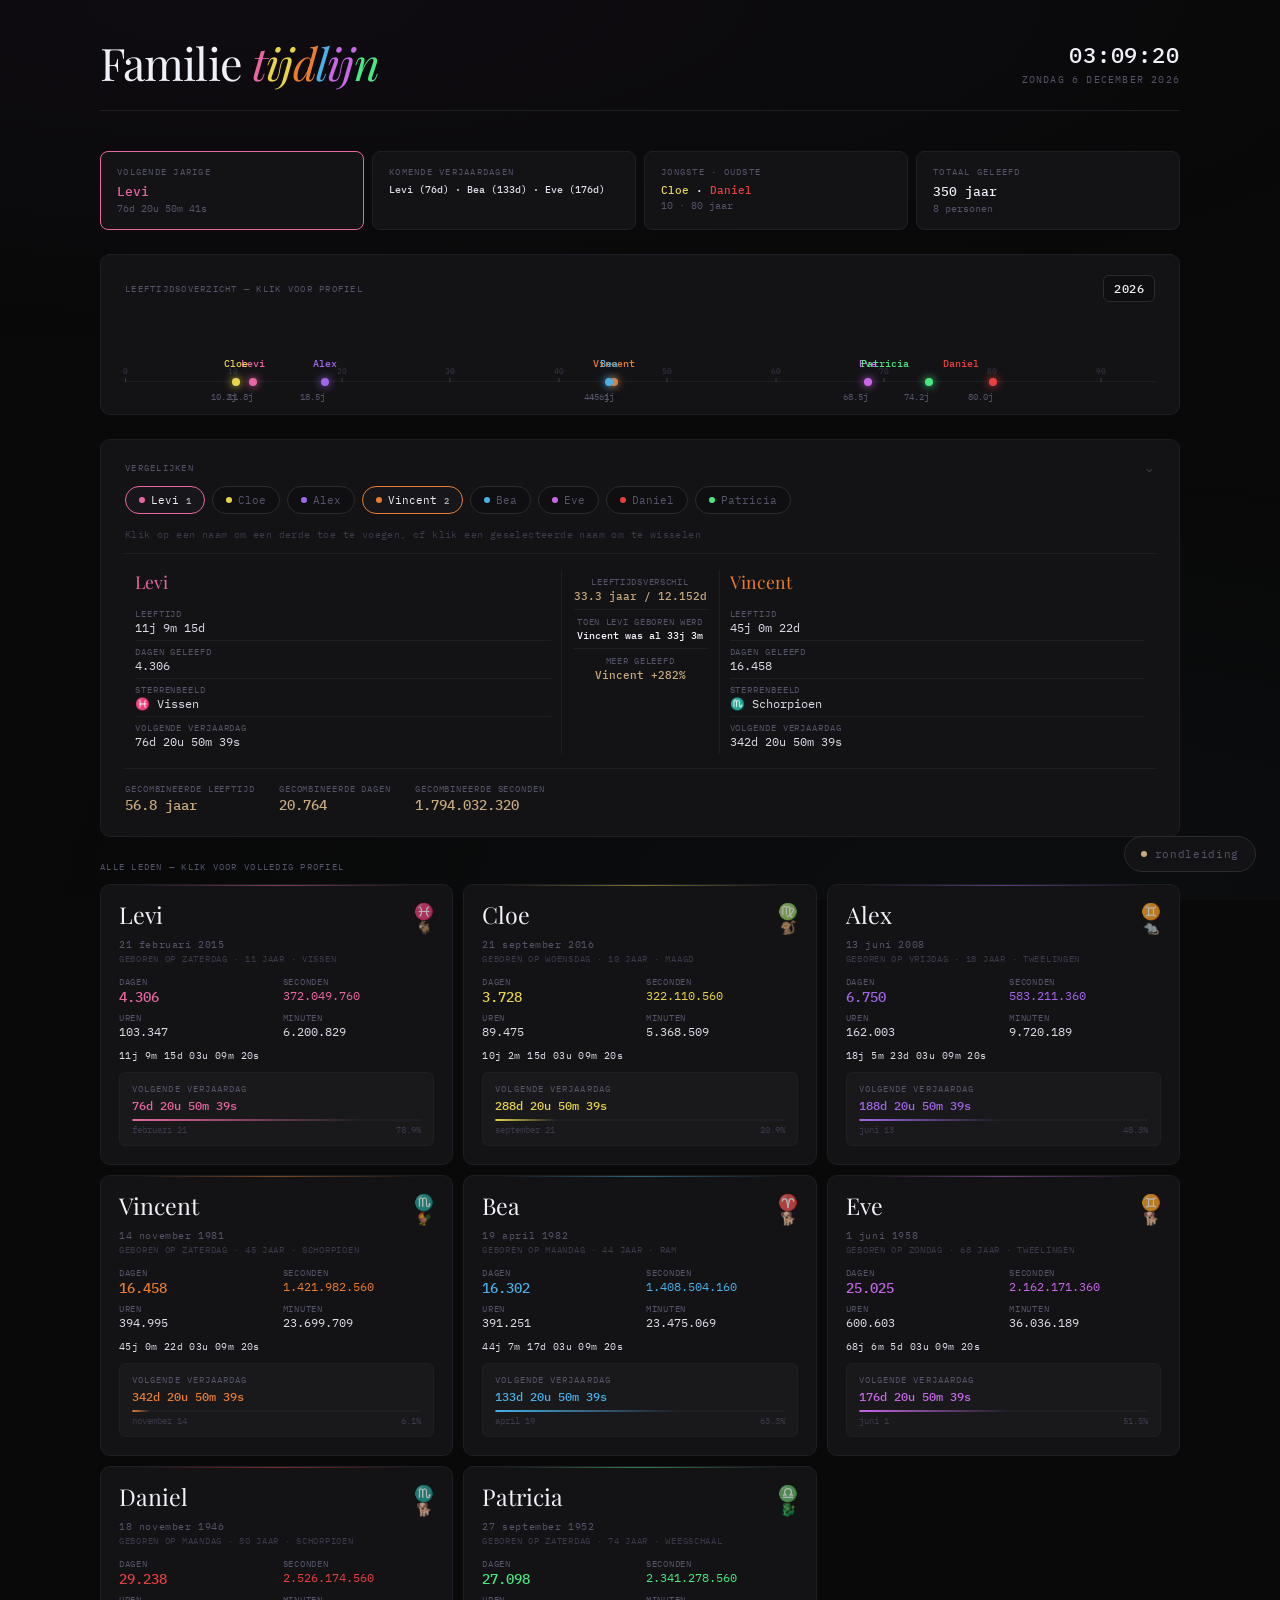
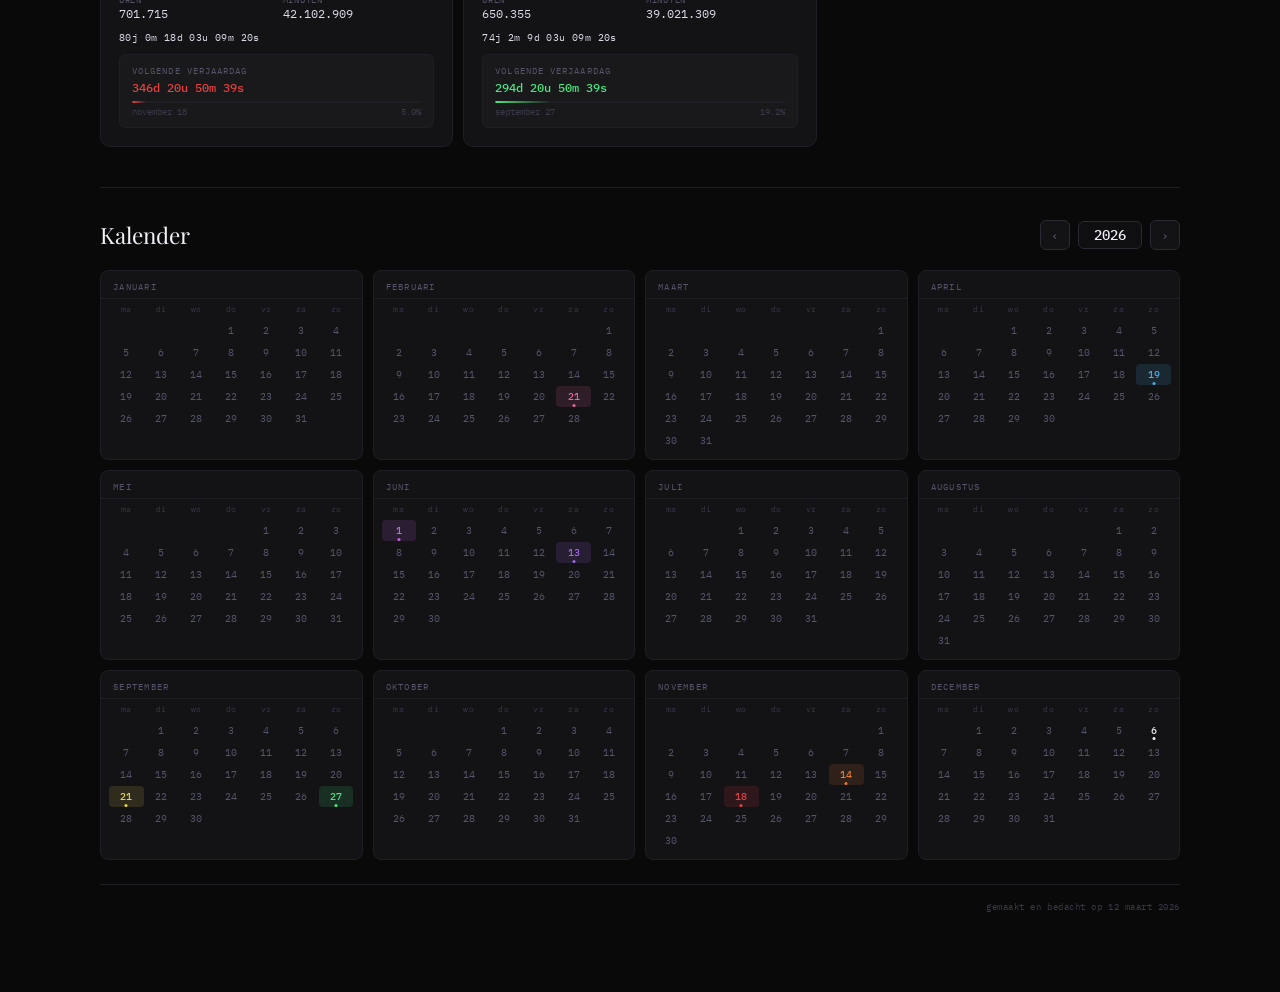
==== family.html @ 94bab686 "Update family.html" ====
<!DOCTYPE html>
<html lang="nl">
<head>
<meta charset="UTF-8">
<meta name="viewport" content="width=device-width, initial-scale=1.0">
<title>Familie</title>
<link href="https://fonts.googleapis.com/css2?family=Playfair+Display:ital,wght@0,400;0,500;1,400&family=IBM+Plex+Mono:wght@300;400;500&display=swap" rel="stylesheet">
<style>
*, *::before, *::after { box-sizing:border-box; margin:0; padding:0; }
:root {
  --bg:#090909; --surface:#0f0f11; --card:#131316; --card-hover:#17171b;
  --border:#1e1e24; --border-light:#2a2a33; --text:#dddde8;
  --muted:#55556a; --muted2:#3a3a4a; --white:#f0f0f8;
  --ff-serif:'Playfair Display',Georgia,serif;
  --ff-mono:'IBM Plex Mono',monospace;
}
body { background:var(--bg); color:var(--text); font-family:var(--ff-mono); min-height:100vh; padding:40px 20px 80px; overflow-x:hidden; }
body::before { content:''; position:fixed; inset:0; background:radial-gradient(ellipse 100% 40% at 20% 0%,rgba(168,103,232,.04),transparent),radial-gradient(ellipse 80% 50% at 80% 100%,rgba(103,181,232,.03),transparent); pointer-events:none; z-index:0; }
.wrap { max-width:1080px; margin:0 auto; position:relative; z-index:1; }

/* HEADER */
.header { display:flex; justify-content:space-between; align-items:flex-end; margin-bottom:40px; padding-bottom:24px; border-bottom:1px solid var(--border); }
.header h1 { font-family:var(--ff-serif); font-size:2.8rem; font-weight:400; color:var(--white); letter-spacing:-.02em; line-height:1; }
.header h1 em { font-style:italic; }
.h1-letter { transition:color .4s ease; }
.clock-block { text-align:right; }
.clock-time { font-size:1.4rem; font-weight:500; color:var(--white); letter-spacing:.04em; font-variant-numeric:tabular-nums; }
.clock-date { font-size:10px; color:var(--muted); letter-spacing:.12em; text-transform:uppercase; margin-top:4px; }

/* OVERVIEW */
.overview { display:grid; grid-template-columns:repeat(4,1fr); gap:8px; margin-bottom:24px; }
.ov { background:var(--card); border:1px solid var(--border); border-radius:8px; padding:14px 16px; animation:fadeUp .4s ease both; }
.ov-label { font-size:9px; color:var(--muted); letter-spacing:.14em; text-transform:uppercase; margin-bottom:6px; }
.ov-value { font-size:13px; color:var(--white); font-weight:500; white-space:nowrap; overflow:hidden; text-overflow:ellipsis; }
.ov-sub { font-size:10px; color:var(--muted); margin-top:2px; }
.ov.next { border-color:var(--next-color,var(--border)); }

/* HIDDEN PANEL */
.hidden-panel { background:var(--card); border:1px solid var(--border); border-radius:10px; padding:18px 20px; margin-bottom:24px; display:none; }
.hidden-panel.has-items { display:block; }
.hidden-panel-title { font-size:9px; color:var(--muted); letter-spacing:.14em; text-transform:uppercase; margin-bottom:12px; }
.hidden-chips { display:flex; flex-wrap:wrap; gap:8px; }
.hidden-chip { display:flex; align-items:center; gap:7px; background:var(--surface); border:1px solid var(--border-light); border-radius:20px; padding:6px 12px 6px 10px; cursor:pointer; transition:border-color .2s; -webkit-tap-highlight-color:transparent; }
.hidden-chip:hover { border-color:var(--muted); }
.hidden-chip-dot { width:7px; height:7px; border-radius:50%; flex-shrink:0; }
.hidden-chip-name { font-family:var(--ff-mono); font-size:11px; color:var(--text); }
.hidden-chip-add { font-size:13px; color:var(--muted); line-height:1; }

/* SPECTRUM */
.spectrum-wrap { background:var(--card); border:1px solid var(--border); border-radius:10px; padding:20px 24px 32px; margin-bottom:24px; }
.spectrum-header { display:flex; align-items:center; justify-content:space-between; margin-bottom:28px; gap:12px; flex-wrap:wrap; }
.spectrum-title { font-size:9px; color:var(--muted); letter-spacing:.14em; text-transform:uppercase; }
.spectrum-year-widget { display:flex; align-items:center; gap:7px; }
.spectrum-year-box { background:var(--surface); border:1px solid var(--border-light); border-radius:6px; color:var(--white); font-family:var(--ff-mono); font-size:12px; font-weight:500; padding:5px 10px; cursor:ns-resize; user-select:none; -webkit-user-select:none; font-variant-numeric:tabular-nums; letter-spacing:.04em; transition:border-color .2s; }
.spectrum-year-box:hover { border-color:var(--muted); }
.spectrum-now-btn { background:none; border:1px solid var(--border-light); border-radius:6px; color:var(--muted); font-family:var(--ff-mono); font-size:10px; padding:5px 10px; cursor:pointer; transition:border-color .15s,color .15s; white-space:nowrap; -webkit-tap-highlight-color:transparent; }
.spectrum-now-btn:hover { border-color:var(--muted); color:var(--white); }
.spectrum-now-btn.hidden { display:none; }
.spectrum { position:relative; height:52px; }
.spectrum-axis { position:absolute; bottom:0; left:0; right:0; height:1px; background:var(--border); }
.spectrum-dot { position:absolute; bottom:0; transform:translateX(-50%); display:flex; flex-direction:column; align-items:center; cursor:pointer; }
.spectrum-dot-circle { width:8px; height:8px; border-radius:50%; position:relative; bottom:-4px; transition:transform .2s; }
.spectrum-dot:hover .spectrum-dot-circle { transform:scale(1.6); }
.spectrum-dot-label { position:absolute; bottom:12px; font-size:10px; white-space:nowrap; font-weight:500; }
.spectrum-dot-age { position:absolute; bottom:-20px; font-size:9px; color:var(--muted); white-space:nowrap; font-variant-numeric:tabular-nums; }
.spectrum-tick { position:absolute; bottom:0; transform:translateX(-50%); font-size:8px; color:var(--muted2); padding-bottom:6px; }
.spectrum-tick::before { content:''; position:absolute; bottom:0; left:50%; transform:translateX(-50%); width:1px; height:4px; background:var(--muted2); }
.spectrum-dot-hide { position:absolute; bottom:16px; right:-10px; background:var(--card); border:1px solid var(--border); border-radius:50%; width:16px; height:16px; font-size:9px; display:flex; align-items:center; justify-content:center; cursor:pointer; opacity:0; transition:opacity .15s; line-height:1; color:var(--muted); }
.spectrum-dot:hover .spectrum-dot-hide { opacity:1; }

/* COMPARE */
.compare-wrap { background:var(--card); border:1px solid var(--border); border-radius:10px; padding:20px 24px; margin-bottom:24px; }
.compare-title { font-size:9px; color:var(--muted); letter-spacing:.14em; text-transform:uppercase; margin-bottom:0; display:flex; align-items:center; justify-content:space-between; cursor:pointer; user-select:none; -webkit-user-select:none; -webkit-tap-highlight-color:transparent; }
.compare-title:hover { color:var(--text); }
.compare-toggle-icon { font-size:14px; color:var(--muted2); transition:transform .35s ease; line-height:1; }
.compare-toggle-icon.open { transform:rotate(180deg); }
.compare-body { overflow:hidden; max-height:800px; transition:max-height .4s cubic-bezier(.4,0,.2,1),opacity .3s ease,margin-top .3s ease; opacity:1; margin-top:12px; }
.compare-body.collapsed { max-height:0; opacity:0; margin-top:0; }
.compare-picker { display:flex; flex-wrap:wrap; gap:7px; margin-bottom:14px; }
.cmp-chip { display:flex; align-items:center; gap:6px; border:1px solid var(--border-light); border-radius:20px; padding:6px 13px; cursor:pointer; font-family:var(--ff-mono); font-size:11px; color:var(--muted); background:var(--surface); transition:border-color .15s,color .15s,background .15s; -webkit-tap-highlight-color:transparent; user-select:none; -webkit-user-select:none; }
.cmp-chip:hover { border-color:var(--muted); color:var(--text); }
.cmp-chip.selected { color:var(--white); background:var(--card-hover); }
.cmp-chip-dot { width:6px; height:6px; border-radius:50%; flex-shrink:0; }
.cmp-chip-badge { font-size:9px; font-weight:500; margin-left:1px; opacity:.7; }
.cmp-hint { font-size:10px; color:var(--muted2); margin-bottom:12px; letter-spacing:.04em; }
.compare-results { display:none; border-top:1px solid var(--border); padding-top:16px; }
.compare-results.visible { display:block; }
.compare-cols { display:grid; gap:0; }
.compare-cols.two { grid-template-columns:1fr auto 1fr; }
.compare-cols.three { grid-template-columns:1fr auto 1fr auto 1fr; }
.compare-side { padding:0 10px; }
.compare-side-name { font-family:var(--ff-serif); font-size:1.1rem; color:var(--white); margin-bottom:10px; }
.compare-stat { padding:5px 0; border-bottom:1px solid var(--border); }
.compare-stat:last-child { border-bottom:none; }
.compare-stat-label { font-size:9px; color:var(--muted); letter-spacing:.1em; text-transform:uppercase; }
.compare-stat-val { font-size:12px; color:var(--text); margin-top:1px; font-variant-numeric:tabular-nums; }
.compare-middle { padding:0 12px; display:flex; flex-direction:column; align-items:center; border-left:1px solid var(--border); border-right:1px solid var(--border); }
.compare-mid-item { text-align:center; padding:6px 0; width:100%; border-bottom:1px solid var(--border); }
.compare-mid-item:last-child { border-bottom:none; }
.compare-mid-label { font-size:9px; color:var(--muted); letter-spacing:.08em; text-transform:uppercase; }
.compare-mid-val { font-size:11px; color:var(--white); margin-top:2px; font-weight:500; }
.compare-mid-val.accent { color:#c8a97e; }
.compare-combined { margin-top:14px; padding:14px 0 2px; border-top:1px solid var(--border); display:flex; gap:24px; flex-wrap:wrap; }
.compare-combined-item { display:flex; flex-direction:column; gap:2px; }
.compare-combined-label { font-size:9px; color:var(--muted); letter-spacing:.1em; text-transform:uppercase; }
.compare-combined-val { font-size:14px; color:#c8a97e; font-weight:500; font-variant-numeric:tabular-nums; }

/* CARDS */
.section-label { font-size:9px; color:var(--muted); letter-spacing:.14em; text-transform:uppercase; margin-bottom:12px; }
.cards { display:grid; grid-template-columns:repeat(3,1fr); gap:10px; }
.card { background:var(--card); border:1px solid var(--border); border-radius:10px; padding:18px; position:relative; overflow:hidden; transition:border-color .25s,background .25s; animation:fadeUp .5s ease both; cursor:pointer; -webkit-tap-highlight-color:transparent; }
.card:hover { background:var(--card-hover); }
.card-topline { position:absolute; top:0; left:0; right:0; height:1px; opacity:.5; }
.card-header { display:flex; justify-content:space-between; align-items:flex-start; margin-bottom:4px; }
.card-name { font-family:var(--ff-serif); font-size:1.45rem; font-weight:400; color:var(--white); line-height:1; }
.card-icons { display:flex; flex-direction:column; align-items:center; gap:2px; line-height:1; opacity:.7; }
.card-zodiac { font-size:16px; line-height:1; }
.card-cn { font-size:13px; line-height:1; }
.card-dob { font-size:10px; color:var(--muted); margin-bottom:2px; letter-spacing:.06em; }
.card-weekday { font-size:9px; color:var(--muted2); letter-spacing:.08em; text-transform:uppercase; margin-bottom:12px; }
.stats-grid { display:grid; grid-template-columns:1fr 1fr; gap:6px 12px; margin-bottom:10px; }
.stat { display:flex; flex-direction:column; gap:1px; }
.stat-l { font-size:9px; color:var(--muted); text-transform:uppercase; letter-spacing:.08em; }
.stat-v { font-size:12px; color:var(--text); font-variant-numeric:tabular-nums; }
.stat-v.big { font-size:14px; color:var(--white); font-weight:500; }
.exact-time { font-size:10px; color:var(--muted); font-variant-numeric:tabular-nums; margin-bottom:10px; letter-spacing:.04em; }
.exact-time span { color:var(--text); }
.bd-block { background:rgba(255,255,255,.025); border:1px solid var(--border); border-radius:6px; padding:10px 12px; }
.bd-label { font-size:9px; color:var(--muted); letter-spacing:.12em; text-transform:uppercase; margin-bottom:4px; }
.bd-countdown { font-size:12px; font-weight:500; font-variant-numeric:tabular-nums; margin-bottom:6px; }
.bd-today { font-size:12px; color:#7ec880; font-weight:500; }
.bd-bar { height:2px; background:var(--border); border-radius:2px; overflow:hidden; }
.bd-fill { height:100%; border-radius:2px; }
.bd-prog-label { display:flex; justify-content:space-between; margin-top:3px; font-size:9px; color:var(--muted2); }
.card-hint { position:absolute; bottom:10px; right:12px; font-size:9px; color:var(--muted2); opacity:0; transition:opacity .2s; letter-spacing:.06em; pointer-events:none; }
.card:hover .card-hint { opacity:1; }
.card-hide-btn { position:absolute; top:10px; right:10px; background:none; border:none; color:var(--muted2); font-size:15px; cursor:pointer; opacity:0; transition:opacity .2s,color .2s; padding:2px 4px; line-height:1; z-index:2; -webkit-tap-highlight-color:transparent; }
.card:hover .card-hide-btn { opacity:1; }
.card-hide-btn:hover { color:var(--muted); }

/* FULLSCREEN */
.fs-overlay { position:fixed; inset:0; z-index:1000; display:none; overflow-y:auto; -webkit-overflow-scrolling:touch; }
.fs-overlay.open { display:block; }
.fs-bg { position:fixed; inset:0; background:rgba(5,5,7,.97); }
.fs-content { position:relative; z-index:2; min-height:100vh; padding:48px 24px 100px; max-width:860px; margin:0 auto; }
.fs-close { position:fixed; top:20px; right:20px; background:var(--card); border:1px solid var(--border); border-radius:50%; width:40px; height:40px; cursor:pointer; display:flex; align-items:center; justify-content:center; color:var(--muted); font-size:18px; z-index:10; font-family:sans-serif; -webkit-tap-highlight-color:transparent; }
.fs-hero { display:flex; align-items:flex-end; justify-content:space-between; margin-bottom:36px; padding-bottom:24px; border-bottom:1px solid var(--border); gap:20px; flex-wrap:wrap; }
.fs-name { font-family:var(--ff-serif); font-size:clamp(2.5rem,7vw,5rem); font-weight:400; color:var(--white); line-height:.95; margin-bottom:12px; }
.fs-name em { font-style:italic; }
.fs-meta { font-size:11px; color:var(--muted); letter-spacing:.08em; line-height:2; text-transform:uppercase; }
.fs-age-hero { text-align:right; flex-shrink:0; }
.fs-age-big { font-family:var(--ff-serif); font-size:clamp(2.5rem,5vw,4rem); line-height:1; }
.fs-age-label { font-size:9px; color:var(--muted); letter-spacing:.14em; text-transform:uppercase; margin-top:4px; }
.fs-live-strip { display:grid; grid-template-columns:repeat(4,1fr); gap:8px; margin-bottom:24px; }
.fs-live-card { background:var(--card); border:1px solid var(--border); border-radius:8px; padding:14px; }
.fs-live-label { font-size:9px; color:var(--muted); letter-spacing:.1em; text-transform:uppercase; margin-bottom:6px; }
.fs-live-val { font-size:1rem; color:var(--white); font-weight:500; font-variant-numeric:tabular-nums; }
.fs-section { margin-bottom:22px; }
.fs-section-title { font-size:9px; color:var(--muted); letter-spacing:.14em; text-transform:uppercase; margin-bottom:10px; padding-bottom:8px; border-bottom:1px solid var(--border); }
.fs-grid { display:grid; grid-template-columns:repeat(3,1fr); gap:8px; }
.fs-item { background:var(--card); border:1px solid var(--border); border-radius:8px; padding:12px 14px; }
.fs-item-label { font-size:9px; color:var(--muted); letter-spacing:.1em; text-transform:uppercase; margin-bottom:4px; }
.fs-item-val { font-size:13px; color:var(--white); font-variant-numeric:tabular-nums; }
.fs-item-sub { font-size:10px; color:var(--muted2); margin-top:2px; }
.fs-pulse-row { display:flex; align-items:center; gap:12px; background:var(--card); border:1px solid var(--border); border-radius:8px; padding:14px 16px; }
.pulse-dot { width:7px; height:7px; border-radius:50%; animation:pulse 1.4s ease-in-out infinite; flex-shrink:0; }
.pulse-label { font-size:10px; color:var(--muted); text-transform:uppercase; letter-spacing:.08em; }
.pulse-val { font-size:12px; color:var(--white); font-variant-numeric:tabular-nums; }
.bd-ring-wrap { display:flex; align-items:center; gap:20px; background:var(--card); border:1px solid var(--border); border-radius:8px; padding:16px 20px; }
.bd-ring { position:relative; width:76px; height:76px; flex-shrink:0; }
.bd-ring svg { width:76px; height:76px; transform:rotate(-90deg); }
.bd-ring-pct { position:absolute; inset:0; display:flex; align-items:center; justify-content:center; font-size:11px; font-weight:500; color:var(--white); }
.bd-ring-cd { font-size:.95rem; font-weight:500; font-variant-numeric:tabular-nums; margin-bottom:4px; }
.bd-ring-sub { font-size:10px; color:var(--muted); line-height:1.7; }
.funfacts { display:grid; grid-template-columns:1fr 1fr; gap:8px; }
.funfact { background:var(--card); border:1px solid var(--border); border-radius:8px; padding:12px 14px; font-size:11px; color:var(--muted); line-height:1.5; }
.funfact strong { color:var(--white); display:block; margin-bottom:3px; font-size:12px; }
.timeline { display:flex; flex-direction:column; }
.tl-item { display:grid; grid-template-columns:56px 12px 1fr; gap:0 12px; align-items:stretch; }
.tl-age { font-family:var(--ff-serif); font-size:1.2rem; text-align:right; padding:4px 0; opacity:.65; line-height:1.2; }
.tl-line-wrap { display:flex; flex-direction:column; align-items:center; }
.tl-dot { width:7px; height:7px; border-radius:50%; flex-shrink:0; margin-top:8px; }
.tl-line { width:1px; flex:1; background:var(--border); margin-top:2px; }
.tl-item:last-child .tl-line { display:none; }
.tl-body { padding:6px 0 18px; }
.tl-title { font-size:12px; color:var(--white); font-weight:500; margin-bottom:2px; }
.tl-date { font-size:10px; color:var(--muted); }
.tl-future .tl-age { opacity:.2; }
.tl-future .tl-title { color:var(--muted); }

/* TOUR */
.tour-btn { position:fixed; bottom:28px; right:24px; z-index:500; background:var(--card); border:1px solid var(--border-light); border-radius:24px; color:var(--muted); font-family:var(--ff-mono); font-size:11px; padding:10px 16px; cursor:pointer; display:flex; align-items:center; gap:8px; letter-spacing:.06em; transition:border-color .2s,color .2s,box-shadow .2s; -webkit-tap-highlight-color:transparent; }
.tour-btn:hover { color:var(--white); border-color:var(--muted); box-shadow:0 0 20px rgba(255,255,255,.05); }
.tour-btn-dot { width:6px; height:6px; border-radius:50%; background:#c8a97e; flex-shrink:0; }
.tour-overlay { position:fixed; inset:0; z-index:2000; display:none; pointer-events:none; }
.tour-overlay.open { display:block; pointer-events:all; }
.tour-dim { position:fixed; inset:0; background:rgba(0,0,0,.75); }
.tour-spotlight { position:fixed; border-radius:12px; box-shadow:0 0 0 9999px rgba(0,0,0,.75); border:1px solid rgba(255,255,255,.12); transition:all .35s cubic-bezier(.4,0,.2,1); pointer-events:none; z-index:2001; opacity:0; }
.tour-card { position:fixed; z-index:2003; background:#191920; border:1px solid var(--border-light); border-radius:12px; padding:20px 22px; max-width:300px; min-width:220px; box-shadow:0 8px 40px rgba(0,0,0,.7); transition:top .35s cubic-bezier(.4,0,.2,1),left .35s cubic-bezier(.4,0,.2,1); }
.tour-step-label { font-size:9px; color:var(--muted); letter-spacing:.14em; text-transform:uppercase; margin-bottom:8px; }
.tour-title { font-family:var(--ff-serif); font-size:1.1rem; color:var(--white); margin-bottom:8px; line-height:1.2; }
.tour-body { font-size:11px; color:var(--muted); line-height:1.65; margin-bottom:16px; }
.tour-body strong { color:var(--text); }
.tour-nav { display:flex; align-items:center; justify-content:space-between; gap:8px; }
.tour-nav-btns { display:flex; gap:8px; }
.tour-btn-nav { background:none; border:1px solid var(--border-light); border-radius:6px; color:var(--muted); font-family:var(--ff-mono); font-size:11px; padding:6px 12px; cursor:pointer; transition:border-color .15s,color .15s; }
.tour-btn-nav:hover { border-color:var(--muted); color:var(--white); }
.tour-btn-nav.primary { background:#c8a97e22; border-color:#c8a97e66; color:#c8a97e; }
.tour-btn-nav.primary:hover { background:#c8a97e33; border-color:#c8a97e; }
.tour-dots { display:flex; gap:5px; align-items:center; }
.tour-dot { width:5px; height:5px; border-radius:50%; background:var(--muted2); transition:background .2s,transform .2s; }
.tour-dot.active { background:#c8a97e; transform:scale(1.3); }

/* CALENDAR */
.cal-wrap { margin-top:40px; padding-top:32px; border-top:1px solid var(--border); }
.cal-header-row { display:flex; align-items:center; justify-content:space-between; margin-bottom:20px; gap:12px; flex-wrap:wrap; }
.cal-title { font-family:var(--ff-serif); font-size:1.4rem; font-weight:400; color:var(--white); }
.cal-year-nav { display:flex; align-items:center; gap:8px; }
.cal-year-btn { background:var(--card); border:1px solid var(--border-light); border-radius:6px; color:var(--muted); font-family:var(--ff-mono); font-size:13px; width:30px; height:30px; cursor:pointer; display:flex; align-items:center; justify-content:center; transition:color .15s,border-color .15s; -webkit-tap-highlight-color:transparent; }
.cal-year-btn:hover { color:var(--white); border-color:var(--muted); }
.cal-year-input { background:var(--surface); border:1px solid var(--border-light); border-radius:6px; color:var(--white); font-family:var(--ff-mono); font-size:14px; font-weight:500; width:64px; text-align:center; padding:4px 6px; outline:none; -moz-appearance:textfield; }
.cal-year-input::-webkit-outer-spin-button,.cal-year-input::-webkit-inner-spin-button { -webkit-appearance:none; }
.cal-grid { display:grid; grid-template-columns:repeat(4,1fr); gap:10px; }
.cal-month { background:var(--card); border:1px solid var(--border); border-radius:8px; overflow:hidden; }
.cal-month-name { font-size:9px; color:var(--muted); letter-spacing:.14em; text-transform:uppercase; padding:10px 12px 6px; border-bottom:1px solid var(--border); }
.cal-days-head { display:grid; grid-template-columns:repeat(7,1fr); padding:5px 8px 3px; }
.cal-dh { font-size:8px; color:var(--muted2); text-align:center; letter-spacing:.06em; }
.cal-days { display:grid; grid-template-columns:repeat(7,1fr); padding:3px 8px 8px; gap:1px 0; }
.cal-day { font-size:10px; color:var(--muted); text-align:center; padding:2px 1px; border-radius:3px; position:relative; font-variant-numeric:tabular-nums; line-height:1.7; cursor:default; }
.cal-day.today { color:var(--white); font-weight:500; }
.cal-day.today::after { content:''; position:absolute; bottom:1px; left:50%; transform:translateX(-50%); width:3px; height:3px; border-radius:50%; background:var(--white); }
.cal-day.has-bd { border-radius:4px; font-weight:500; cursor:pointer; }
.cal-day.has-bd:hover { filter:brightness(1.3); }
.cal-day.empty { pointer-events:none; }
.cal-day-dot-wrap { position:absolute; bottom:0; left:50%; transform:translateX(-50%); display:flex; gap:1px; }
.cal-day-dot { width:3px; height:3px; border-radius:50%; }

/* TOOLTIP */
.cal-tooltip { position:fixed; background:#1e1e28; border:1px solid var(--border-light); border-radius:6px; padding:5px 10px; font-size:11px; color:var(--white); font-family:var(--ff-mono); pointer-events:none; z-index:3000; white-space:nowrap; transform:translate(-50%,-110%); opacity:0; transition:opacity .15s; }
.cal-tooltip.visible { opacity:1; }

/* CREDIT */
.credit { text-align:right; font-size:9px; color:var(--muted2); letter-spacing:.06em; margin-top:24px; padding-top:16px; border-top:1px solid var(--border); }

/* ANIMS */
@keyframes fadeUp { from{opacity:0;transform:translateY(12px)} to{opacity:1;transform:translateY(0)} }
@keyframes pulse { 0%,100%{transform:scale(1);opacity:1} 50%{transform:scale(1.8);opacity:.4} }
.card:nth-child(1){animation-delay:.10s}
.card:nth-child(2){animation-delay:.13s}
.card:nth-child(3){animation-delay:.16s}
.card:nth-child(4){animation-delay:.19s}
.card:nth-child(5){animation-delay:.22s}
.card:nth-child(6){animation-delay:.25s}
.card:nth-child(7){animation-delay:.28s}
.card:nth-child(8){animation-delay:.31s}

@media(max-width:800px){
  .cards{grid-template-columns:repeat(2,1fr);}
  .overview{grid-template-columns:repeat(2,1fr);}
  .compare-cols.three{grid-template-columns:1fr;}
  .compare-middle{border:none;border-top:1px solid var(--border);border-bottom:1px solid var(--border);margin:8px 0;}
  .cal-grid{grid-template-columns:repeat(2,1fr);}
}
@media(max-width:520px){
  .cards{grid-template-columns:1fr;}
  .fs-live-strip{grid-template-columns:1fr 1fr;}
  .fs-grid{grid-template-columns:1fr 1fr;}
  .funfacts{grid-template-columns:1fr;}
  .compare-cols.two{grid-template-columns:1fr;}
  .compare-middle{border:none;border-top:1px solid var(--border);border-bottom:1px solid var(--border);margin:8px 0;}
  .cal-grid{grid-template-columns:1fr 1fr;}
}
</style>
</head>
<body>
<div class="wrap">
  <header class="header">
    <h1>Familie <em id="tijdlijn-word"><span class="h1-letter">t</span><span class="h1-letter">i</span><span class="h1-letter">j</span><span class="h1-letter">d</span><span class="h1-letter">l</span><span class="h1-letter">i</span><span class="h1-letter">j</span><span class="h1-letter">n</span></em></h1>
    <div class="clock-block">
      <div class="clock-time" id="ct">00:00:00</div>
      <div class="clock-date" id="cd">laden...</div>
    </div>
  </header>

  <div class="overview" id="overview"></div>

  <div class="hidden-panel" id="hidden-panel">
    <div class="hidden-panel-title">Verborgen leden — klik om terug te brengen</div>
    <div class="hidden-chips" id="hidden-chips"></div>
  </div>

  <div class="spectrum-wrap">
    <div class="spectrum-header">
      <div class="spectrum-title">Leeftijdsoverzicht — klik voor profiel</div>
      <div class="spectrum-year-widget">
        <button class="spectrum-now-btn hidden" id="spectrum-now-btn">terug naar nu</button>
        <div class="spectrum-year-box" id="spectrum-year-box" title="Scroll om jaar te wisselen">2026</div>
      </div>
    </div>
    <div class="spectrum" id="spectrum"><div class="spectrum-axis"></div></div>
  </div>

  <div class="compare-wrap">
    <div class="compare-title" id="cmp-toggle">Vergelijken <span class="compare-toggle-icon open" id="cmp-icon">&#8963;</span></div>
    <div class="compare-body" id="cmp-body">
      <div class="compare-picker" id="cmp-picker"></div>
      <div class="cmp-hint" id="cmp-hint">Kies 2 of 3 mensen</div>
      <div class="compare-results" id="cmp-results"></div>
    </div>
  </div>

  <div class="section-label">Alle leden — klik voor volledig profiel</div>
  <div class="cards" id="cards"></div>

  <div class="cal-wrap">
    <div class="cal-header-row">
      <div class="cal-title">Kalender</div>
      <div class="cal-year-nav">
        <button class="cal-year-btn" id="cal-prev">&#8249;</button>
        <input class="cal-year-input" type="number" id="cal-year-input" value="2026">
        <button class="cal-year-btn" id="cal-next">&#8250;</button>
      </div>
    </div>
    <div class="cal-grid" id="cal-grid"></div>
  </div>

  <div class="credit">gemaakt en bedacht op 12 maart 2026</div>
</div>

<div class="cal-tooltip" id="cal-tooltip"></div>

<button class="tour-btn" id="tour-btn"><span class="tour-btn-dot"></span> rondleiding</button>

<div class="tour-overlay" id="tour-overlay">
  <div class="tour-dim" id="tour-dim"></div>
  <div class="tour-spotlight" id="tour-spotlight"></div>
  <div class="tour-card" id="tour-card">
    <div class="tour-step-label" id="tour-step-label"></div>
    <div class="tour-title" id="tour-title"></div>
    <div class="tour-body" id="tour-body"></div>
    <div class="tour-nav">
      <div class="tour-dots" id="tour-dots"></div>
      <div class="tour-nav-btns">
        <button class="tour-btn-nav" id="tour-prev">vorige</button>
        <button class="tour-btn-nav primary" id="tour-next">volgende</button>
      </div>
    </div>
  </div>
</div>

<div class="fs-overlay" id="fs-overlay">
  <div class="fs-bg" id="fs-bg"></div>
  <div class="fs-content">
    <button class="fs-close" id="fs-close">&#x2715;</button>
    <div id="fs-inner"></div>
  </div>
</div>

<script>
// ─── DATA ───
var PEOPLE = [
  { name:"Levi",     dob:new Date(2015,1,21),  c:"#e867a0" },
  { name:"Cloe",     dob:new Date(2016,8,21),  c:"#e8d44a" },
  { name:"Alex",     dob:new Date(2008,5,13),  c:"#a267e8" },
  { name:"Vincent",  dob:new Date(1981,10,14), c:"#e87c30" },
  { name:"Bea",      dob:new Date(1982,3,19),  c:"#4ab0e8" },
  { name:"Eve",      dob:new Date(1958,5,1),   c:"#c867e8" },
  { name:"Daniel",   dob:new Date(1946,10,18), c:"#e84040" },
  { name:"Patricia", dob:new Date(1952,8,27),  c:"#4ae880" }
];

var WEEKDAYS  = ["zondag","maandag","dinsdag","woensdag","donderdag","vrijdag","zaterdag"];
var MONTHS_NL = ["januari","februari","maart","april","mei","juni","juli","augustus","september","oktober","november","december"];

// ─── VISIBILITY ───
var hiddenPeople = {};

function activePeople() {
  var out = [];
  for (var i=0;i<PEOPLE.length;i++) { if (!hiddenPeople[i]) out.push({p:PEOPLE[i],i:i}); }
  return out;
}
function hidePerson(idx)  { hiddenPeople[idx]=true;  rebuildAll(); }
function showPerson(idx)  { delete hiddenPeople[idx]; rebuildAll(); }

function rebuildAll() {
  rebuildCards();
  spectrumDone = false;
  overviewDone = false;
  buildSpectrum();
  buildOverview(new Date());
  buildCompareSelectors();
  updateCompare(new Date());
  renderHiddenPanel();
  updateTijdlijnColors();
  buildCalendar();
}

// ─── HEADER COLORS ───
function updateTijdlijnColors() {
  var active = activePeople();
  var letters = document.querySelectorAll('.h1-letter');
  var n = letters.length; // 8
  for (var i=0;i<n;i++) {
    if (!active.length) { letters[i].style.color = ''; continue; }
    var cidx = Math.floor(i * active.length / n);
    letters[i].style.color = active[cidx].p.c;
  }
}

// ─── HIDDEN PANEL ───
function renderHiddenPanel() {
  var panel = document.getElementById('hidden-panel');
  var chips = document.getElementById('hidden-chips');
  var keys = [];
  for (var k in hiddenPeople) { if (hiddenPeople[k]) keys.push(parseInt(k)); }
  if (!keys.length) { panel.classList.remove('has-items'); chips.innerHTML=''; return; }
  panel.classList.add('has-items');
  chips.innerHTML = '';
  for (var i=0;i<keys.length;i++) {
    var idx=keys[i], p=PEOPLE[idx];
    var chip = document.createElement('div');
    chip.className = 'hidden-chip';
    chip.innerHTML = '<div class="hidden-chip-dot" style="background:'+p.c+'"></div>'
      +'<span class="hidden-chip-name">'+p.name+'</span>'
      +'<span class="hidden-chip-add">+</span>';
    (function(ri){ chip.onclick=function(){ showPerson(ri); }; })(idx);
    chips.appendChild(chip);
  }
}

// ─── HELPERS ───
function pad(n)  { return String(Math.floor(n)).padStart(2,'0'); }
function fmt(n)  { return Math.floor(n).toLocaleString('nl-NL'); }
function nlDate(d){ return d.getDate()+' '+MONTHS_NL[d.getMonth()]+' '+d.getFullYear(); }

function currentAge(dob,now) {
  var a=now.getFullYear()-dob.getFullYear();
  var m=now.getMonth()-dob.getMonth();
  if (m<0||(m===0&&now.getDate()<dob.getDate())) a--;
  return a;
}
function nextBirthday(dob,now) {
  var nb=new Date(now.getFullYear(),dob.getMonth(),dob.getDate());
  if (nb<=now) nb.setFullYear(now.getFullYear()+1);
  return nb;
}
function yearProgress(dob,now) {
  var last=new Date(now.getFullYear(),dob.getMonth(),dob.getDate());
  if (last>now) last.setFullYear(now.getFullYear()-1);
  var next=new Date(last.getFullYear()+1,last.getMonth(),last.getDate());
  return (now-last)/(next-last);
}
function msDur(ms) {
  var s=Math.floor(ms/1000);
  return {
    days:Math.floor(s/86400), hrs:Math.floor((s%86400)/3600),
    mins:Math.floor((s%3600)/60), secs:s%60,
    totalSecs:s, totalMins:Math.floor(s/60),
    totalHrs:Math.floor(s/3600), totalDays:Math.floor(s/86400)
  };
}
function cdStr(ms) {
  var d=Math.floor(ms/86400000),h=Math.floor((ms%86400000)/3600000),
      m=Math.floor((ms%3600000)/60000),s=Math.floor((ms%60000)/1000);
  if (d>0) return d+'d '+pad(h)+'u '+pad(m)+'m '+pad(s)+'s';
  if (h>0) return h+'u '+pad(m)+'m '+pad(s)+'s';
  return m+'m '+pad(s)+'s';
}
function ageParts(dob,now) {
  var y=now.getFullYear()-dob.getFullYear(),m=now.getMonth()-dob.getMonth(),d=now.getDate()-dob.getDate();
  if (d<0){ m--; var prev=new Date(now.getFullYear(),now.getMonth(),0); d+=prev.getDate(); }
  if (m<0){ y--; m+=12; }
  return {y:y,m:m,d:d};
}

function zodiacSign(dob) {
  var m=dob.getMonth()+1,d=dob.getDate();
  if((m===3&&d>=21)||(m===4&&d<=19)) return"♈";
  if((m===4&&d>=20)||(m===5&&d<=20)) return"♉";
  if((m===5&&d>=21)||(m===6&&d<=20)) return"♊";
  if((m===6&&d>=21)||(m===7&&d<=22)) return"♋";
  if((m===7&&d>=23)||(m===8&&d<=22)) return"♌";
  if((m===8&&d>=23)||(m===9&&d<=22)) return"♍";
  if((m===9&&d>=23)||(m===10&&d<=22)) return"♎";
  if((m===10&&d>=23)||(m===11&&d<=21)) return"♏";
  if((m===11&&d>=22)||(m===12&&d<=21)) return"♐";
  if((m===12&&d>=22)||(m===1&&d<=19)) return"♑";
  if((m===1&&d>=20)||(m===2&&d<=18)) return"♒";
  return"♓";
}
var ZNAMES={"♈":"Ram","♉":"Stier","♊":"Tweelingen","♋":"Kreeft","♌":"Leeuw","♍":"Maagd","♎":"Weegschaal","♏":"Schorpioen","♐":"Boogschutter","♑":"Steenbok","♒":"Waterman","♓":"Vissen"};
function zodiacName(dob){ return ZNAMES[zodiacSign(dob)]||''; }

var CN_ANIMALS=["Rat","Os","Tijger","Konijn","Draak","Slang","Paard","Geit","Aap","Haan","Hond","Varken"];
var CN_EMOJI=["🐀","🐂","🐯","🐇","🐉","🐍","🐎","🐐","🐒","🐓","🐕","🐖"];
function chineseYear(dob) {
  var y=dob.getFullYear();
  if (dob.getMonth()===0||(dob.getMonth()===1&&dob.getDate()<10)) y--;
  var idx=((y-1900)%12+12)%12;
  return {animal:CN_ANIMALS[idx],emoji:CN_EMOJI[idx],year:dob.getFullYear()};
}
function getSeason(dob) {
  var m=dob.getMonth();
  if (m<2||m===11) return'Winter';
  if (m<5) return'Lente';
  if (m<8) return'Zomer';
  return'Herfst';
}

// ─── COMPARE TOGGLE ───
var cmpOpen = true;
document.getElementById('cmp-toggle').onclick = function() {
  cmpOpen = !cmpOpen;
  var body = document.getElementById('cmp-body');
  var icon = document.getElementById('cmp-icon');
  if (cmpOpen) { body.classList.remove('collapsed'); icon.classList.add('open'); }
  else         { body.classList.add('collapsed');    icon.classList.remove('open'); }
};

// ─── COMPARE ───
var cmpSel = [0, 3];

function buildCompareSelectors() {
  var picker = document.getElementById('cmp-picker');
  if (!picker) return;
  picker.innerHTML = '';
  var active = activePeople();

  // sanitize cmpSel
  var activeMap = {};
  for (var k=0;k<active.length;k++) activeMap[active[k].i]=true;
  var cleaned = [];
  for (var k=0;k<cmpSel.length;k++) { if (activeMap[cmpSel[k]]) cleaned.push(cmpSel[k]); }
  if (cleaned.length < 2 && active.length >= 2) {
    cleaned = [active[0].i, active[1].i];
  }
  cmpSel = cleaned;

  for (var i=0;i<active.length;i++) {
    var pidx=active[i].i, p=active[i].p;
    var selPos=-1;
    for (var s=0;s<cmpSel.length;s++) { if(cmpSel[s]===pidx){selPos=s;break;} }
    var chip=document.createElement('div');
    chip.className='cmp-chip'+(selPos>=0?' selected':'');
    if (selPos>=0) chip.style.borderColor=p.c;
    chip.innerHTML='<span class="cmp-chip-dot" style="background:'+p.c+'"></span>'+p.name
      +(selPos>=0?'<span class="cmp-chip-badge">'+(selPos+1)+'</span>':'');
    (function(idx,pc){
      chip.onclick=function(){
        var pos=-1;
        for (var s=0;s<cmpSel.length;s++){if(cmpSel[s]===idx){pos=s;break;}}
        if (pos>=0) { if(cmpSel.length>2){cmpSel.splice(pos,1);}else{return;} }
        else { if(cmpSel.length>=3)return; cmpSel.push(idx); }
        buildCompareSelectors();
        updateCompare(new Date());
      };
    })(pidx,p.c);
    picker.appendChild(chip);
  }
  var hint=document.getElementById('cmp-hint');
  if (hint) {
    if (cmpSel.length===2) hint.textContent='Klik op een naam om een derde toe te voegen, of klik een geselecteerde naam om te wisselen';
    else hint.textContent='Klik op een geselecteerde naam om hem eruit te halen';
  }
}

function updateCompare(now) {
  var res=document.getElementById('cmp-results');
  var indices=cmpSel.slice(0,3);
  var count=indices.length;
  if (count<2){res.classList.remove('visible');return;}
  var hasDup=false;
  for (var i=0;i<indices.length;i++) for(var j=i+1;j<indices.length;j++) if(indices[i]===indices[j]) hasDup=true;
  if (hasDup){res.classList.remove('visible');return;}
  res.classList.add('visible');

  var people=[];
  for (var i=0;i<count;i++) people.push(PEOPLE[indices[i]]);

  var combinedDays=0,combinedSecs=0;
  var stats=[];
  for (var i=0;i<people.length;i++){
    var dur=msDur(now-people[i].dob);
    var nb=nextBirthday(people[i].dob,now);
    var pts=ageParts(people[i].dob,now);
    stats.push({dur:dur,nb:nb,pts:pts});
    combinedDays+=dur.totalDays;
    combinedSecs+=dur.totalSecs;
  }
  var combinedYears=(combinedDays/365.25).toFixed(1);
  var colClass=count===3?'three':'two';
  var colsHtml='';

  for (var ci=0;ci<people.length;ci++){
    var p=people[ci],st=stats[ci];
    colsHtml+='<div class="compare-side">'
      +'<div class="compare-side-name" style="color:'+p.c+'">'+p.name+'</div>'
      +'<div class="compare-stat"><div class="compare-stat-label">Leeftijd</div><div class="compare-stat-val">'+st.pts.y+'j '+st.pts.m+'m '+st.pts.d+'d</div></div>'
      +'<div class="compare-stat"><div class="compare-stat-label">Dagen geleefd</div><div class="compare-stat-val">'+fmt(st.dur.totalDays)+'</div></div>'
      +'<div class="compare-stat"><div class="compare-stat-label">Sterrenbeeld</div><div class="compare-stat-val">'+zodiacSign(p.dob)+' '+zodiacName(p.dob)+'</div></div>'
      +'<div class="compare-stat"><div class="compare-stat-label">Volgende verjaardag</div><div class="compare-stat-val">'+cdStr(st.nb-now)+'</div></div>'
      +'</div>';

    if (ci<people.length-1){
      var a=people[ci],b=people[ci+1];
      var older=a.dob<b.dob?a:b, younger=a.dob<b.dob?b:a;
      var diffMs=Math.abs(a.dob-b.dob);
      var diffYears=(diffMs/(365.25*24*3600*1000)).toFixed(1);
      var diffDays=Math.floor(diffMs/86400000);
      var awb=ageParts(older.dob,younger.dob);
      var awbStr=awb.y>0?awb.y+'j '+(awb.m>0?awb.m+'m':''):awb.m+'m';
      var aL=now-a.dob,bL=now-b.dob;
      var morePct=((Math.max(aL,bL)/Math.min(aL,bL)-1)*100).toFixed(0);
      var moreName=aL>bL?a.name:b.name;
      var sameZ=zodiacName(a.dob)===zodiacName(b.dob);
      colsHtml+='<div class="compare-middle">'
        +'<div class="compare-mid-item"><div class="compare-mid-label">Leeftijdsverschil</div><div class="compare-mid-val accent">'+diffYears+' jaar / '+fmt(diffDays)+'d</div></div>'
        +'<div class="compare-mid-item"><div class="compare-mid-label">Toen '+younger.name+' geboren werd</div><div class="compare-mid-val" style="font-size:10px">'+older.name+' was al '+awbStr+'</div></div>'
        +'<div class="compare-mid-item"><div class="compare-mid-label">Meer geleefd</div><div class="compare-mid-val accent">'+moreName+' +'+morePct+'%</div></div>'
        +(sameZ?'<div class="compare-mid-item"><div class="compare-mid-label">Zelfde sterrenb.</div><div class="compare-mid-val accent">'+zodiacSign(a.dob)+' '+zodiacName(a.dob)+'</div></div>':'')
        +'</div>';
    }
  }

  res.innerHTML='<div class="compare-cols '+colClass+'">'+colsHtml+'</div>'
    +'<div class="compare-combined">'
    +'<div class="compare-combined-item"><div class="compare-combined-label">Gecombineerde leeftijd</div><div class="compare-combined-val">'+combinedYears+' jaar</div></div>'
    +'<div class="compare-combined-item"><div class="compare-combined-label">Gecombineerde dagen</div><div class="compare-combined-val">'+fmt(combinedDays)+'</div></div>'
    +'<div class="compare-combined-item"><div class="compare-combined-label">Gecombineerde seconden</div><div class="compare-combined-val">'+fmt(combinedSecs)+'</div></div>'
    +'</div>';
}

// ─── SPECTRUM YEAR SCRUBBER ───
var spectrumYear = null; // null = live
var spectrumDone = false;

function spectrumRefDate() {
  if (spectrumYear === null) return new Date();
  var now = new Date();
  return new Date(spectrumYear, now.getMonth(), now.getDate());
}

function updateSpectrumYearUI() {
  var box = document.getElementById('spectrum-year-box');
  var btn = document.getElementById('spectrum-now-btn');
  var now = new Date();
  var yr = spectrumYear === null ? now.getFullYear() : spectrumYear;
  box.textContent = yr;
  if (spectrumYear !== null && spectrumYear !== now.getFullYear()) {
    btn.classList.remove('hidden');
  } else {
    btn.classList.add('hidden');
  }
}

(function(){
  var box = document.getElementById('spectrum-year-box');
  var btn = document.getElementById('spectrum-now-btn');
  var scrollAcc = 0;
  box.addEventListener('wheel', function(e){
    e.preventDefault();
    scrollAcc += e.deltaY;
    if (Math.abs(scrollAcc) >= 40) {
      var dir = scrollAcc > 0 ? 1 : -1;
      scrollAcc = 0;
      var now = new Date();
      var current = spectrumYear === null ? now.getFullYear() : spectrumYear;
      spectrumYear = current - dir; // scroll up = earlier years
      if (spectrumYear === now.getFullYear()) spectrumYear = null;
      updateSpectrumYearUI();
      buildSpectrum();
    }
  }, {passive:false});
  btn.onclick = function(){
    spectrumYear = null;
    updateSpectrumYearUI();
    buildSpectrum();
  };
})();

function buildSpectrum() {
  var refDate = spectrumRefDate();
  var sp = document.getElementById('spectrum');
  var old = sp.querySelectorAll('.spectrum-dot,.spectrum-tick');
  for (var i=0;i<old.length;i++) sp.removeChild(old[i]);

  updateSpectrumYearUI();

  var active = activePeople();
  var maxAge = 0;
  for (var i=0;i<active.length;i++){
    var a=(refDate-active[i].p.dob)/(365.25*24*3600*1000);
    if (a>maxAge) maxAge=a;
  }
  maxAge = Math.ceil(maxAge/10)*10+5;
  if (maxAge<10) maxAge=10;

  for (var t=0;t<=maxAge;t+=10){
    var el=document.createElement('div'); el.className='spectrum-tick';
    el.style.left=((t/maxAge)*100)+'%'; el.textContent=t; sp.appendChild(el);
  }

  for (var i=0;i<active.length;i++){
    var p=active[i].p, pidx=active[i].i;
    var ageF=(refDate-p.dob)/(365.25*24*3600*1000);
    if (ageF < 0) continue; // not born yet in selected year
    var pct=(ageF/maxAge)*100;
    var dot=document.createElement('div'); dot.className='spectrum-dot';
    dot.style.left=pct+'%';
    var flip=pct>75;
    var lbl=document.createElement('div'); lbl.className='spectrum-dot-label';
    lbl.style.color=p.c;
    lbl.style.transform=flip?'translateX(calc(-100% + 4px))':'translateX(0)';
    lbl.textContent=p.name;
    var circle=document.createElement('div'); circle.className='spectrum-dot-circle';
    circle.style.background=p.c; circle.style.boxShadow='0 0 8px '+p.c;
    var ageLabel=document.createElement('div'); ageLabel.className='spectrum-dot-age';
    ageLabel.style.transform='translateX(-50%)';
    ageLabel.textContent=ageF.toFixed(1)+'j';
    var hideBtn=document.createElement('div'); hideBtn.className='spectrum-dot-hide';
    hideBtn.textContent='✕'; hideBtn.title=p.name+' verbergen';
    dot.appendChild(lbl); dot.appendChild(circle); dot.appendChild(ageLabel); dot.appendChild(hideBtn);
    (function(ri){
      dot.onclick=function(e){ if(e.target===hideBtn)return; if(spectrumYear===null)openFullscreen(ri); };
      hideBtn.onclick=function(e){ e.stopPropagation(); hidePerson(ri); };
    })(pidx);
    sp.appendChild(dot);
  }
  spectrumDone = true;
}

// ─── OVERVIEW ───
var overviewDone = false;
function buildOverview(now) {
  var ov=document.getElementById('overview');
  var active=activePeople();
  if (!active.length){ov.innerHTML='';return;}
  var sorted=[];
  for (var i=0;i<active.length;i++) sorted.push({p:active[i].p,nb:nextBirthday(active[i].p.dob,now)});
  sorted.sort(function(a,b){return a.nb-b.nb;});
  var nxt=sorted[0], msU=nxt.nb-now;
  var isToday=nxt.nb.getDate()===now.getDate()&&nxt.nb.getMonth()===now.getMonth();
  var totalYears=0;
  for (var i=0;i<active.length;i++) totalYears+=currentAge(active[i].p.dob,now);
  var youngest=active[0].p, oldest=active[0].p;
  for (var i=1;i<active.length;i++){
    if(active[i].p.dob>youngest.dob) youngest=active[i].p;
    if(active[i].p.dob<oldest.dob) oldest=active[i].p;
  }
  var upStr='';
  for (var i=0;i<Math.min(3,sorted.length);i++){
    var dd=Math.floor((sorted[i].nb-now)/86400000);
    upStr+=sorted[i].p.name+' ('+(dd===0?'vandaag':dd+'d')+')';
    if(i<Math.min(2,sorted.length-1)) upStr+=' · ';
  }
  ov.innerHTML=
    '<div class="ov next" style="--next-color:'+nxt.p.c+';animation-delay:.06s">'
    +'<div class="ov-label">Volgende jarige</div>'
    +'<div class="ov-value" style="color:'+nxt.p.c+'">'+nxt.p.name+'</div>'
    +'<div class="ov-sub">'+(isToday?'🎂 vandaag!':cdStr(msU))+'</div></div>'
    +'<div class="ov" style="animation-delay:.09s"><div class="ov-label">Komende verjaardagen</div><div class="ov-value" style="font-size:10px;color:var(--text)">'+upStr+'</div></div>'
    +'<div class="ov" style="animation-delay:.12s"><div class="ov-label">Jongste · Oudste</div><div class="ov-value" style="font-size:11px"><span style="color:'+youngest.c+'">'+youngest.name+'</span> · <span style="color:'+oldest.c+'">'+oldest.name+'</span></div><div class="ov-sub">'+currentAge(youngest.dob,now)+' · '+currentAge(oldest.dob,now)+' jaar</div></div>'
    +'<div class="ov" style="animation-delay:.15s"><div class="ov-label">Totaal geleefd</div><div class="ov-value">'+totalYears+' jaar</div><div class="ov-sub">'+active.length+' personen</div></div>';
  overviewDone = true;
}

// ─── CARDS ───
var cardEls = [];

function rebuildCards() {
  var container=document.getElementById('cards');
  for (var i=0;i<cardEls.length;i++){
    if(cardEls[i].el.parentNode) cardEls[i].el.parentNode.removeChild(cardEls[i].el);
  }
  cardEls=[];
  var active=activePeople();
  for (var i=0;i<active.length;i++){
    var pidx=active[i].i;
    var card=document.createElement('div');
    card.className='card';
    container.appendChild(card);
    (function(pi){
      card.onclick=function(e){ if(e.target.classList.contains('card-hide-btn'))return; openFullscreen(pi); };
    })(pidx);
    cardEls.push({el:card,pidx:pidx});
  }
}

function updateCards(now) {
  for (var i=0;i<cardEls.length;i++){
    var pidx=cardEls[i].pidx;
    var p=PEOPLE[pidx];
    var dur=msDur(now-p.dob);
    var age=currentAge(p.dob,now);
    var pts=ageParts(p.dob,now);
    var nb=nextBirthday(p.dob,now);
    var isToday=nb.getDate()===now.getDate()&&nb.getMonth()===now.getMonth();
    var msU=nb-now;
    var prog=yearProgress(p.dob,now);
    var progPct=(prog*100).toFixed(1);
    var wdBorn=WEEKDAYS[p.dob.getDay()];
    var cn=chineseYear(p.dob);

    cardEls[i].el.innerHTML=
      '<div class="card-topline" style="background:linear-gradient(90deg,transparent 10%,'+p.c+' 50%,transparent 90%)"></div>'
      +'<button class="card-hide-btn" title="'+p.name+' verbergen" onclick="hidePerson('+pidx+')">✕</button>'
      +'<div class="card-header"><div class="card-name">'+p.name+'</div>'
      +'<div class="card-icons"><span class="card-zodiac">'+zodiacSign(p.dob)+'</span><span class="card-cn">'+cn.emoji+'</span></div></div>'
      +'<div class="card-dob">'+nlDate(p.dob)+'</div>'
      +'<div class="card-weekday">Geboren op '+wdBorn+' · '+age+' jaar · '+zodiacName(p.dob)+'</div>'
      +'<div class="stats-grid">'
      +'<div class="stat"><span class="stat-l">Dagen</span><span class="stat-v big" style="color:'+p.c+'">'+fmt(dur.totalDays)+'</span></div>'
      +'<div class="stat"><span class="stat-l">Seconden</span><span class="stat-v" style="color:'+p.c+'">'+fmt(dur.totalSecs)+'</span></div>'
      +'<div class="stat"><span class="stat-l">Uren</span><span class="stat-v">'+fmt(dur.totalHrs)+'</span></div>'
      +'<div class="stat"><span class="stat-l">Minuten</span><span class="stat-v">'+fmt(dur.totalMins)+'</span></div>'
      +'</div>'
      +'<div class="exact-time"><span>'+pts.y+'j</span> <span>'+pts.m+'m</span> <span>'+pts.d+'d</span> <span>'+pad(dur.hrs)+'u</span> <span>'+pad(dur.mins)+'m</span> <span>'+pad(dur.secs)+'s</span></div>'
      +'<div class="bd-block">'
      +'<div class="bd-label">Volgende verjaardag</div>'
      +(isToday?'<div class="bd-today">🎂 Vandaag jarig!</div>':'<div class="bd-countdown" style="color:'+p.c+'">'+cdStr(msU)+'</div>')
      +'<div class="bd-bar"><div class="bd-fill" style="width:'+progPct+'%;background:linear-gradient(90deg,'+p.c+',transparent)"></div></div>'
      +'<div class="bd-prog-label"><span>'+MONTHS_NL[p.dob.getMonth()]+' '+p.dob.getDate()+'</span><span>'+progPct+'%</span></div>'
      +'</div>'
      +'<div class="card-hint">klik voor profiel</div>';
  }
}

// ─── FULLSCREEN ───
var fsIdx = -1, fsTick = null;

function getMilestones(dob,now) {
  var age=currentAge(dob,now);
  var list=[
    {age:0,label:'Geboren',icon:'👶'},
    {age:1,label:'1 jaar',icon:'🎂'},
    {age:4,label:'Kleuterschool',icon:'🎒'},
    {age:6,label:'Basisschool',icon:'📝'},
    {age:10,label:'10 jaar',icon:'🎂'},
    {age:12,label:'Middelbare school',icon:'📚'},
    {age:16,label:'16 jaar',icon:'🎂'},
    {age:18,label:'Meerderjarig',icon:'🎓'},
    {age:21,label:'21 jaar',icon:'🎉'},
    {age:25,label:'25 jaar',icon:'🎂'},
    {age:30,label:'30 jaar',icon:'🎂'},
    {age:40,label:'40 jaar',icon:'🎂'},
    {age:50,label:'50 jaar',icon:'🎂'},
    {age:60,label:'60 jaar',icon:'🎂'},
    {age:65,label:'AOW-leeftijd',icon:'🌅'},
    {age:70,label:'70 jaar',icon:'🎂'},
    {age:80,label:'80 jaar',icon:'✨'},
    {age:100,label:'100 jaar',icon:'💯'}
  ];
  var out=[];
  for (var i=0;i<list.length;i++){
    if(list[i].age<=age+12){
      var date=new Date(dob.getFullYear()+list[i].age,dob.getMonth(),dob.getDate());
      out.push({age:list[i].age,label:list[i].label,icon:list[i].icon,date:date,past:date<=now});
    }
  }
  return out;
}

function renderFS(idx,now) {
  var p=PEOPLE[idx];
  var dur=msDur(now-p.dob), age=currentAge(p.dob,now), pts=ageParts(p.dob,now);
  var nb=nextBirthday(p.dob,now), prog=yearProgress(p.dob,now);
  var isToday=nb.getDate()===now.getDate()&&nb.getMonth()===now.getMonth();
  var msU=nb-now;
  var wdBorn=WEEKDAYS[p.dob.getDay()], seas=getSeason(p.dob);
  var z=zodiacSign(p.dob), zn=zodiacName(p.dob);
  var cn=chineseYear(p.dob);

  var r=32, circ=2*Math.PI*r, dash=(prog*circ).toFixed(1);
  var ringHTML='<div class="bd-ring"><svg viewBox="0 0 76 76">'
    +'<circle cx="38" cy="38" r="'+r+'" fill="none" stroke="var(--border)" stroke-width="5"/>'
    +'<circle cx="38" cy="38" r="'+r+'" fill="none" stroke="'+p.c+'" stroke-width="5" stroke-dasharray="'+dash+' '+circ.toFixed(1)+'" stroke-linecap="round"/>'
    +'</svg><div class="bd-ring-pct">'+(prog*100).toFixed(0)+'%</div></div>';

  var sleepDays=Math.round(dur.totalDays*0.33);
  var leapYears=Math.floor(dur.totalDays/1461);
  var weekends=Math.round(dur.totalDays*2/7);
  var dayOfYear=Math.ceil((p.dob-new Date(p.dob.getFullYear(),0,0))/86400000);
  var nextRound=Math.ceil(age/10)*10;
  if(nextRound===age) nextRound+=10;
  var roundDate=new Date(p.dob.getFullYear()+nextRound,p.dob.getMonth(),p.dob.getDate());
  var daysToRound=Math.round((roundDate-now)/86400000);

  var mls=getMilestones(p.dob,now);
  var tlHTML='';
  for (var i=0;i<mls.length;i++){
    var m=mls[i];
    tlHTML+='<div class="tl-item'+(m.past?'':' tl-future')+'">'
      +'<div class="tl-age" style="color:'+p.c+'">'+m.age+'</div>'
      +'<div class="tl-line-wrap"><div class="tl-dot" style="background:'+(m.past?p.c:'var(--muted2)')+';box-shadow:'+(m.past?'0 0 7px '+p.c:'none')+'"></div>'
      +'<div class="tl-line"></div></div>'
      +'<div class="tl-body"><div class="tl-title">'+m.icon+' '+m.label+'</div><div class="tl-date">'+nlDate(m.date)+'</div></div>'
      +'</div>';
  }

  // upcoming 3 birthdays
  var bdRows='';
  var bdCount=0;
  var checkY=now.getFullYear();
  while(bdCount<3){
    var bdD=new Date(checkY,p.dob.getMonth(),p.dob.getDate());
    if(bdD>now){
      var bdAge=checkY-p.dob.getFullYear();
      var dDiff=Math.floor((bdD-now)/86400000);
      bdRows+='<div style="display:flex;align-items:center;justify-content:space-between;padding:8px 0;border-bottom:1px solid var(--border);font-size:11px;">'
        +'<span style="color:'+p.c+';font-family:var(--ff-serif);font-size:1rem;min-width:32px">'+bdAge+'</span>'
        +'<span style="color:var(--text)">'+nlDate(bdD)+' · '+WEEKDAYS[bdD.getDay()]+'</span>'
        +'<span style="color:var(--muted);font-variant-numeric:tabular-nums;margin-left:8px">'+dDiff+'d</span>'
        +'</div>';
      bdCount++;
    }
    checkY++;
  }

  var firstName=p.name.slice(0,-1), lastChar=p.name.slice(-1);

  document.getElementById('fs-inner').innerHTML=
    '<div class="fs-hero">'
    +'<div><div class="fs-name">'+firstName+'<em style="color:'+p.c+'">'+lastChar+'</em></div>'
    +'<div class="fs-meta">'+nlDate(p.dob)+' · '+wdBorn+'<br>'+z+' '+zn+' · '+seas+'</div></div>'
    +'<div class="fs-age-hero"><div class="fs-age-big" style="color:'+p.c+'">'+age+'</div><div class="fs-age-label">jaar oud</div></div>'
    +'</div>'

    +'<div class="fs-live-strip">'
    +'<div class="fs-live-card"><div class="fs-live-label">Dagen</div><div class="fs-live-val" style="color:'+p.c+'" id="fs-days">'+fmt(dur.totalDays)+'</div></div>'
    +'<div class="fs-live-card"><div class="fs-live-label">Uren</div><div class="fs-live-val" id="fs-hrs">'+fmt(dur.totalHrs)+'</div></div>'
    +'<div class="fs-live-card"><div class="fs-live-label">Minuten</div><div class="fs-live-val" id="fs-mins">'+fmt(dur.totalMins)+'</div></div>'
    +'<div class="fs-live-card"><div class="fs-live-label">Seconden</div><div class="fs-live-val" style="color:'+p.c+'" id="fs-secs">'+fmt(dur.totalSecs)+'</div></div>'
    +'</div>'

    +'<div class="fs-section"><div class="fs-section-title">Exacte leeftijd</div>'
    +'<div class="fs-pulse-row"><div class="pulse-dot" style="background:'+p.c+'"></div><div class="pulse-label">Live</div>'
    +'<div class="pulse-val" id="fs-exact">'+pts.y+'j '+pts.m+'m '+pts.d+'d '+pad(dur.hrs)+'u '+pad(dur.mins)+'m '+pad(dur.secs)+'s</div></div></div>'

    +'<div class="fs-section"><div class="fs-section-title">Verjaardag</div>'
    +'<div class="bd-ring-wrap">'+ringHTML
    +'<div class="bd-ring-info"><div class="bd-ring-cd" style="color:'+p.c+'" id="fs-bd-cd">'+(isToday?'🎂 Vandaag jarig!':cdStr(msU))+'</div>'
    +'<div class="bd-ring-sub">Volgende: '+nlDate(nb)+' · wordt '+(age+1)+' jaar<br>'+(prog*100).toFixed(1)+'% van verjaardagsjaar voorbij</div>'
    +'</div></div>'
    +'<div style="margin-top:12px">'+bdRows+'</div>'
    +'</div>'

    +'<div class="fs-section"><div class="fs-section-title">Levenscijfers</div>'
    +'<div class="fs-grid">'
    +'<div class="fs-item"><div class="fs-item-label">Hartslagen ♥</div><div class="fs-item-val" id="fs-heartbeats">'+fmt(Math.round(dur.totalSecs*(66/60)))+'</div><div class="fs-item-sub">~66/min · live</div></div>'
    +'<div class="fs-item"><div class="fs-item-label">Ademhalingen</div><div class="fs-item-val" id="fs-breaths">'+fmt(Math.round(dur.totalSecs*(15/60)))+'</div><div class="fs-item-sub">~15/min · live</div></div>'
    +'<div class="fs-item"><div class="fs-item-label">Slaapdagen</div><div class="fs-item-val">'+fmt(sleepDays)+'</div><div class="fs-item-sub">~33% van het leven</div></div>'
    +'<div class="fs-item"><div class="fs-item-label">Schrikkeljaren</div><div class="fs-item-val">'+leapYears+'</div><div class="fs-item-sub">elke ~4 jaar</div></div>'
    +'<div class="fs-item"><div class="fs-item-label">Weekenddagen</div><div class="fs-item-val">'+fmt(weekends)+'</div><div class="fs-item-sub">~28% van de dagen</div></div>'
    +'<div class="fs-item"><div class="fs-item-label">Dag van het jaar</div><div class="fs-item-val">dag '+dayOfYear+'</div><div class="fs-item-sub">in '+p.dob.getFullYear()+'</div></div>'
    +'</div></div>'

    +'<div class="fs-section"><div class="fs-section-title">Weetjes</div>'
    +'<div class="funfacts">'
    +'<div class="funfact"><strong>Volgende ronde verjaardag</strong>Wordt '+nextRound+' jaar over '+(daysToRound>0?daysToRound+' dagen':'reeds voorbij')+'</div>'
    +'<div class="funfact"><strong>Seizoen geboren</strong>'+seas+' · op een '+wdBorn+'</div>'
    +'<div class="funfact"><strong>Sterrenbeeld</strong>'+z+' '+zn+'</div>'
    +'<div class="funfact"><strong>Leeftijd in weken</strong>'+fmt(Math.floor(dur.totalDays/7))+' weken</div>'
    +'<div class="funfact" style="grid-column:1/-1;border-color:'+p.c+'33;display:flex;align-items:center;justify-content:space-between;gap:16px">'
    +'<div><strong style="color:'+p.c+'">Chinees dierenriem</strong>Het jaar '+cn.year+' was het jaar van de <strong style="color:'+p.c+'">'+cn.animal+'</strong></div>'
    +'<span style="font-size:2.6rem;line-height:1;flex-shrink:0">'+cn.emoji+'</span>'
    +'</div>'
    +'</div></div>'

    +'<div class="fs-section"><div class="fs-section-title">Mijlpalen</div>'
    +'<div class="timeline">'+tlHTML+'</div></div>';
}

function openFullscreen(idx) {
  fsIdx=idx;
  var overlay=document.getElementById('fs-overlay');
  overlay.classList.add('open');
  overlay.scrollTop=0;
  document.body.style.overflow='hidden';
  renderFS(idx,new Date());
  if (fsTick) clearInterval(fsTick);
  fsTick=setInterval(function(){
    if (fsIdx<0) return;
    var now=new Date(), p=PEOPLE[fsIdx];
    var dur=msDur(now-p.dob), pts=ageParts(p.dob,now), nb=nextBirthday(p.dob,now);
    var isToday=nb.getDate()===now.getDate()&&nb.getMonth()===now.getMonth();
    function set(id,v){var el=document.getElementById(id);if(el)el.textContent=v;}
    set('fs-days',   fmt(dur.totalDays));
    set('fs-hrs',    fmt(dur.totalHrs));
    set('fs-mins',   fmt(dur.totalMins));
    set('fs-secs',   fmt(dur.totalSecs));
    set('fs-exact',  pts.y+'j '+pts.m+'m '+pts.d+'d '+pad(dur.hrs)+'u '+pad(dur.mins)+'m '+pad(dur.secs)+'s');
    set('fs-bd-cd',  isToday?'🎂 Vandaag jarig!':cdStr(nb-now));
    set('fs-heartbeats', fmt(Math.round(dur.totalSecs*(66/60))));
    set('fs-breaths',    fmt(Math.round(dur.totalSecs*(15/60))));
  },1000);
}

function closeFullscreen() {
  fsIdx=-1;
  document.getElementById('fs-overlay').classList.remove('open');
  document.body.style.overflow='';
  if (fsTick){clearInterval(fsTick);fsTick=null;}
}

document.getElementById('fs-close').onclick=closeFullscreen;
document.getElementById('fs-bg').onclick=closeFullscreen;

// ─── MAIN TICK ───
function tick() {
  var now=new Date();
  document.getElementById('ct').textContent=pad(now.getHours())+':'+pad(now.getMinutes())+':'+pad(now.getSeconds());
  document.getElementById('cd').textContent=now.toLocaleDateString('nl-NL',{weekday:'long',day:'numeric',month:'long',year:'numeric'});
  updateCards(now);
  updateCompare(now);
  if (!spectrumDone) buildSpectrum();
  if (!overviewDone) buildOverview(now);
  else if (now.getSeconds()===0) buildOverview(now);
}

// ─── CALENDAR ───
var calYear=new Date().getFullYear();

function buildCalendar() {
  var grid=document.getElementById('cal-grid');
  if (!grid) return;
  var today=new Date();
  var active=activePeople();

  // build birthday lookup
  var bdMap={};
  for (var pi=0;pi<active.length;pi++){
    var p=active[pi].p, pidx=active[pi].i;
    var m=p.dob.getMonth(), d=p.dob.getDate();
    var key=m+'-'+d;
    if (!bdMap[key]) bdMap[key]=[];
    bdMap[key].push({name:p.name,color:p.c,age:calYear-p.dob.getFullYear(),pidx:pidx});
  }

  var DAY_NAMES=['ma','di','wo','do','vr','za','zo'];
  var MONTH_NAMES=['Januari','Februari','Maart','April','Mei','Juni','Juli','Augustus','September','Oktober','November','December'];

  var html='';
  for (var mo=0;mo<12;mo++){
    var firstDay=new Date(calYear,mo,1).getDay();
    var startOffset=(firstDay+6)%7;
    var daysInMonth=new Date(calYear,mo+1,0).getDate();
    html+='<div class="cal-month">';
    html+='<div class="cal-month-name">'+MONTH_NAMES[mo]+'</div>';
    html+='<div class="cal-days-head">';
    for (var dn=0;dn<7;dn++) html+='<div class="cal-dh">'+DAY_NAMES[dn]+'</div>';
    html+='</div><div class="cal-days">';
    for (var e=0;e<startOffset;e++) html+='<div class="cal-day empty"></div>';
    for (var day=1;day<=daysInMonth;day++){
      var isToday=(calYear===today.getFullYear()&&mo===today.getMonth()&&day===today.getDate());
      var key=mo+'-'+day;
      var bds=bdMap[key]||[];
      var cls='cal-day'+(isToday?' today':'')+(bds.length?' has-bd':'');
      var extra='';
      if (bds.length){
        var names=[];
        for (var bi=0;bi<bds.length;bi++) names.push(bds[bi].name+' ('+bds[bi].age+')');
        extra+=' data-pidx="'+bds[0].pidx+'"';
        extra+=' data-tooltip="'+names.join(', ')+'"';
        extra+=' style="background:'+bds[0].color+'22;color:'+bds[0].color+'"';
        var dots='<div class="cal-day-dot-wrap">';
        for (var bi=0;bi<bds.length&&bi<3;bi++) dots+='<div class="cal-day-dot" style="background:'+bds[bi].color+'"></div>';
        dots+='</div>';
        html+='<div class="'+cls+'"'+extra+'>'+day+dots+'</div>';
      } else {
        html+='<div class="'+cls+'">'+day+'</div>';
      }
    }
    html+='</div></div>';
  }
  grid.innerHTML=html;
  var inp=document.getElementById('cal-year-input');
  if (inp) inp.value=calYear;
}

// Calendar click & tooltip
(function(){
  var tooltip=document.getElementById('cal-tooltip');
  var grid=document.getElementById('cal-grid');

  grid.addEventListener('click',function(e){
    var el=e.target;
    while(el&&el!==grid){
      if(el.hasAttribute('data-pidx')){
        var idx=parseInt(el.getAttribute('data-pidx'));
        openFullscreen(idx);
        return;
      }
      el=el.parentNode;
    }
  });

  grid.addEventListener('mousemove',function(e){
    var el=e.target;
    while(el&&el!==grid){
      if(el.hasAttribute('data-tooltip')){
        tooltip.textContent=el.getAttribute('data-tooltip');
        tooltip.style.left=e.clientX+'px';
        tooltip.style.top=e.clientY+'px';
        tooltip.classList.add('visible');
        return;
      }
      el=el.parentNode;
    }
    tooltip.classList.remove('visible');
  });

  grid.addEventListener('mouseleave',function(){
    tooltip.classList.remove('visible');
  });
})();

document.getElementById('cal-prev').onclick=function(){calYear--;buildCalendar();};
document.getElementById('cal-next').onclick=function(){calYear++;buildCalendar();};
document.getElementById('cal-year-input').onchange=function(){
  var v=parseInt(this.value);
  if(v>1900&&v<2200){calYear=v;buildCalendar();}
};
document.getElementById('cal-year-input').onkeydown=function(e){
  if(e.key==='Enter'){var v=parseInt(this.value);if(v>1900&&v<2200){calYear=v;buildCalendar();}}
};

// ─── TOUR ───
var TOUR_STEPS=[
  {
    target:'overview',
    title:'Sneloverzicht',
    body:'Bovenaan zie je in één oogopslag: wie er het eerst jarig is, de drie komende verjaardagen, wie de jongste en oudste zijn, en het totaal gecombineerde leeftijdsjaren.'
  },
  {
    target:'spectrum',
    title:'Leeftijdsspectrum + tijdreiziger',
    body:'Alle familieleden op een as van jong naar oud. <strong>Klik op een naam</strong> voor het profiel. Scroll over het jaarvak rechts om terug of vooruit in de tijd te gaan — de bolletjes en leeftijden bewegen mee.'
  },
  {
    target:'hidden-panel',
    title:'Verborgen leden',
    body:'Mensen die je hebt verborgen (via het ✕ op een kaart of naam) verschijnen hier. <strong>Klik op een chip</strong> om iemand terug te brengen.'
  },
  {
    target:'cmp-picker',
    title:'Vergelijken',
    body:'Klik op namen om ze te selecteren — min. 2, max. 3. Klik op de koptitel om de hele sectie in te klappen. De vergelijking toont leeftijdsverschil, wie er meer heeft geleefd, en gecombineerde totalen.'
  },
  {
    target:'cards',
    title:'Persoonlijke kaarten',
    body:'Elke kaart telt live mee. <strong>Klik op een kaart</strong> voor het volledig profiel met hartslagen, ademhalingen, komende verjaardagen, mijlpalentijdlijn en het Chinese dier.'
  },
  {
    target:'cal-grid',
    title:'Kalender',
    body:'Gekleurde datums zijn verjaardagen. <strong>Klik op een datum</strong> om direct naar het profiel te gaan. Hover voor de naam. Navigeer naar elk jaar met de pijltjes of door een jaar te typen.'
  },
  {
    target:'tour-btn',
    title:'Klaar!',
    body:'Je kent nu alle functies. Het rondleiding-knopje staat altijd rechtsonder.'
  }
];
var tourStep=0, tourActive=false;

function positionTourCard(targetEl) {
  var card=document.getElementById('tour-card');
  var spot=document.getElementById('tour-spotlight');
  if (!targetEl){ spot.style.opacity='0'; card.style.top='50%'; card.style.left='50%'; card.style.transform='translate(-50%,-50%)'; return; }
  spot.style.opacity='1';
  card.style.transform='none';
  var rect=targetEl.getBoundingClientRect();
  var pad=10;
  spot.style.top=(rect.top-pad)+'px'; spot.style.left=(rect.left-pad)+'px';
  spot.style.width=(rect.width+pad*2)+'px'; spot.style.height=(rect.height+pad*2)+'px';
  targetEl.scrollIntoView({behavior:'smooth',block:'nearest'});
  var cardW=Math.min(300,window.innerWidth-32);
  var cx=rect.left+rect.width/2;
  var cardLeft=Math.min(Math.max(cx-cardW/2,12),window.innerWidth-cardW-12);
  var spaceBelow=window.innerHeight-rect.bottom-pad;
  var cardTop;
  if (spaceBelow>=200) cardTop=rect.bottom+pad+12;
  else cardTop=Math.max(12,rect.top-pad-220);
  card.style.left=cardLeft+'px'; card.style.top=cardTop+'px'; card.style.maxWidth=cardW+'px';
}

function renderTourStep() {
  var step=TOUR_STEPS[tourStep], total=TOUR_STEPS.length;
  document.getElementById('tour-step-label').textContent='stap '+(tourStep+1)+' / '+total;
  document.getElementById('tour-title').textContent=step.title;
  document.getElementById('tour-body').innerHTML=step.body;
  var dots=document.getElementById('tour-dots'); dots.innerHTML='';
  for (var i=0;i<total;i++){
    var d=document.createElement('div');
    d.className='tour-dot'+(i===tourStep?' active':'');
    dots.appendChild(d);
  }
  document.getElementById('tour-prev').style.display=tourStep===0?'none':'';
  document.getElementById('tour-next').textContent=tourStep===total-1?'klaar':'volgende';
  var targetEl=step.target?document.getElementById(step.target):null;
  setTimeout(function(){positionTourCard(targetEl);},80);
}

function openTour() {
  tourStep=0; tourActive=true;
  document.getElementById('tour-overlay').classList.add('open');
  document.body.style.overflow='hidden';
  renderTourStep();
}
function closeTour() {
  tourActive=false;
  document.getElementById('tour-overlay').classList.remove('open');
  document.body.style.overflow='';
}

document.getElementById('tour-btn').onclick=openTour;
document.getElementById('tour-dim').onclick=closeTour;
document.getElementById('tour-card').onclick=function(e){e.stopPropagation();};
document.getElementById('tour-next').onclick=function(){
  if(tourStep>=TOUR_STEPS.length-1){closeTour();return;}
  tourStep++; renderTourStep();
};
document.getElementById('tour-prev').onclick=function(){
  if(tourStep<=0)return; tourStep--; renderTourStep();
};

// ─── KEYBOARD ───
document.addEventListener('keydown',function(e){
  if(e.key==='Escape'){
    if(tourActive){closeTour();return;}
    if(fsIdx>=0){closeFullscreen();return;}
  }
  if(tourActive){
    if(e.key==='ArrowRight'||e.key==='Enter') document.getElementById('tour-next').click();
    if(e.key==='ArrowLeft') document.getElementById('tour-prev').click();
  }
});

// ─── INIT ───
rebuildCards();
renderHiddenPanel();
buildCompareSelectors();
updateTijdlijnColors();
buildCalendar();
tick();
setInterval(tick,1000);
</script>
</body>
</html>
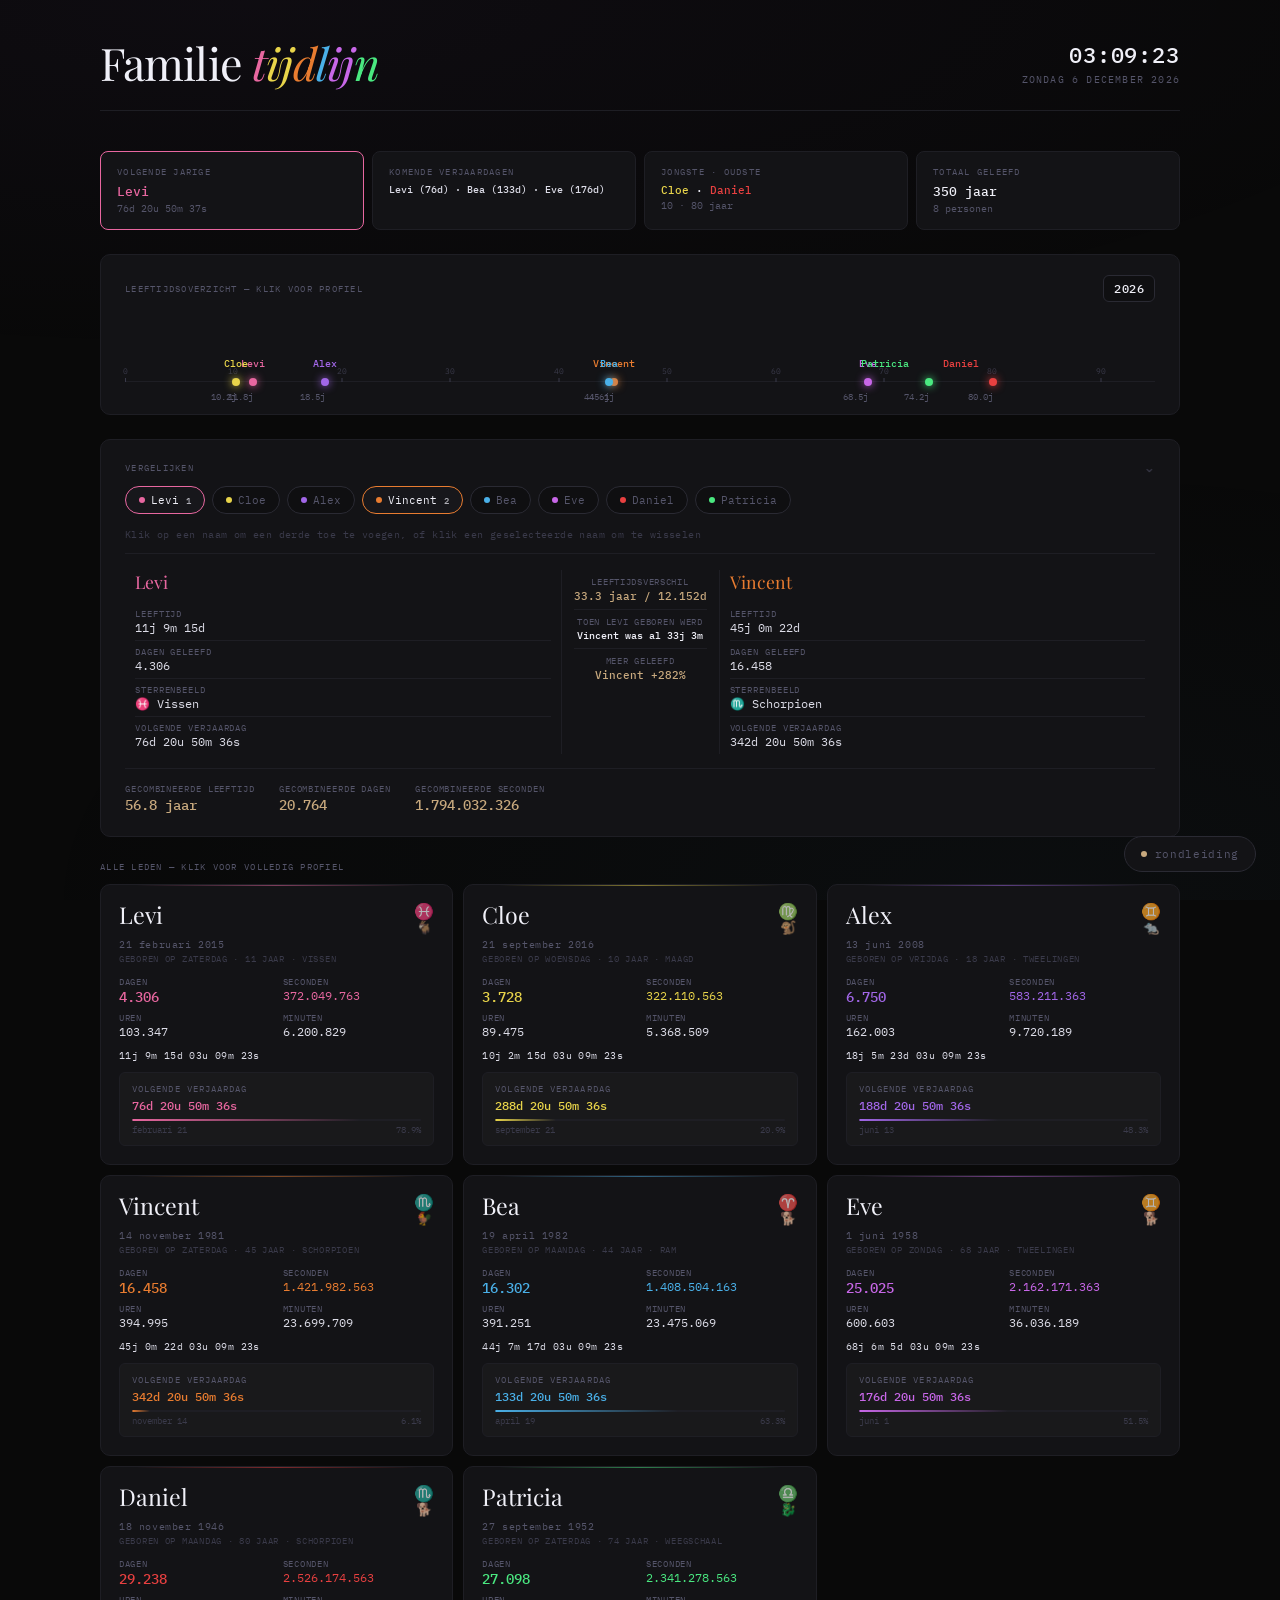
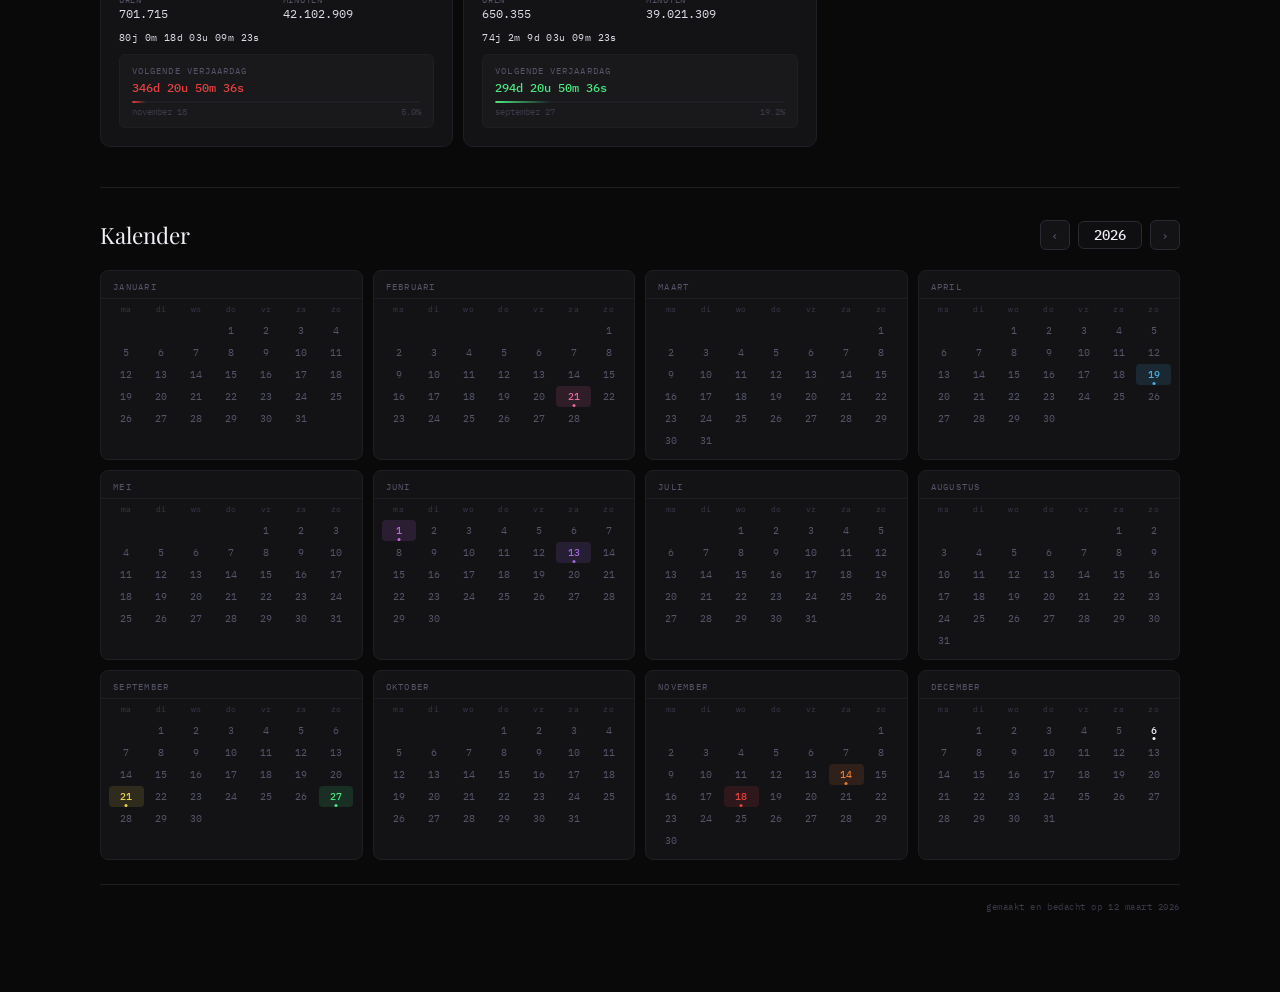
==== commit 9c345025: "Fix hardcoded years and optimize per-second DOM updates - Remove hardcoded 2026 from spectrum year b" ====
--- a/family.html
+++ b/family.html
@@ -294,7 +294,7 @@
       <div class="spectrum-title">Leeftijdsoverzicht — klik voor profiel</div>
       <div class="spectrum-year-widget">
         <button class="spectrum-now-btn hidden" id="spectrum-now-btn">terug naar nu</button>
-        <div class="spectrum-year-box" id="spectrum-year-box" title="Scroll om jaar te wisselen">2026</div>
+        <div class="spectrum-year-box" id="spectrum-year-box" title="Scroll om jaar te wisselen"></div>
       </div>
     </div>
     <div class="spectrum" id="spectrum"><div class="spectrum-axis"></div></div>
@@ -317,7 +317,7 @@
       <div class="cal-title">Kalender</div>
       <div class="cal-year-nav">
         <button class="cal-year-btn" id="cal-prev">&#8249;</button>
-        <input class="cal-year-input" type="number" id="cal-year-input" value="2026">
+        <input class="cal-year-input" type="number" id="cal-year-input">
         <button class="cal-year-btn" id="cal-next">&#8250;</button>
       </div>
     </div>
@@ -520,6 +520,8 @@
 
 // ─── COMPARE ───
 var cmpSel = [0, 3];
+var cmpNeedsRebuild = true;
+var cmpDynEls = null;
 
 function buildCompareSelectors() {
   var picker = document.getElementById('cmp-picker');
@@ -563,72 +565,116 @@
     if (cmpSel.length===2) hint.textContent='Klik op een naam om een derde toe te voegen, of klik een geselecteerde naam om te wisselen';
     else hint.textContent='Klik op een geselecteerde naam om hem eruit te halen';
   }
+  cmpNeedsRebuild = true;
 }
 
 function updateCompare(now) {
-  var res=document.getElementById('cmp-results');
-  var indices=cmpSel.slice(0,3);
-  var count=indices.length;
-  if (count<2){res.classList.remove('visible');return;}
-  var hasDup=false;
-  for (var i=0;i<indices.length;i++) for(var j=i+1;j<indices.length;j++) if(indices[i]===indices[j]) hasDup=true;
-  if (hasDup){res.classList.remove('visible');return;}
+  var res = document.getElementById('cmp-results');
+  var indices = cmpSel.slice(0, 3);
+  var count = indices.length;
+  if (count < 2) { res.classList.remove('visible'); cmpDynEls = null; return; }
+  var hasDup = false;
+  for (var i = 0; i < indices.length; i++) for (var j = i+1; j < indices.length; j++) if (indices[i] === indices[j]) hasDup = true;
+  if (hasDup) { res.classList.remove('visible'); cmpDynEls = null; return; }
   res.classList.add('visible');
 
-  var people=[];
-  for (var i=0;i<count;i++) people.push(PEOPLE[indices[i]]);
-
-  var combinedDays=0,combinedSecs=0;
-  var stats=[];
-  for (var i=0;i<people.length;i++){
-    var dur=msDur(now-people[i].dob);
-    var nb=nextBirthday(people[i].dob,now);
-    var pts=ageParts(people[i].dob,now);
-    stats.push({dur:dur,nb:nb,pts:pts});
-    combinedDays+=dur.totalDays;
-    combinedSecs+=dur.totalSecs;
-  }
-  var combinedYears=(combinedDays/365.25).toFixed(1);
-  var colClass=count===3?'three':'two';
-  var colsHtml='';
-
-  for (var ci=0;ci<people.length;ci++){
-    var p=people[ci],st=stats[ci];
-    colsHtml+='<div class="compare-side">'
-      +'<div class="compare-side-name" style="color:'+p.c+'">'+p.name+'</div>'
-      +'<div class="compare-stat"><div class="compare-stat-label">Leeftijd</div><div class="compare-stat-val">'+st.pts.y+'j '+st.pts.m+'m '+st.pts.d+'d</div></div>'
-      +'<div class="compare-stat"><div class="compare-stat-label">Dagen geleefd</div><div class="compare-stat-val">'+fmt(st.dur.totalDays)+'</div></div>'
-      +'<div class="compare-stat"><div class="compare-stat-label">Sterrenbeeld</div><div class="compare-stat-val">'+zodiacSign(p.dob)+' '+zodiacName(p.dob)+'</div></div>'
-      +'<div class="compare-stat"><div class="compare-stat-label">Volgende verjaardag</div><div class="compare-stat-val">'+cdStr(st.nb-now)+'</div></div>'
-      +'</div>';
-
-    if (ci<people.length-1){
-      var a=people[ci],b=people[ci+1];
-      var older=a.dob<b.dob?a:b, younger=a.dob<b.dob?b:a;
-      var diffMs=Math.abs(a.dob-b.dob);
-      var diffYears=(diffMs/(365.25*24*3600*1000)).toFixed(1);
-      var diffDays=Math.floor(diffMs/86400000);
-      var awb=ageParts(older.dob,younger.dob);
-      var awbStr=awb.y>0?awb.y+'j '+(awb.m>0?awb.m+'m':''):awb.m+'m';
-      var aL=now-a.dob,bL=now-b.dob;
-      var morePct=((Math.max(aL,bL)/Math.min(aL,bL)-1)*100).toFixed(0);
-      var moreName=aL>bL?a.name:b.name;
-      var sameZ=zodiacName(a.dob)===zodiacName(b.dob);
-      colsHtml+='<div class="compare-middle">'
-        +'<div class="compare-mid-item"><div class="compare-mid-label">Leeftijdsverschil</div><div class="compare-mid-val accent">'+diffYears+' jaar / '+fmt(diffDays)+'d</div></div>'
-        +'<div class="compare-mid-item"><div class="compare-mid-label">Toen '+younger.name+' geboren werd</div><div class="compare-mid-val" style="font-size:10px">'+older.name+' was al '+awbStr+'</div></div>'
-        +'<div class="compare-mid-item"><div class="compare-mid-label">Meer geleefd</div><div class="compare-mid-val accent">'+moreName+' +'+morePct+'%</div></div>'
-        +(sameZ?'<div class="compare-mid-item"><div class="compare-mid-label">Zelfde sterrenb.</div><div class="compare-mid-val accent">'+zodiacSign(a.dob)+' '+zodiacName(a.dob)+'</div></div>':'')
-        +'</div>';
+  var people = [];
+  for (var i = 0; i < count; i++) people.push(PEOPLE[indices[i]]);
+
+  // ── Light update (per-second tick, no structural change) ──
+  if (!cmpNeedsRebuild && cmpDynEls) {
+    var combinedDays = 0, combinedSecs = 0;
+    for (var ci = 0; ci < count; ci++) {
+      var p = people[ci];
+      var dur = msDur(now - p.dob);
+      var pts = ageParts(p.dob, now);
+      var nb = nextBirthday(p.dob, now);
+      var side = cmpDynEls.sides[ci];
+      side.elAge.textContent  = pts.y + 'j ' + pts.m + 'm ' + pts.d + 'd';
+      side.elDays.textContent = fmt(dur.totalDays);
+      side.elCd.textContent   = cdStr(nb - now);
+      combinedDays += dur.totalDays;
+      combinedSecs += dur.totalSecs;
+      if (ci < count - 1 && side.elMore) {
+        var a = people[ci], b = people[ci+1];
+        var aL = now - a.dob, bL = now - b.dob;
+        side.elMore.textContent = (aL > bL ? a.name : b.name) + ' +' + ((Math.max(aL,bL)/Math.min(aL,bL)-1)*100).toFixed(0) + '%';
+      }
     }
-  }
-
-  res.innerHTML='<div class="compare-cols '+colClass+'">'+colsHtml+'</div>'
-    +'<div class="compare-combined">'
-    +'<div class="compare-combined-item"><div class="compare-combined-label">Gecombineerde leeftijd</div><div class="compare-combined-val">'+combinedYears+' jaar</div></div>'
-    +'<div class="compare-combined-item"><div class="compare-combined-label">Gecombineerde dagen</div><div class="compare-combined-val">'+fmt(combinedDays)+'</div></div>'
-    +'<div class="compare-combined-item"><div class="compare-combined-label">Gecombineerde seconden</div><div class="compare-combined-val">'+fmt(combinedSecs)+'</div></div>'
-    +'</div>';
+    var combinedYears = (combinedDays / 365.25).toFixed(1);
+    cmpDynEls.elCombYears.textContent = combinedYears + ' jaar';
+    cmpDynEls.elCombDays.textContent  = fmt(combinedDays);
+    cmpDynEls.elCombSecs.textContent  = fmt(combinedSecs);
+    return;
+  }
+
+  // ── Full rebuild (selection changed or first render) ──
+  var combinedDays = 0, combinedSecs = 0;
+  var stats = [];
+  for (var i = 0; i < count; i++) {
+    var dur = msDur(now - people[i].dob);
+    var nb = nextBirthday(people[i].dob, now);
+    var pts = ageParts(people[i].dob, now);
+    stats.push({dur:dur, nb:nb, pts:pts});
+    combinedDays += dur.totalDays;
+    combinedSecs += dur.totalSecs;
+  }
+  var combinedYears = (combinedDays / 365.25).toFixed(1);
+  var colClass = count === 3 ? 'three' : 'two';
+  var colsHtml = '';
+
+  for (var ci = 0; ci < people.length; ci++) {
+    var p = people[ci], st = stats[ci];
+    colsHtml += '<div class="compare-side">'
+      + '<div class="compare-side-name" style="color:' + p.c + '">' + p.name + '</div>'
+      + '<div class="compare-stat"><div class="compare-stat-label">Leeftijd</div><div class="compare-stat-val cmp-age-' + ci + '">' + st.pts.y + 'j ' + st.pts.m + 'm ' + st.pts.d + 'd</div></div>'
+      + '<div class="compare-stat"><div class="compare-stat-label">Dagen geleefd</div><div class="compare-stat-val cmp-days-' + ci + '">' + fmt(st.dur.totalDays) + '</div></div>'
+      + '<div class="compare-stat"><div class="compare-stat-label">Sterrenbeeld</div><div class="compare-stat-val">' + zodiacSign(p.dob) + ' ' + zodiacName(p.dob) + '</div></div>'
+      + '<div class="compare-stat"><div class="compare-stat-label">Volgende verjaardag</div><div class="compare-stat-val cmp-cd-' + ci + '">' + cdStr(st.nb - now) + '</div></div>'
+      + '</div>';
+
+    if (ci < people.length - 1) {
+      var a = people[ci], b = people[ci+1];
+      var older = a.dob < b.dob ? a : b, younger = a.dob < b.dob ? b : a;
+      var diffMs = Math.abs(a.dob - b.dob);
+      var diffYears = (diffMs / (365.25*24*3600*1000)).toFixed(1);
+      var diffDays = Math.floor(diffMs / 86400000);
+      var awb = ageParts(older.dob, younger.dob);
+      var awbStr = awb.y > 0 ? awb.y + 'j ' + (awb.m > 0 ? awb.m + 'm' : '') : awb.m + 'm';
+      var aL = now - a.dob, bL = now - b.dob;
+      var morePct = ((Math.max(aL,bL) / Math.min(aL,bL) - 1) * 100).toFixed(0);
+      var moreName = aL > bL ? a.name : b.name;
+      var sameZ = zodiacName(a.dob) === zodiacName(b.dob);
+      colsHtml += '<div class="compare-middle">'
+        + '<div class="compare-mid-item"><div class="compare-mid-label">Leeftijdsverschil</div><div class="compare-mid-val accent">' + diffYears + ' jaar / ' + fmt(diffDays) + 'd</div></div>'
+        + '<div class="compare-mid-item"><div class="compare-mid-label">Toen ' + younger.name + ' geboren werd</div><div class="compare-mid-val" style="font-size:10px">' + older.name + ' was al ' + awbStr + '</div></div>'
+        + '<div class="compare-mid-item"><div class="compare-mid-label">Meer geleefd</div><div class="compare-mid-val accent cmp-more-' + ci + '">' + moreName + ' +' + morePct + '%</div></div>'
+        + (sameZ ? '<div class="compare-mid-item"><div class="compare-mid-label">Zelfde sterrenb.</div><div class="compare-mid-val accent">' + zodiacSign(a.dob) + ' ' + zodiacName(a.dob) + '</div></div>' : '')
+        + '</div>';
+    }
+  }
+
+  res.innerHTML = '<div class="compare-cols ' + colClass + '">' + colsHtml + '</div>'
+    + '<div class="compare-combined">'
+    + '<div class="compare-combined-item"><div class="compare-combined-label">Gecombineerde leeftijd</div><div class="compare-combined-val cmp-comb-years">' + combinedYears + ' jaar</div></div>'
+    + '<div class="compare-combined-item"><div class="compare-combined-label">Gecombineerde dagen</div><div class="compare-combined-val cmp-comb-days">' + fmt(combinedDays) + '</div></div>'
+    + '<div class="compare-combined-item"><div class="compare-combined-label">Gecombineerde seconden</div><div class="compare-combined-val cmp-comb-secs">' + fmt(combinedSecs) + '</div></div>'
+    + '</div>';
+
+  // Store refs to dynamic elements for future light updates
+  cmpDynEls = { sides: [] };
+  for (var ci = 0; ci < count; ci++) {
+    cmpDynEls.sides.push({
+      elAge:  res.querySelector('.cmp-age-'  + ci),
+      elDays: res.querySelector('.cmp-days-' + ci),
+      elCd:   res.querySelector('.cmp-cd-'   + ci),
+      elMore: ci < count - 1 ? res.querySelector('.cmp-more-' + ci) : null
+    });
+  }
+  cmpDynEls.elCombYears = res.querySelector('.cmp-comb-years');
+  cmpDynEls.elCombDays  = res.querySelector('.cmp-comb-days');
+  cmpDynEls.elCombSecs  = res.querySelector('.cmp-comb-secs');
+  cmpNeedsRebuild = false;
 }
 
 // ─── SPECTRUM YEAR SCRUBBER ───
@@ -769,60 +815,128 @@
 var cardEls = [];
 
 function rebuildCards() {
-  var container=document.getElementById('cards');
-  for (var i=0;i<cardEls.length;i++){
-    if(cardEls[i].el.parentNode) cardEls[i].el.parentNode.removeChild(cardEls[i].el);
-  }
-  cardEls=[];
-  var active=activePeople();
-  for (var i=0;i<active.length;i++){
-    var pidx=active[i].i;
-    var card=document.createElement('div');
-    card.className='card';
+  var container = document.getElementById('cards');
+  for (var i = 0; i < cardEls.length; i++) {
+    if (cardEls[i].el.parentNode) cardEls[i].el.parentNode.removeChild(cardEls[i].el);
+  }
+  cardEls = [];
+  var active = activePeople();
+  var now = new Date();
+  for (var i = 0; i < active.length; i++) {
+    var pidx = active[i].i;
+    var p = PEOPLE[pidx];
+    var card = document.createElement('div');
+    card.className = 'card';
+    var dur = msDur(now - p.dob);
+    var age = currentAge(p.dob, now);
+    var pts = ageParts(p.dob, now);
+    var nb = nextBirthday(p.dob, now);
+    var isToday = nb.getDate() === now.getDate() && nb.getMonth() === now.getMonth();
+    var msU = nb - now;
+    var prog = yearProgress(p.dob, now);
+    var progPct = (prog * 100).toFixed(1);
+    var wdBorn = WEEKDAYS[p.dob.getDay()];
+    var cn = chineseYear(p.dob);
+
+    card.innerHTML =
+      '<div class="card-topline" style="background:linear-gradient(90deg,transparent 10%,' + p.c + ' 50%,transparent 90%)"></div>'
+      + '<button class="card-hide-btn" title="' + p.name + ' verbergen">\u2715</button>'
+      + '<div class="card-header"><div class="card-name">' + p.name + '</div>'
+      + '<div class="card-icons"><span class="card-zodiac">' + zodiacSign(p.dob) + '</span><span class="card-cn">' + cn.emoji + '</span></div></div>'
+      + '<div class="card-dob">' + nlDate(p.dob) + '</div>'
+      + '<div class="card-weekday">Geboren op ' + wdBorn + ' \u00b7 <span>' + age + '</span> jaar \u00b7 ' + zodiacName(p.dob) + '</div>'
+      + '<div class="stats-grid">'
+      + '<div class="stat"><span class="stat-l">Dagen</span><span class="stat-v big" style="color:' + p.c + '"></span></div>'
+      + '<div class="stat"><span class="stat-l">Seconden</span><span class="stat-v" style="color:' + p.c + '"></span></div>'
+      + '<div class="stat"><span class="stat-l">Uren</span><span class="stat-v"></span></div>'
+      + '<div class="stat"><span class="stat-l">Minuten</span><span class="stat-v"></span></div>'
+      + '</div>'
+      + '<div class="exact-time"><span></span> <span></span> <span></span> <span></span> <span></span> <span></span></div>'
+      + '<div class="bd-block">'
+      + '<div class="bd-label">Volgende verjaardag</div>'
+      + '<div class="bd-today" style="display:' + (isToday ? '' : 'none') + '">\ud83c\udf82 Vandaag jarig!</div>'
+      + '<div class="bd-countdown" style="color:' + p.c + ';display:' + (isToday ? 'none' : '') + '"></div>'
+      + '<div class="bd-bar"><div class="bd-fill" style="background:linear-gradient(90deg,' + p.c + ',transparent)"></div></div>'
+      + '<div class="bd-prog-label"><span>' + MONTHS_NL[p.dob.getMonth()] + ' ' + p.dob.getDate() + '</span><span></span></div>'
+      + '</div>'
+      + '<div class="card-hint">klik voor profiel</div>';
+
+    var statsSpans  = card.querySelectorAll('.stats-grid .stat-v');
+    var exactSpans  = card.querySelectorAll('.exact-time span');
+    var bdProgLabel = card.querySelector('.bd-prog-label');
+
+    (function(pi) {
+      card.onclick = function(e) { if (e.target.classList.contains('card-hide-btn')) return; openFullscreen(pi); };
+      card.querySelector('.card-hide-btn').onclick = function(e) { e.stopPropagation(); hidePerson(pi); };
+    })(pidx);
+
+    var ce = {
+      el:        card,
+      pidx:      pidx,
+      lastAge:   age,
+      elDays:    statsSpans[0],
+      elSecs:    statsSpans[1],
+      elHrs:     statsSpans[2],
+      elMins:    statsSpans[3],
+      elExact:   exactSpans,
+      elToday:   card.querySelector('.bd-today'),
+      elCd:      card.querySelector('.bd-countdown'),
+      elFill:    card.querySelector('.bd-fill'),
+      elPct:     bdProgLabel ? bdProgLabel.querySelectorAll('span')[1] : null,
+      elAgeSpan: card.querySelector('.card-weekday span')
+    };
+
+    ce.elDays.textContent = fmt(dur.totalDays);
+    ce.elSecs.textContent = fmt(dur.totalSecs);
+    ce.elHrs.textContent  = fmt(dur.totalHrs);
+    ce.elMins.textContent = fmt(dur.totalMins);
+    ce.elExact[0].textContent = pts.y + 'j';
+    ce.elExact[1].textContent = pts.m + 'm';
+    ce.elExact[2].textContent = pts.d + 'd';
+    ce.elExact[3].textContent = pad(dur.hrs) + 'u';
+    ce.elExact[4].textContent = pad(dur.mins) + 'm';
+    ce.elExact[5].textContent = pad(dur.secs) + 's';
+    if (!isToday) ce.elCd.textContent = cdStr(msU);
+    ce.elFill.style.width = progPct + '%';
+    if (ce.elPct) ce.elPct.textContent = progPct + '%';
+
     container.appendChild(card);
-    (function(pi){
-      card.onclick=function(e){ if(e.target.classList.contains('card-hide-btn'))return; openFullscreen(pi); };
-    })(pidx);
-    cardEls.push({el:card,pidx:pidx});
+    cardEls.push(ce);
   }
 }
 
 function updateCards(now) {
-  for (var i=0;i<cardEls.length;i++){
-    var pidx=cardEls[i].pidx;
-    var p=PEOPLE[pidx];
-    var dur=msDur(now-p.dob);
-    var age=currentAge(p.dob,now);
-    var pts=ageParts(p.dob,now);
-    var nb=nextBirthday(p.dob,now);
-    var isToday=nb.getDate()===now.getDate()&&nb.getMonth()===now.getMonth();
-    var msU=nb-now;
-    var prog=yearProgress(p.dob,now);
-    var progPct=(prog*100).toFixed(1);
-    var wdBorn=WEEKDAYS[p.dob.getDay()];
-    var cn=chineseYear(p.dob);
-
-    cardEls[i].el.innerHTML=
-      '<div class="card-topline" style="background:linear-gradient(90deg,transparent 10%,'+p.c+' 50%,transparent 90%)"></div>'
-      +'<button class="card-hide-btn" title="'+p.name+' verbergen" onclick="hidePerson('+pidx+')">✕</button>'
-      +'<div class="card-header"><div class="card-name">'+p.name+'</div>'
-      +'<div class="card-icons"><span class="card-zodiac">'+zodiacSign(p.dob)+'</span><span class="card-cn">'+cn.emoji+'</span></div></div>'
-      +'<div class="card-dob">'+nlDate(p.dob)+'</div>'
-      +'<div class="card-weekday">Geboren op '+wdBorn+' · '+age+' jaar · '+zodiacName(p.dob)+'</div>'
-      +'<div class="stats-grid">'
-      +'<div class="stat"><span class="stat-l">Dagen</span><span class="stat-v big" style="color:'+p.c+'">'+fmt(dur.totalDays)+'</span></div>'
-      +'<div class="stat"><span class="stat-l">Seconden</span><span class="stat-v" style="color:'+p.c+'">'+fmt(dur.totalSecs)+'</span></div>'
-      +'<div class="stat"><span class="stat-l">Uren</span><span class="stat-v">'+fmt(dur.totalHrs)+'</span></div>'
-      +'<div class="stat"><span class="stat-l">Minuten</span><span class="stat-v">'+fmt(dur.totalMins)+'</span></div>'
-      +'</div>'
-      +'<div class="exact-time"><span>'+pts.y+'j</span> <span>'+pts.m+'m</span> <span>'+pts.d+'d</span> <span>'+pad(dur.hrs)+'u</span> <span>'+pad(dur.mins)+'m</span> <span>'+pad(dur.secs)+'s</span></div>'
-      +'<div class="bd-block">'
-      +'<div class="bd-label">Volgende verjaardag</div>'
-      +(isToday?'<div class="bd-today">🎂 Vandaag jarig!</div>':'<div class="bd-countdown" style="color:'+p.c+'">'+cdStr(msU)+'</div>')
-      +'<div class="bd-bar"><div class="bd-fill" style="width:'+progPct+'%;background:linear-gradient(90deg,'+p.c+',transparent)"></div></div>'
-      +'<div class="bd-prog-label"><span>'+MONTHS_NL[p.dob.getMonth()]+' '+p.dob.getDate()+'</span><span>'+progPct+'%</span></div>'
-      +'</div>'
-      +'<div class="card-hint">klik voor profiel</div>';
+  for (var i = 0; i < cardEls.length; i++) {
+    var ce = cardEls[i];
+    var p = PEOPLE[ce.pidx];
+    var dur = msDur(now - p.dob);
+    var age = currentAge(p.dob, now);
+    var pts = ageParts(p.dob, now);
+    var nb = nextBirthday(p.dob, now);
+    var isToday = nb.getDate() === now.getDate() && nb.getMonth() === now.getMonth();
+    var msU = nb - now;
+    var prog = yearProgress(p.dob, now);
+    var progPct = (prog * 100).toFixed(1);
+
+    ce.elDays.textContent = fmt(dur.totalDays);
+    ce.elSecs.textContent = fmt(dur.totalSecs);
+    ce.elHrs.textContent  = fmt(dur.totalHrs);
+    ce.elMins.textContent = fmt(dur.totalMins);
+    ce.elExact[0].textContent = pts.y + 'j';
+    ce.elExact[1].textContent = pts.m + 'm';
+    ce.elExact[2].textContent = pts.d + 'd';
+    ce.elExact[3].textContent = pad(dur.hrs) + 'u';
+    ce.elExact[4].textContent = pad(dur.mins) + 'm';
+    ce.elExact[5].textContent = pad(dur.secs) + 's';
+    ce.elToday.style.display = isToday ? '' : 'none';
+    ce.elCd.style.display    = isToday ? 'none' : '';
+    if (!isToday) ce.elCd.textContent = cdStr(msU);
+    ce.elFill.style.width = progPct + '%';
+    if (ce.elPct) ce.elPct.textContent = progPct + '%';
+    if (age !== ce.lastAge) {
+      if (ce.elAgeSpan) ce.elAgeSpan.textContent = age;
+      ce.lastAge = age;
+    }
   }
 }
 
@@ -1243,6 +1357,7 @@
 renderHiddenPanel();
 buildCompareSelectors();
 updateTijdlijnColors();
+updateSpectrumYearUI();
 buildCalendar();
 tick();
 setInterval(tick,1000);
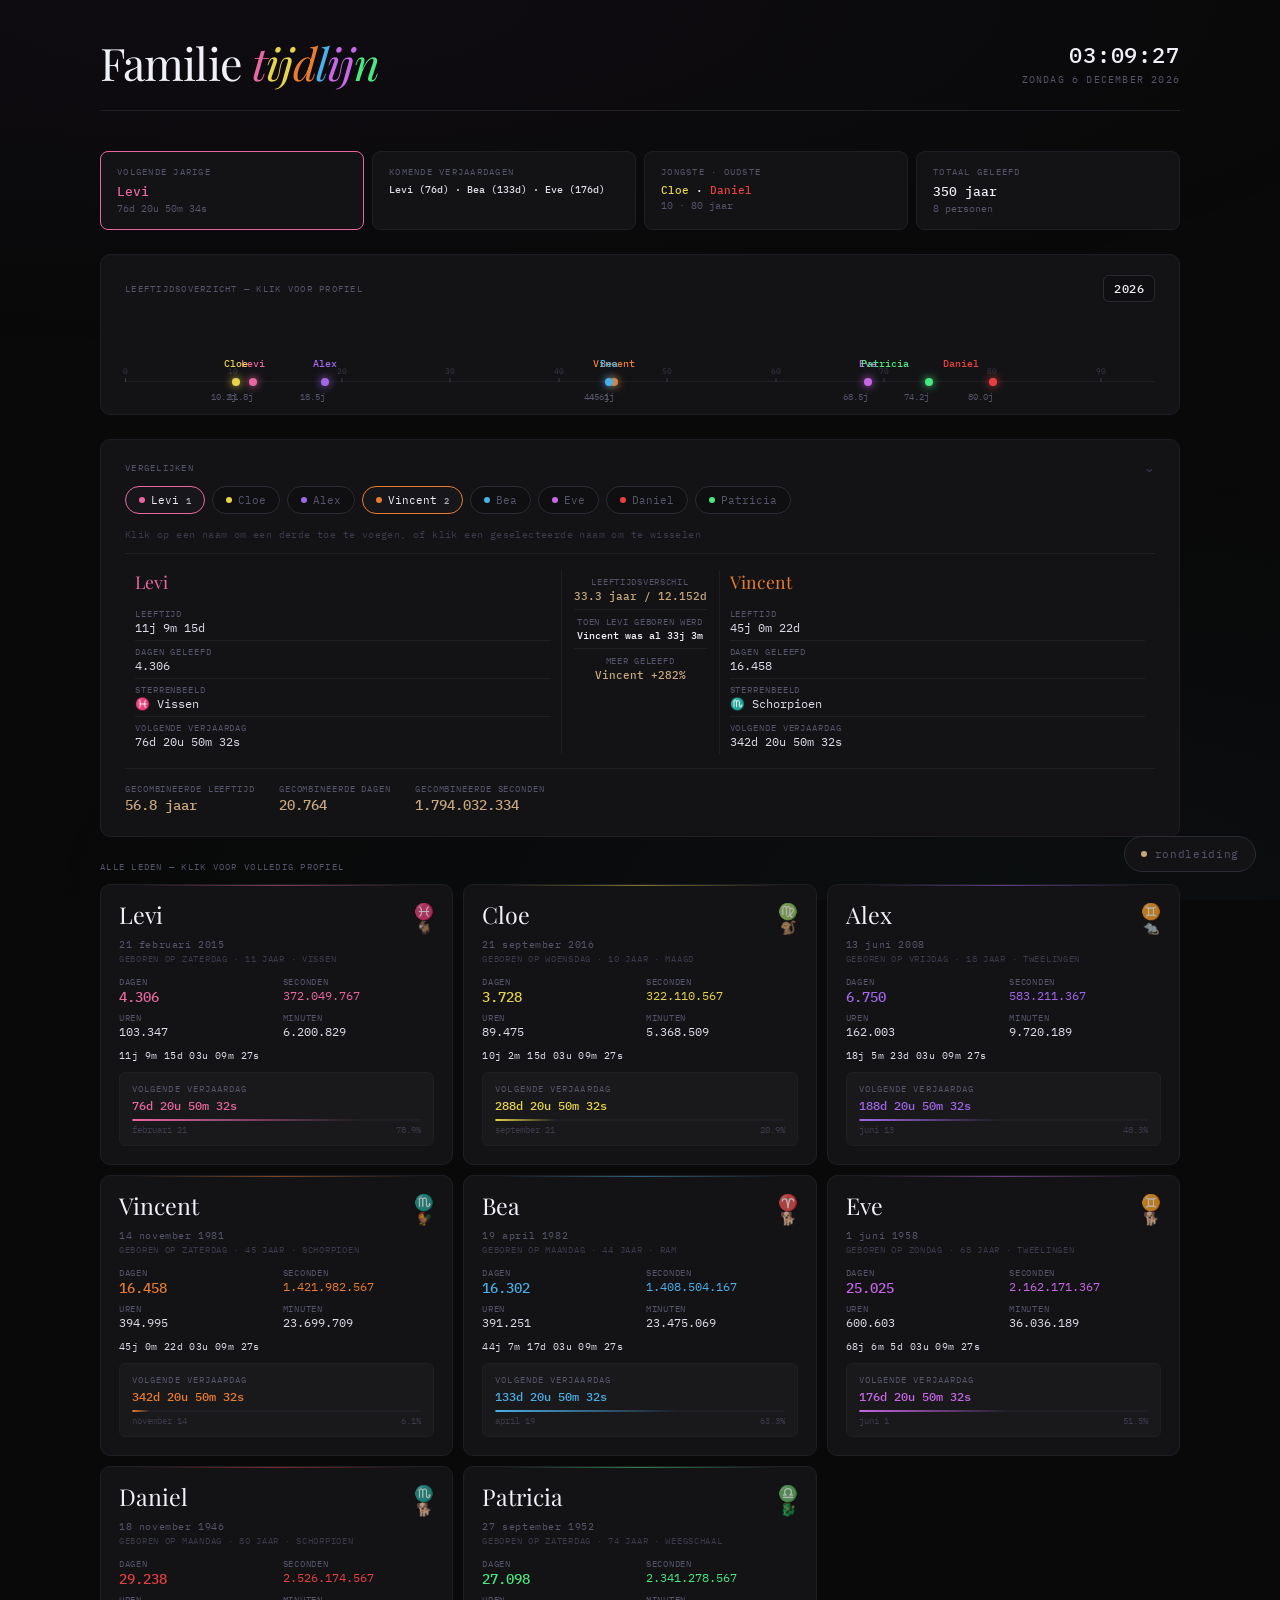
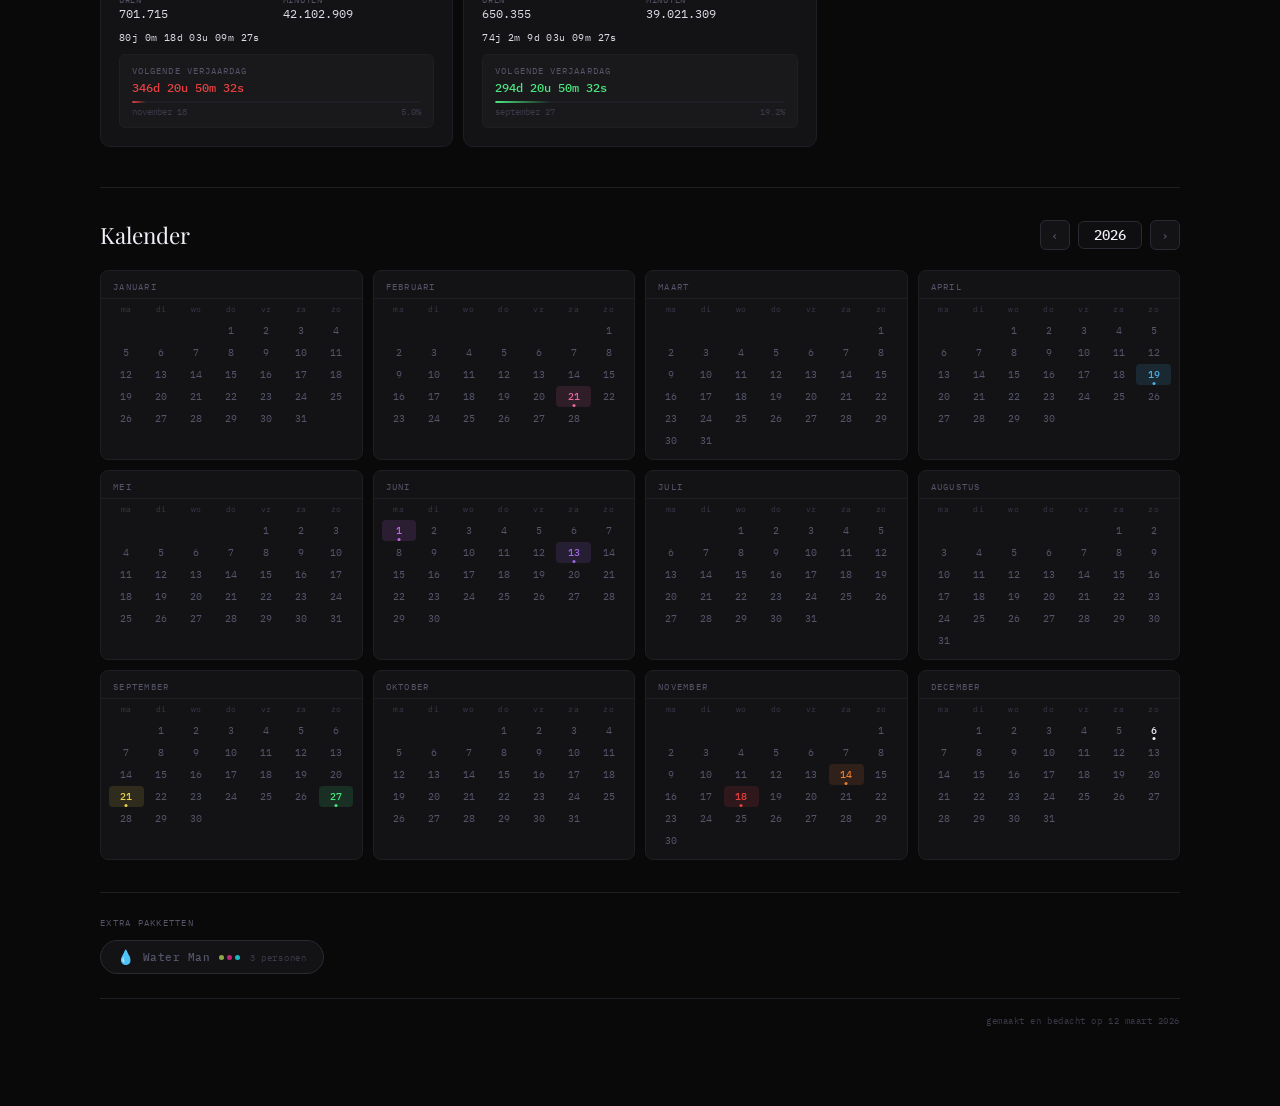
==== commit 2a9cb8e0: "Add confetti, Water Man pack, and getPerson() abstraction Confetti: - Canvas-based particle system w" ====
--- a/family.html
+++ b/family.html
@@ -242,6 +242,20 @@
 /* CREDIT */
 .credit { text-align:right; font-size:9px; color:var(--muted2); letter-spacing:.06em; margin-top:24px; padding-top:16px; border-top:1px solid var(--border); }
 
+/* PACKS */
+.packs-section { margin-top:32px; padding-top:24px; border-top:1px solid var(--border); }
+.packs-label { font-size:9px; color:var(--muted); letter-spacing:.14em; text-transform:uppercase; margin-bottom:12px; }
+.packs-list { display:flex; flex-wrap:wrap; gap:10px; }
+.pack-btn { background:var(--card); border:1px solid var(--border-light); border-radius:24px; color:var(--muted); font-family:var(--ff-mono); font-size:11px; padding:9px 16px; cursor:pointer; display:flex; align-items:center; gap:8px; letter-spacing:.05em; transition:border-color .2s,color .2s,background .2s; -webkit-tap-highlight-color:transparent; }
+.pack-btn:hover { color:var(--text); border-color:var(--muted2); }
+.pack-btn.active { background:rgba(255,255,255,.04); border-color:var(--muted); color:var(--white); }
+.pack-btn-emoji { font-size:14px; line-height:1; }
+.pack-btn-name { font-weight:500; }
+.pack-dots { display:flex; gap:3px; align-items:center; }
+.pack-member-dot { width:5px; height:5px; border-radius:50%; flex-shrink:0; }
+.pack-btn-action { font-size:9px; color:var(--muted2); letter-spacing:.08em; margin-left:2px; }
+.pack-btn.active .pack-btn-action { color:var(--muted); }
+
 /* ANIMS */
 @keyframes fadeUp { from{opacity:0;transform:translateY(12px)} to{opacity:1;transform:translateY(0)} }
 @keyframes pulse { 0%,100%{transform:scale(1);opacity:1} 50%{transform:scale(1.8);opacity:.4} }
@@ -324,6 +338,7 @@
     <div class="cal-grid" id="cal-grid"></div>
   </div>
 
+  <div class="packs-section" id="packs-section"></div>
   <div class="credit">gemaakt en bedacht op 12 maart 2026</div>
 </div>
 
@@ -372,12 +387,104 @@
 var WEEKDAYS  = ["zondag","maandag","dinsdag","woensdag","donderdag","vrijdag","zaterdag"];
 var MONTHS_NL = ["januari","februari","maart","april","mei","juni","juli","augustus","september","oktober","november","december"];
 
+// ─── PACKS ───
+var PACKS = [
+  {
+    id: 'waterman',
+    label: 'Water Man',
+    emoji: '\ud83d\udca7',
+    people: [
+      { name:'Ollie', dob:new Date(2014,2,11), c:'#8ba84a' },
+      { name:'Nina',  dob:new Date(1986,2,4),  c:'#c0256f' },
+      { name:'Tygo',  dob:new Date(2017,1,17), c:'#1ab8c4' }
+    ]
+  }
+];
+
+// Assign stable indices to all pack people (starting after base PEOPLE)
+var PACK_REGISTRY = [];
+(function() {
+  var next = PEOPLE.length;
+  for (var pi = 0; pi < PACKS.length; pi++) {
+    for (var mi = 0; mi < PACKS[pi].people.length; mi++) {
+      PACK_REGISTRY.push({ p: PACKS[pi].people[mi], packId: PACKS[pi].id, idx: next++ });
+    }
+  }
+})();
+
+var PACK_ACTIVE = {};
+
+function getPerson(idx) {
+  if (idx < PEOPLE.length) return PEOPLE[idx];
+  for (var i = 0; i < PACK_REGISTRY.length; i++) {
+    if (PACK_REGISTRY[i].idx === idx) return PACK_REGISTRY[i].p;
+  }
+  return null;
+}
+
+function togglePack(packId) {
+  if (PACK_ACTIVE[packId]) {
+    delete PACK_ACTIVE[packId];
+    // Remove hidden state for this pack's members
+    for (var i = 0; i < PACK_REGISTRY.length; i++) {
+      if (PACK_REGISTRY[i].packId === packId) delete hiddenPeople[PACK_REGISTRY[i].idx];
+    }
+    // Clean cmpSel of now-invalid indices
+    var stillActive = {};
+    var ap = activePeople();
+    for (var j = 0; j < ap.length; j++) stillActive[ap[j].i] = true;
+    var cleaned = [];
+    for (var j = 0; j < cmpSel.length; j++) { if (stillActive[cmpSel[j]]) cleaned.push(cmpSel[j]); }
+    if (cleaned.length < 2 && ap.length >= 2) cleaned = [ap[0].i, ap[1].i];
+    cmpSel = cleaned;
+  } else {
+    PACK_ACTIVE[packId] = true;
+  }
+  renderPacksUI();
+  rebuildAll();
+  checkBirthdayConfetti(new Date());
+}
+
+function renderPacksUI() {
+  var section = document.getElementById('packs-section');
+  if (!section) return;
+  section.innerHTML = '';
+  var label = document.createElement('div');
+  label.className = 'packs-label';
+  label.textContent = 'Extra pakketten';
+  section.appendChild(label);
+  var list = document.createElement('div');
+  list.className = 'packs-list';
+  for (var pi = 0; pi < PACKS.length; pi++) {
+    var pack = PACKS[pi];
+    var isActive = !!PACK_ACTIVE[pack.id];
+    var btn = document.createElement('button');
+    btn.className = 'pack-btn' + (isActive ? ' active' : '');
+    var dotsHtml = '';
+    for (var mi = 0; mi < pack.people.length; mi++) {
+      dotsHtml += '<span class="pack-member-dot" style="background:' + pack.people[mi].c + '"></span>';
+    }
+    btn.innerHTML =
+      '<span class="pack-btn-emoji">' + pack.emoji + '</span>'
+      + '<span class="pack-btn-name">' + pack.label + '</span>'
+      + '<span class="pack-dots">' + dotsHtml + '</span>'
+      + '<span class="pack-btn-action">' + (isActive ? 'verwijderen' : pack.people.length + ' personen') + '</span>';
+    (function(pid) { btn.onclick = function() { togglePack(pid); }; })(pack.id);
+    list.appendChild(btn);
+  }
+  section.appendChild(list);
+}
+
 // ─── VISIBILITY ───
 var hiddenPeople = {};
 
 function activePeople() {
   var out = [];
-  for (var i=0;i<PEOPLE.length;i++) { if (!hiddenPeople[i]) out.push({p:PEOPLE[i],i:i}); }
+  for (var i = 0; i < PEOPLE.length; i++) { if (!hiddenPeople[i]) out.push({p:PEOPLE[i], i:i}); }
+  for (var i = 0; i < PACK_REGISTRY.length; i++) {
+    var entry = PACK_REGISTRY[i];
+    if (PACK_ACTIVE[entry.packId] && !hiddenPeople[entry.idx]) out.push({p:entry.p, i:entry.idx});
+  }
   return out;
 }
 function hidePerson(idx)  { hiddenPeople[idx]=true;  rebuildAll(); }
@@ -418,7 +525,8 @@
   panel.classList.add('has-items');
   chips.innerHTML = '';
   for (var i=0;i<keys.length;i++) {
-    var idx=keys[i], p=PEOPLE[idx];
+    var idx=keys[i], p=getPerson(idx);
+    if (!p) continue;
     var chip = document.createElement('div');
     chip.className = 'hidden-chip';
     chip.innerHTML = '<div class="hidden-chip-dot" style="background:'+p.c+'"></div>'
@@ -579,7 +687,7 @@
   res.classList.add('visible');
 
   var people = [];
-  for (var i = 0; i < count; i++) people.push(PEOPLE[indices[i]]);
+  for (var i = 0; i < count; i++) { var pp = getPerson(indices[i]); if (pp) people.push(pp); }
 
   // ── Light update (per-second tick, no structural change) ──
   if (!cmpNeedsRebuild && cmpDynEls) {
@@ -824,7 +932,8 @@
   var now = new Date();
   for (var i = 0; i < active.length; i++) {
     var pidx = active[i].i;
-    var p = PEOPLE[pidx];
+    var p = getPerson(pidx);
+    if (!p) continue;
     var card = document.createElement('div');
     card.className = 'card';
     var dur = msDur(now - p.dob);
@@ -908,7 +1017,8 @@
 function updateCards(now) {
   for (var i = 0; i < cardEls.length; i++) {
     var ce = cardEls[i];
-    var p = PEOPLE[ce.pidx];
+    var p = getPerson(ce.pidx);
+    if (!p) continue;
     var dur = msDur(now - p.dob);
     var age = currentAge(p.dob, now);
     var pts = ageParts(p.dob, now);
@@ -976,7 +1086,8 @@
 }
 
 function renderFS(idx,now) {
-  var p=PEOPLE[idx];
+  var p=getPerson(idx);
+  if (!p) return;
   var dur=msDur(now-p.dob), age=currentAge(p.dob,now), pts=ageParts(p.dob,now);
   var nb=nextBirthday(p.dob,now), prog=yearProgress(p.dob,now);
   var isToday=nb.getDate()===now.getDate()&&nb.getMonth()===now.getMonth();
@@ -1095,7 +1206,8 @@
   if (fsTick) clearInterval(fsTick);
   fsTick=setInterval(function(){
     if (fsIdx<0) return;
-    var now=new Date(), p=PEOPLE[fsIdx];
+    var now=new Date(), p=getPerson(fsIdx);
+    if (!p) { closeFullscreen(); return; }
     var dur=msDur(now-p.dob), pts=ageParts(p.dob,now), nb=nextBirthday(p.dob,now);
     var isToday=nb.getDate()===now.getDate()&&nb.getMonth()===now.getMonth();
     function set(id,v){var el=document.getElementById(id);if(el)el.textContent=v;}
@@ -1120,6 +1232,122 @@
 document.getElementById('fs-close').onclick=closeFullscreen;
 document.getElementById('fs-bg').onclick=closeFullscreen;
 
+// ─── CONFETTI ───
+var confettiCanvas = null, confettiCtx = null;
+var confettiParticles = [], confettiAnimating = false;
+
+function initConfettiCanvas() {
+  confettiCanvas = document.createElement('canvas');
+  confettiCanvas.style.cssText = 'position:fixed;top:0;left:0;width:100%;height:100%;pointer-events:none;z-index:9998;';
+  document.body.appendChild(confettiCanvas);
+  confettiCtx = confettiCanvas.getContext('2d');
+  resizeConfetti();
+  window.addEventListener('resize', resizeConfetti);
+}
+function resizeConfetti() {
+  if (!confettiCanvas) return;
+  confettiCanvas.width  = window.innerWidth;
+  confettiCanvas.height = window.innerHeight;
+}
+
+function launchConfetti(colors) {
+  if (!confettiCanvas) initConfettiCanvas();
+  var W = confettiCanvas.width, H = confettiCanvas.height;
+  // Two cannons at bottom corners, shooting inward and up
+  var cannons = [
+    { x: W * 0.12, y: H * 0.95, aMin: -Math.PI * 0.82, aMax: -Math.PI * 0.45 },
+    { x: W * 0.88, y: H * 0.95, aMin: -Math.PI * 0.55, aMax: -Math.PI * 0.18 }
+  ];
+  // Extend palette with white and gold for extra sparkle
+  var palette = colors.slice();
+  palette.push('#ffffff', '#f5d76e');
+  var perCannon = 110;
+  for (var ci = 0; ci < cannons.length; ci++) {
+    var c = cannons[ci];
+    for (var i = 0; i < perCannon; i++) {
+      var angle = c.aMin + Math.random() * (c.aMax - c.aMin);
+      var speed = 9 + Math.random() * 14;
+      var sr = Math.random();
+      var shape = sr < 0.55 ? 'rect' : sr < 0.80 ? 'circle' : 'ribbon';
+      var w = shape === 'ribbon' ? 2 + Math.random() * 3  : 6 + Math.random() * 9;
+      var h = shape === 'ribbon' ? 18 + Math.random() * 20 : 4 + Math.random() * 7;
+      confettiParticles.push({
+        x:      c.x + (Math.random() - 0.5) * 30,
+        y:      c.y,
+        vx:     Math.cos(angle) * speed,
+        vy:     Math.sin(angle) * speed,
+        rot:    Math.random() * Math.PI * 2,
+        rotSpd: (Math.random() - 0.5) * 0.22,
+        wob:    Math.random() * Math.PI * 2,
+        wobSpd: 0.025 + Math.random() * 0.055,
+        wobAmp: 0.6   + Math.random() * 2.0,
+        grav:   0.22  + Math.random() * 0.18,
+        drag:   0.988,
+        w: w, h: h, shape: shape,
+        col:   palette[Math.floor(Math.random() * palette.length)],
+        alpha: 1
+      });
+    }
+  }
+  if (!confettiAnimating) { confettiAnimating = true; requestAnimationFrame(tickConfetti); }
+}
+
+function tickConfetti() {
+  var W = confettiCanvas.width, H = confettiCanvas.height;
+  confettiCtx.clearRect(0, 0, W, H);
+  var alive = 0;
+  for (var i = 0; i < confettiParticles.length; i++) {
+    var p = confettiParticles[i];
+    if (p.alpha <= 0) continue;
+    alive++;
+    p.vx *= p.drag;
+    p.vy  = p.vy * p.drag + p.grav;
+    p.wob += p.wobSpd;
+    p.x   += p.vx + Math.sin(p.wob) * p.wobAmp;
+    p.y   += p.vy;
+    p.rot += p.rotSpd;
+    if (p.y > H * 0.80) p.alpha -= 0.022;
+    if (p.x < -80 || p.x > W + 80) { p.alpha = 0; continue; }
+    confettiCtx.save();
+    confettiCtx.globalAlpha = p.alpha > 0 ? p.alpha : 0;
+    confettiCtx.translate(p.x, p.y);
+    confettiCtx.rotate(p.rot);
+    confettiCtx.fillStyle = p.col;
+    if (p.shape === 'circle') {
+      // Disc that flattens as it rotates (simulates spinning)
+      var sy = Math.abs(Math.sin(p.rot * 1.3)) * 0.7 + 0.15;
+      confettiCtx.scale(1, sy);
+      confettiCtx.beginPath();
+      confettiCtx.arc(0, 0, p.w * 0.5, 0, Math.PI * 2);
+      confettiCtx.fill();
+    } else if (p.shape === 'ribbon') {
+      confettiCtx.fillRect(-p.w * 0.5, -p.h * 0.5, p.w, p.h);
+    } else {
+      // Rectangle that flips on its axis (3D effect)
+      var sy2 = Math.abs(Math.cos(p.rot * 1.5));
+      confettiCtx.scale(1, sy2 < 0.08 ? 0.08 : sy2);
+      confettiCtx.fillRect(-p.w * 0.5, -p.h * 0.5, p.w, p.h);
+    }
+    confettiCtx.restore();
+  }
+  if (alive > 0) {
+    requestAnimationFrame(tickConfetti);
+  } else {
+    confettiCtx.clearRect(0, 0, W, H);
+    confettiAnimating = false;
+    confettiParticles = [];
+  }
+}
+
+function checkBirthdayConfetti(now) {
+  var colors = [], active = activePeople();
+  for (var i = 0; i < active.length; i++) {
+    var dob = active[i].p.dob;
+    if (dob.getMonth() === now.getMonth() && dob.getDate() === now.getDate()) colors.push(active[i].p.c);
+  }
+  if (colors.length) launchConfetti(colors);
+}
+
 // ─── MAIN TICK ───
 function tick() {
   var now=new Date();
@@ -1130,6 +1358,7 @@
   if (!spectrumDone) buildSpectrum();
   if (!overviewDone) buildOverview(now);
   else if (now.getSeconds()===0) buildOverview(now);
+  if (now.getHours()===0 && now.getMinutes()===0 && now.getSeconds()===0) checkBirthdayConfetti(now);
 }
 
 // ─── CALENDAR ───
@@ -1359,8 +1588,10 @@
 updateTijdlijnColors();
 updateSpectrumYearUI();
 buildCalendar();
+renderPacksUI();
 tick();
 setInterval(tick,1000);
+checkBirthdayConfetti(new Date());
 </script>
 </body>
 </html>
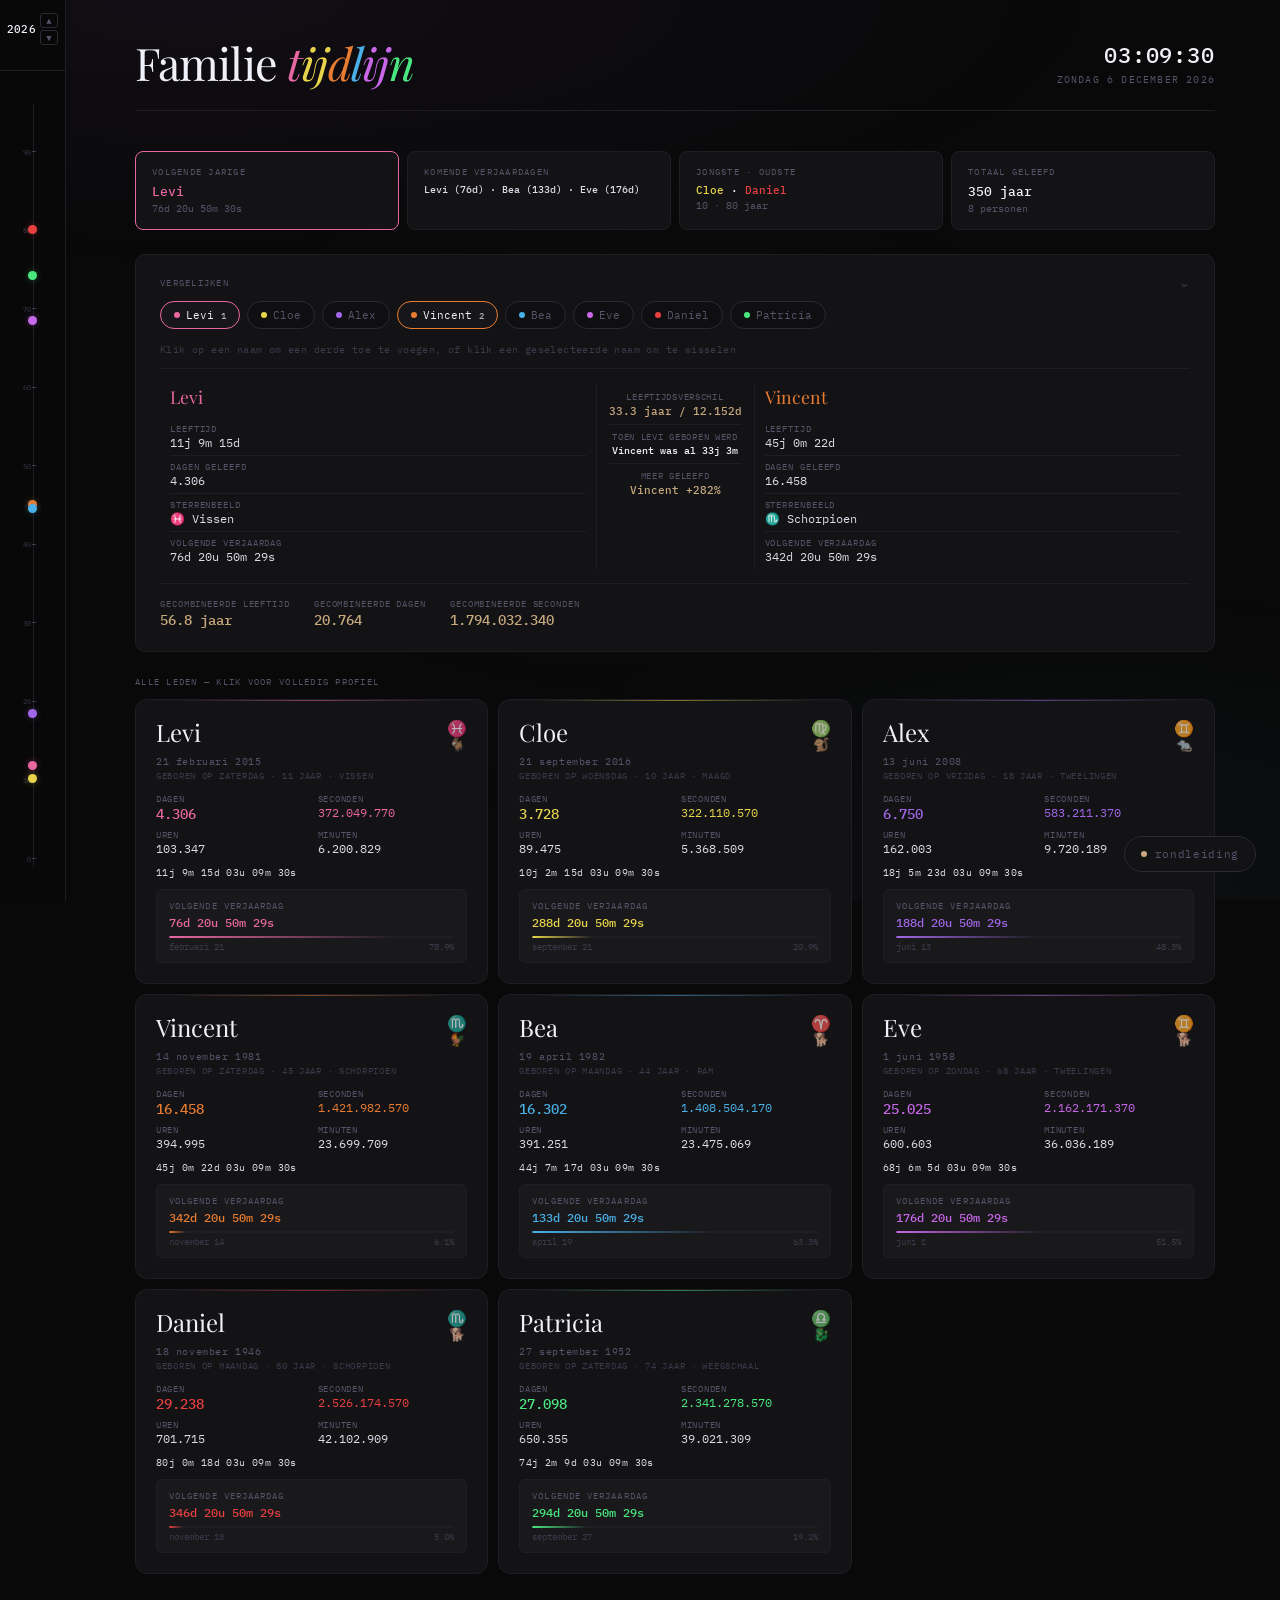
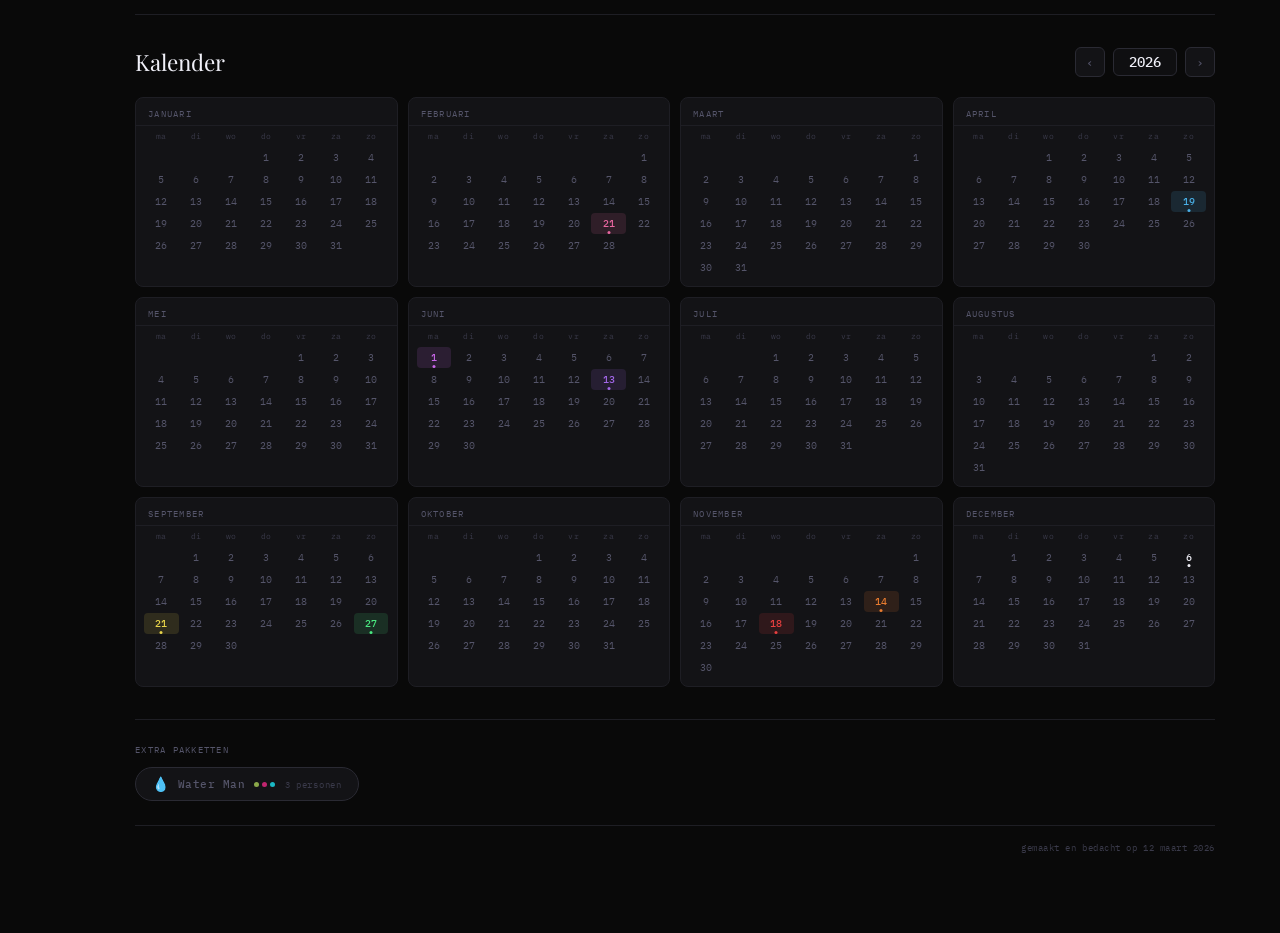
==== commit e1bda55f: "Add conception block, vertical sidebar spectrum, extra live facts, design polish Conception block (f" ====
--- a/family.html
+++ b/family.html
@@ -15,7 +15,7 @@
   --ff-mono:'IBM Plex Mono',monospace;
 }
 body { background:var(--bg); color:var(--text); font-family:var(--ff-mono); min-height:100vh; padding:40px 20px 80px; overflow-x:hidden; }
-body::before { content:''; position:fixed; inset:0; background:radial-gradient(ellipse 100% 40% at 20% 0%,rgba(168,103,232,.04),transparent),radial-gradient(ellipse 80% 50% at 80% 100%,rgba(103,181,232,.03),transparent); pointer-events:none; z-index:0; }
+body::before { content:''; position:fixed; inset:0; background:radial-gradient(ellipse 120% 50% at 15% 0%,rgba(168,103,232,.055),transparent 60%),radial-gradient(ellipse 90% 60% at 85% 100%,rgba(103,181,232,.04),transparent 60%),radial-gradient(ellipse 55% 45% at 50% 48%,rgba(200,169,126,.022),transparent 70%); pointer-events:none; z-index:0; }
 .wrap { max-width:1080px; margin:0 auto; position:relative; z-index:1; }
 
 /* HEADER */
@@ -108,11 +108,11 @@
 /* CARDS */
 .section-label { font-size:9px; color:var(--muted); letter-spacing:.14em; text-transform:uppercase; margin-bottom:12px; }
 .cards { display:grid; grid-template-columns:repeat(3,1fr); gap:10px; }
-.card { background:var(--card); border:1px solid var(--border); border-radius:10px; padding:18px; position:relative; overflow:hidden; transition:border-color .25s,background .25s; animation:fadeUp .5s ease both; cursor:pointer; -webkit-tap-highlight-color:transparent; }
+.card { background:var(--card); border:1px solid var(--border); border-radius:12px; padding:20px; position:relative; overflow:hidden; transition:border-color .25s,background .25s; animation:fadeUp .5s ease both; cursor:pointer; -webkit-tap-highlight-color:transparent; }
 .card:hover { background:var(--card-hover); }
 .card-topline { position:absolute; top:0; left:0; right:0; height:1px; opacity:.5; }
 .card-header { display:flex; justify-content:space-between; align-items:flex-start; margin-bottom:4px; }
-.card-name { font-family:var(--ff-serif); font-size:1.45rem; font-weight:400; color:var(--white); line-height:1; }
+.card-name { font-family:var(--ff-serif); font-size:1.5rem; font-weight:400; color:var(--white); line-height:1; }
 .card-icons { display:flex; flex-direction:column; align-items:center; gap:2px; line-height:1; opacity:.7; }
 .card-zodiac { font-size:16px; line-height:1; }
 .card-cn { font-size:13px; line-height:1; }
@@ -256,6 +256,45 @@
 .pack-btn-action { font-size:9px; color:var(--muted2); letter-spacing:.08em; margin-left:2px; }
 .pack-btn.active .pack-btn-action { color:var(--muted); }
 
+/* SPECTRUM SIDEBAR */
+.spectrum-sidebar { display:none; position:fixed; left:0; top:0; bottom:0; width:66px; background:rgba(9,9,9,.97); border-right:1px solid var(--border); z-index:200; flex-direction:column; }
+.sp-sb-top { padding:13px 6px 10px; display:flex; flex-direction:column; align-items:center; gap:5px; border-bottom:1px solid var(--border); }
+.sp-sb-year-row { display:flex; align-items:center; gap:4px; }
+.sp-sb-year { font-family:var(--ff-mono); font-size:11px; font-weight:500; color:var(--white); letter-spacing:.02em; }
+.sp-sb-ynav { display:flex; flex-direction:column; gap:2px; }
+.sp-sb-btn { background:none; border:1px solid var(--border-light); border-radius:3px; color:var(--muted); font-size:9px; width:18px; height:15px; cursor:pointer; display:flex; align-items:center; justify-content:center; transition:color .15s,border-color .15s; line-height:1; padding:0; font-family:var(--ff-mono); }
+.sp-sb-btn:hover { color:var(--white); border-color:var(--muted); }
+.sp-sb-now { font-size:8px; color:var(--muted2); cursor:pointer; background:none; border:none; font-family:var(--ff-mono); letter-spacing:.03em; padding:0; opacity:0; transition:opacity .2s,color .15s; pointer-events:none; }
+.sp-sb-now.vis { opacity:1; pointer-events:auto; }
+.sp-sb-now:hover { color:var(--text); }
+.sp-sb-inner { flex:1; position:relative; overflow:hidden; }
+.sp-sb-axis { position:absolute; left:33px; top:4%; bottom:4%; width:1px; background:var(--border); }
+.sp-sb-tick { position:absolute; right:34px; font-size:7px; color:var(--muted2); font-family:var(--ff-mono); line-height:1; transform:translateY(-50%); }
+.sp-sb-tick::after { content:''; position:absolute; right:-5px; top:50%; width:4px; height:1px; background:var(--muted2); transform:translateY(-50%); }
+.sp-sb-person { position:absolute; left:0; right:0; display:flex; justify-content:center; align-items:center; height:22px; cursor:pointer; transform:translateY(-50%); }
+.sp-sb-dot { width:9px; height:9px; border-radius:50%; flex-shrink:0; transition:transform .2s; }
+.sp-sb-person:hover .sp-sb-dot { transform:scale(1.65); }
+.sp-sb-tip { position:absolute; left:50px; background:var(--card); border:1px solid var(--border-light); border-radius:6px; padding:5px 10px; font-size:10px; font-family:var(--ff-mono); color:var(--white); white-space:nowrap; opacity:0; transition:opacity .15s; pointer-events:none; top:50%; transform:translateY(-50%); z-index:201; box-shadow:0 4px 20px rgba(0,0,0,.6); }
+.sp-sb-tip-age { font-size:8px; color:var(--muted); display:block; margin-top:2px; }
+.sp-sb-person:hover .sp-sb-tip { opacity:1; }
+@media(min-width:900px) {
+  .spectrum-sidebar { display:flex; }
+  .spectrum-wrap { display:none; }
+  body { padding-left:90px; }
+}
+
+/* SPECTRUM MOBILE ARROWS */
+.spectrum-arrow-btn { background:none; border:1px solid var(--border-light); border-radius:5px; color:var(--muted); font-family:var(--ff-mono); font-size:12px; width:28px; height:28px; cursor:pointer; display:flex; align-items:center; justify-content:center; transition:color .15s,border-color .15s; -webkit-tap-highlight-color:transparent; }
+.spectrum-arrow-btn:hover { color:var(--white); border-color:var(--muted); }
+
+/* CONCEPTION BLOCK */
+.conception-block { background:var(--card); border:1px solid var(--border); border-radius:10px; padding:18px 20px; }
+.conception-label { font-size:10px; color:var(--muted); letter-spacing:.08em; text-transform:uppercase; margin-bottom:8px; }
+.conception-dates { font-family:var(--ff-serif); font-size:1.15rem; color:var(--white); margin-bottom:10px; line-height:1.3; }
+.conception-badges { display:flex; flex-wrap:wrap; gap:7px; margin-bottom:10px; }
+.conception-badge { display:inline-flex; align-items:center; gap:5px; background:rgba(255,255,255,.035); border:1px solid var(--border-light); border-radius:20px; padding:4px 11px; font-size:10px; color:var(--muted); font-family:var(--ff-mono); }
+.conception-note { font-size:10px; color:var(--muted2); line-height:1.6; font-style:italic; }
+
 /* ANIMS */
 @keyframes fadeUp { from{opacity:0;transform:translateY(12px)} to{opacity:1;transform:translateY(0)} }
 @keyframes pulse { 0%,100%{transform:scale(1);opacity:1} 50%{transform:scale(1.8);opacity:.4} }
@@ -287,6 +326,20 @@
 </style>
 </head>
 <body>
+<div class="spectrum-sidebar" id="spectrum-sidebar">
+  <div class="sp-sb-top">
+    <div class="sp-sb-year-row">
+      <span class="sp-sb-year" id="sp-sb-year">2026</span>
+      <div class="sp-sb-ynav">
+        <button class="sp-sb-btn" id="sp-sb-up" title="Later jaar">▲</button>
+        <button class="sp-sb-btn" id="sp-sb-down" title="Eerder jaar">▼</button>
+      </div>
+    </div>
+    <button class="sp-sb-now" id="sp-sb-now">nu</button>
+  </div>
+  <div class="sp-sb-inner" id="sp-sb-inner"></div>
+</div>
+
 <div class="wrap">
   <header class="header">
     <h1>Familie <em id="tijdlijn-word"><span class="h1-letter">t</span><span class="h1-letter">i</span><span class="h1-letter">j</span><span class="h1-letter">d</span><span class="h1-letter">l</span><span class="h1-letter">i</span><span class="h1-letter">j</span><span class="h1-letter">n</span></em></h1>
@@ -308,7 +361,9 @@
       <div class="spectrum-title">Leeftijdsoverzicht — klik voor profiel</div>
       <div class="spectrum-year-widget">
         <button class="spectrum-now-btn hidden" id="spectrum-now-btn">terug naar nu</button>
+        <button class="spectrum-arrow-btn" id="spectrum-arr-prev" title="Eerder jaar">◀</button>
         <div class="spectrum-year-box" id="spectrum-year-box" title="Scroll om jaar te wisselen"></div>
+        <button class="spectrum-arrow-btn" id="spectrum-arr-next" title="Later jaar">▶</button>
       </div>
     </div>
     <div class="spectrum" id="spectrum"><div class="spectrum-axis"></div></div>
@@ -616,6 +671,21 @@
   return'Herfst';
 }
 
+function conceptionRange(dob) {
+  // Fertilization to birth ≈ 266 days (38 weeks), ±10 days
+  return {
+    early: new Date(dob.getTime() - 276 * 86400000),
+    late:  new Date(dob.getTime() - 256 * 86400000)
+  };
+}
+function conceptionSeason(d) {
+  var m=d.getMonth();
+  if(m<2||m===11) return'\u2744\ufe0f Winter';
+  if(m<5) return'\ud83c\udf38 Lente';
+  if(m<8) return'\u2600\ufe0f Zomer';
+  return'\ud83c\udf42 Herfst';
+}
+
 // ─── COMPARE TOGGLE ───
 var cmpOpen = true;
 document.getElementById('cmp-toggle').onclick = function() {
@@ -806,6 +876,7 @@
   } else {
     btn.classList.add('hidden');
   }
+  updateSidebarYearUI();
 }
 
 (function(){
@@ -882,7 +953,93 @@
     sp.appendChild(dot);
   }
   spectrumDone = true;
-}
+  buildSpectrumSidebar();
+}
+
+function buildSpectrumSidebar() {
+  var inner = document.getElementById('sp-sb-inner');
+  if (!inner) return;
+  inner.innerHTML = '';
+
+  var refDate = spectrumRefDate();
+  var active = activePeople();
+  var maxAge = 0;
+  for (var i = 0; i < active.length; i++) {
+    var a = (refDate - active[i].p.dob) / (365.25 * 24 * 3600 * 1000);
+    if (a > maxAge) maxAge = a;
+  }
+  maxAge = Math.ceil(maxAge / 10) * 10 + 5;
+  if (maxAge < 10) maxAge = 10;
+
+  var axis = document.createElement('div');
+  axis.className = 'sp-sb-axis';
+  inner.appendChild(axis);
+
+  for (var t = 0; t <= maxAge; t += 10) {
+    var tick = document.createElement('div');
+    tick.className = 'sp-sb-tick';
+    // oldest at top (low top%), youngest at bottom (high top%)
+    tick.style.top = ((1 - t / maxAge) * 90 + 5) + '%';
+    tick.textContent = t;
+    inner.appendChild(tick);
+  }
+
+  for (var i = 0; i < active.length; i++) {
+    var p = active[i].p, pidx = active[i].i;
+    var ageF = (refDate - p.dob) / (365.25 * 24 * 3600 * 1000);
+    if (ageF < 0) continue;
+    var topPct = (1 - ageF / maxAge) * 90 + 5;
+
+    var person = document.createElement('div');
+    person.className = 'sp-sb-person';
+    person.style.top = topPct + '%';
+    person.innerHTML =
+      '<div class="sp-sb-dot" style="background:' + p.c + ';box-shadow:0 0 7px ' + p.c + '55"></div>'
+      + '<div class="sp-sb-tip"><span style="color:' + p.c + '">' + p.name + '</span>'
+      + '<span class="sp-sb-tip-age">' + ageF.toFixed(1) + ' jaar</span></div>';
+
+    (function(ri) {
+      person.onclick = function() { if (spectrumYear === null) openFullscreen(ri); };
+    })(pidx);
+    inner.appendChild(person);
+  }
+  updateSidebarYearUI();
+}
+
+function updateSidebarYearUI() {
+  var yearEl = document.getElementById('sp-sb-year');
+  var nowBtn = document.getElementById('sp-sb-now');
+  if (!yearEl) return;
+  var now = new Date();
+  yearEl.textContent = spectrumYear === null ? now.getFullYear() : spectrumYear;
+  if (nowBtn) {
+    if (spectrumYear !== null && spectrumYear !== now.getFullYear()) nowBtn.classList.add('vis');
+    else nowBtn.classList.remove('vis');
+  }
+}
+
+// ─── SIDEBAR + MOBILE ARROW CONTROLS ───
+(function() {
+  function changeSpectrumYear(dir) {
+    var now = new Date();
+    var cur = spectrumYear === null ? now.getFullYear() : spectrumYear;
+    spectrumYear = cur + dir;
+    if (spectrumYear === now.getFullYear()) spectrumYear = null;
+    updateSpectrumYearUI();
+    spectrumDone = false;
+    buildSpectrum();
+  }
+  var sbUp   = document.getElementById('sp-sb-up');
+  var sbDown = document.getElementById('sp-sb-down');
+  var sbNow  = document.getElementById('sp-sb-now');
+  var arrPrev = document.getElementById('spectrum-arr-prev');
+  var arrNext = document.getElementById('spectrum-arr-next');
+  if (sbUp)   sbUp.onclick   = function() { changeSpectrumYear(+1); };
+  if (sbDown) sbDown.onclick = function() { changeSpectrumYear(-1); };
+  if (sbNow)  sbNow.onclick  = function() { spectrumYear=null; updateSpectrumYearUI(); buildSpectrum(); };
+  if (arrPrev) arrPrev.onclick = function() { changeSpectrumYear(-1); };
+  if (arrNext) arrNext.onclick = function() { changeSpectrumYear(+1); };
+})();
 
 // ─── OVERVIEW ───
 var overviewDone = false;
@@ -1110,6 +1267,11 @@
   if(nextRound===age) nextRound+=10;
   var roundDate=new Date(p.dob.getFullYear()+nextRound,p.dob.getMonth(),p.dob.getDate());
   var daysToRound=Math.round((roundDate-now)/86400000);
+  var moonCycles=Math.floor(dur.totalDays/29.53);
+  var hairCm=Math.round(dur.totalDays*0.0411);
+  var hairStr=hairCm>=200?(hairCm/100).toFixed(1)+' meter':hairCm+' cm';
+  var conc=conceptionRange(p.dob);
+  var concSeas=conceptionSeason(conc.early);
 
   var mls=getMilestones(p.dob,now);
   var tlHTML='';
@@ -1170,22 +1332,38 @@
     +'<div style="margin-top:12px">'+bdRows+'</div>'
     +'</div>'
 
+    +'<div class="fs-section"><div class="fs-section-title">\ud83c\udf31 Jij bestond al!</div>'
+    +'<div class="conception-block">'
+    +'<div class="conception-label">Waarschijnlijk verwekt ergens tussen</div>'
+    +'<div class="conception-dates">'+conc.early.getDate()+' '+MONTHS_NL[conc.early.getMonth()]+' en '+conc.late.getDate()+' '+MONTHS_NL[conc.late.getMonth()]+' '+conc.early.getFullYear()+'</div>'
+    +'<div class="conception-badges">'
+    +'<span class="conception-badge">'+concSeas+'</span>'
+    +'<span class="conception-badge">\u231b ~9 maanden voor geboorte</span>'
+    +'<span class="conception-badge">\ud83d\udcc5 '+conc.early.getFullYear()+'</span>'
+    +'</div>'
+    +'<div class="conception-note">Op dat magische moment begon jij als het allerkleinste beginnetje \ud83e\udd0f &mdash; kleiner dan een stofje!</div>'
+    +'</div></div>'
+
     +'<div class="fs-section"><div class="fs-section-title">Levenscijfers</div>'
     +'<div class="fs-grid">'
-    +'<div class="fs-item"><div class="fs-item-label">Hartslagen ♥</div><div class="fs-item-val" id="fs-heartbeats">'+fmt(Math.round(dur.totalSecs*(66/60)))+'</div><div class="fs-item-sub">~66/min · live</div></div>'
-    +'<div class="fs-item"><div class="fs-item-label">Ademhalingen</div><div class="fs-item-val" id="fs-breaths">'+fmt(Math.round(dur.totalSecs*(15/60)))+'</div><div class="fs-item-sub">~15/min · live</div></div>'
+    +'<div class="fs-item"><div class="fs-item-label">Hartslagen \u2665</div><div class="fs-item-val" id="fs-heartbeats">'+fmt(Math.round(dur.totalSecs*(66/60)))+'</div><div class="fs-item-sub">~66/min \xb7 live</div></div>'
+    +'<div class="fs-item"><div class="fs-item-label">Ademhalingen</div><div class="fs-item-val" id="fs-breaths">'+fmt(Math.round(dur.totalSecs*(15/60)))+'</div><div class="fs-item-sub">~15/min \xb7 live</div></div>'
+    +'<div class="fs-item"><div class="fs-item-label">Oogknipperingen \ud83d\udc41</div><div class="fs-item-val" id="fs-blinks">'+fmt(Math.round(dur.totalSecs*(10/60)))+'</div><div class="fs-item-sub">~10/min \xb7 live</div></div>'
+    +'<div class="fs-item"><div class="fs-item-label">Stappen gelopen \ud83d\udc63</div><div class="fs-item-val" id="fs-steps">'+fmt(Math.round(dur.totalDays*7500))+'</div><div class="fs-item-sub">~7.500/dag schatting</div></div>'
     +'<div class="fs-item"><div class="fs-item-label">Slaapdagen</div><div class="fs-item-val">'+fmt(sleepDays)+'</div><div class="fs-item-sub">~33% van het leven</div></div>'
+    +'<div class="fs-item"><div class="fs-item-label">Weekenddagen</div><div class="fs-item-val">'+fmt(weekends)+'</div><div class="fs-item-sub">~28% van de dagen</div></div>'
+    +'<div class="fs-item"><div class="fs-item-label">Maanrondes \ud83c\udf19</div><div class="fs-item-val">'+moonCycles+'</div><div class="fs-item-sub">1 rondje = 29,5 dagen</div></div>'
     +'<div class="fs-item"><div class="fs-item-label">Schrikkeljaren</div><div class="fs-item-val">'+leapYears+'</div><div class="fs-item-sub">elke ~4 jaar</div></div>'
-    +'<div class="fs-item"><div class="fs-item-label">Weekenddagen</div><div class="fs-item-val">'+fmt(weekends)+'</div><div class="fs-item-sub">~28% van de dagen</div></div>'
     +'<div class="fs-item"><div class="fs-item-label">Dag van het jaar</div><div class="fs-item-val">dag '+dayOfYear+'</div><div class="fs-item-sub">in '+p.dob.getFullYear()+'</div></div>'
     +'</div></div>'
 
     +'<div class="fs-section"><div class="fs-section-title">Weetjes</div>'
     +'<div class="funfacts">'
     +'<div class="funfact"><strong>Volgende ronde verjaardag</strong>Wordt '+nextRound+' jaar over '+(daysToRound>0?daysToRound+' dagen':'reeds voorbij')+'</div>'
-    +'<div class="funfact"><strong>Seizoen geboren</strong>'+seas+' · op een '+wdBorn+'</div>'
+    +'<div class="funfact"><strong>Seizoen geboren</strong>'+seas+' \xb7 op een '+wdBorn+'</div>'
     +'<div class="funfact"><strong>Sterrenbeeld</strong>'+z+' '+zn+'</div>'
-    +'<div class="funfact"><strong>Leeftijd in weken</strong>'+fmt(Math.floor(dur.totalDays/7))+' weken</div>'
+    +'<div class="funfact"><strong>Haar gegroeid \ud83d\udc87</strong>In totaal ~'+hairStr+' aan haar gegroeid in het leven</div>'
+    +'<div class="funfact"><strong>Leeftijd in weken</strong>'+fmt(Math.floor(dur.totalDays/7))+' weken oud</div>'
     +'<div class="funfact" style="grid-column:1/-1;border-color:'+p.c+'33;display:flex;align-items:center;justify-content:space-between;gap:16px">'
     +'<div><strong style="color:'+p.c+'">Chinees dierenriem</strong>Het jaar '+cn.year+' was het jaar van de <strong style="color:'+p.c+'">'+cn.animal+'</strong></div>'
     +'<span style="font-size:2.6rem;line-height:1;flex-shrink:0">'+cn.emoji+'</span>'
@@ -1219,6 +1397,8 @@
     set('fs-bd-cd',  isToday?'🎂 Vandaag jarig!':cdStr(nb-now));
     set('fs-heartbeats', fmt(Math.round(dur.totalSecs*(66/60))));
     set('fs-breaths',    fmt(Math.round(dur.totalSecs*(15/60))));
+    set('fs-blinks',     fmt(Math.round(dur.totalSecs*(10/60))));
+    set('fs-steps',      fmt(Math.round(dur.totalDays*7500)));
   },1000);
 }
 
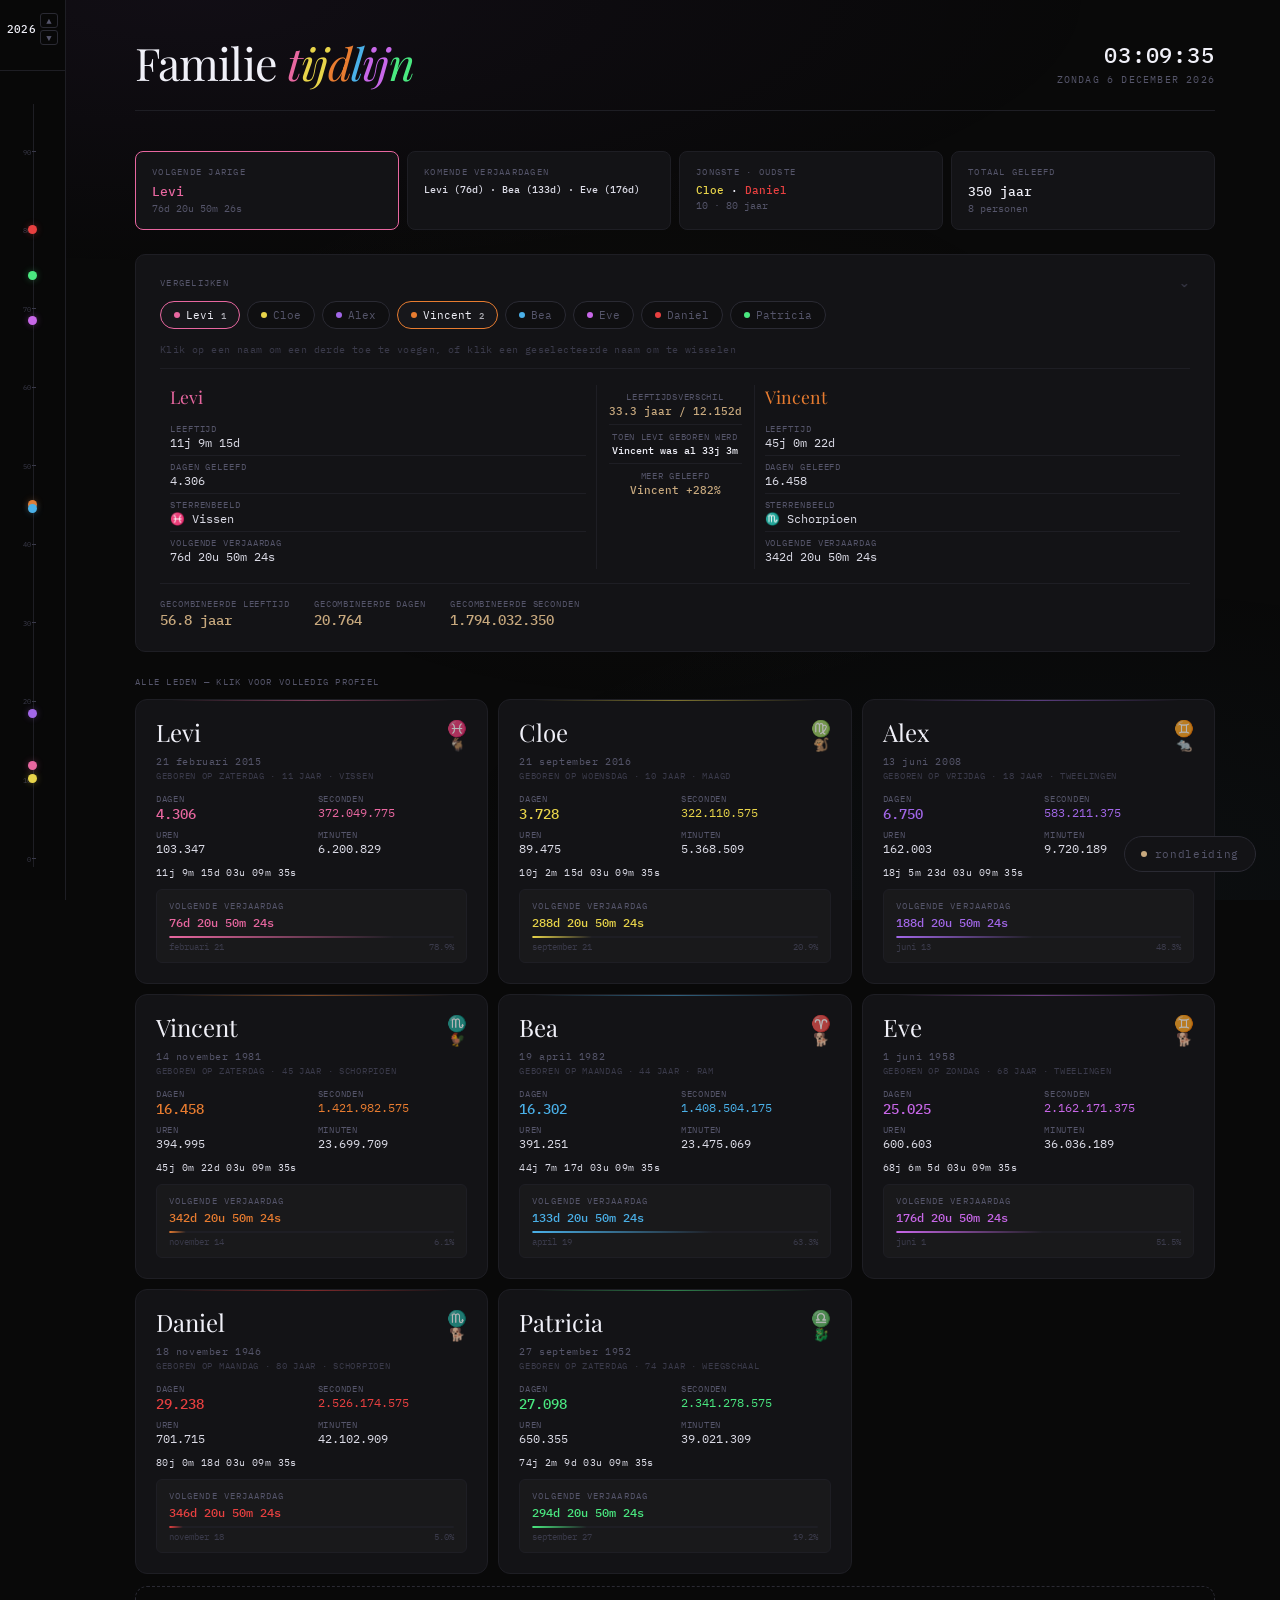
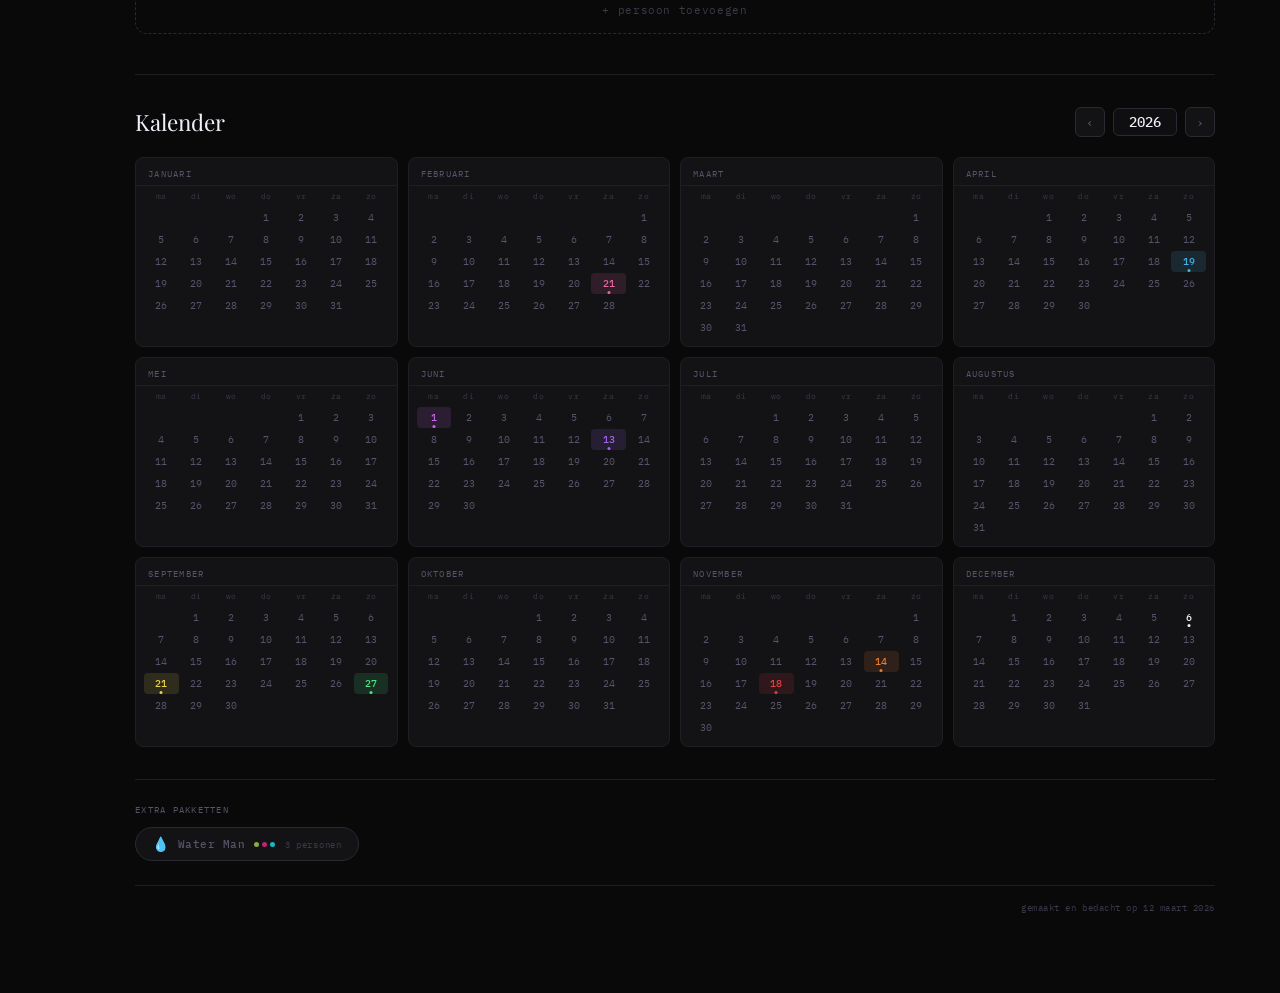
==== commit 33f6a8c3: "Add collapsible sections, comparison system, birthday analytics, custom adder Collapsible sections: " ====
--- a/family.html
+++ b/family.html
@@ -156,7 +156,7 @@
 .fs-live-label { font-size:9px; color:var(--muted); letter-spacing:.1em; text-transform:uppercase; margin-bottom:6px; }
 .fs-live-val { font-size:1rem; color:var(--white); font-weight:500; font-variant-numeric:tabular-nums; }
 .fs-section { margin-bottom:22px; }
-.fs-section-title { font-size:9px; color:var(--muted); letter-spacing:.14em; text-transform:uppercase; margin-bottom:10px; padding-bottom:8px; border-bottom:1px solid var(--border); }
+.fs-section-title { font-size:9px; color:var(--muted); letter-spacing:.14em; text-transform:uppercase; flex:1; transition:color .15s; }
 .fs-grid { display:grid; grid-template-columns:repeat(3,1fr); gap:8px; }
 .fs-item { background:var(--card); border:1px solid var(--border); border-radius:8px; padding:12px 14px; }
 .fs-item-label { font-size:9px; color:var(--muted); letter-spacing:.1em; text-transform:uppercase; margin-bottom:4px; }
@@ -295,6 +295,85 @@
 .conception-badge { display:inline-flex; align-items:center; gap:5px; background:rgba(255,255,255,.035); border:1px solid var(--border-light); border-radius:20px; padding:4px 11px; font-size:10px; color:var(--muted); font-family:var(--ff-mono); }
 .conception-note { font-size:10px; color:var(--muted2); line-height:1.6; font-style:italic; }
 
+/* COLLAPSIBLE SECTIONS */
+.fs-section-hd { display:flex; align-items:center; justify-content:space-between; padding-bottom:8px; border-bottom:1px solid var(--border); margin-bottom:10px; cursor:pointer; user-select:none; -webkit-user-select:none; }
+.fs-section-hd:hover .fs-section-title { color:var(--text); }
+.fs-section-controls { display:flex; align-items:center; gap:8px; flex-shrink:0; }
+.fs-section-chev { font-size:13px; color:var(--muted2); transition:transform .32s cubic-bezier(.4,0,.2,1); line-height:1; padding-left:4px; }
+.fs-section.collapsed .fs-section-chev { transform:rotate(-90deg); }
+.fs-section-bd { display:grid; grid-template-rows:1fr; transition:grid-template-rows .35s cubic-bezier(.4,0,.2,1); overflow:hidden; }
+.fs-section.collapsed .fs-section-bd { grid-template-rows:0fr; }
+.fs-section-bd-inner { overflow:hidden; min-height:0; transition:opacity .25s ease; }
+.fs-section.collapsed .fs-section-bd-inner { opacity:0; }
+
+/* COMPARE */
+.fs-cmp-btn { background:none; border:1px solid var(--border-light); border-radius:5px; color:var(--muted2); font-family:var(--ff-mono); font-size:9px; padding:3px 8px; cursor:pointer; letter-spacing:.05em; transition:color .15s,border-color .15s,background .15s; white-space:nowrap; -webkit-tap-highlight-color:transparent; }
+.fs-cmp-btn:hover { color:var(--text); border-color:var(--muted); }
+.fs-cmp-btn.active { color:var(--white); border-color:var(--muted); background:rgba(255,255,255,.05); }
+.fs-cmpall-bar { min-height:32px; display:flex; align-items:center; margin-top:14px; }
+.fs-cmpall-btn { background:none; border:1px solid var(--border-light); border-radius:6px; color:var(--muted); font-family:var(--ff-mono); font-size:10px; padding:6px 12px; cursor:pointer; transition:color .15s,border-color .15s; -webkit-tap-highlight-color:transparent; }
+.fs-cmpall-btn:hover { color:var(--text); border-color:var(--muted); }
+.fs-cmpall-active { display:flex; align-items:center; gap:8px; font-size:10px; font-family:var(--ff-mono); flex-wrap:wrap; }
+.fs-cmpall-stop { background:none; border:1px solid var(--border-light); border-radius:5px; color:var(--muted); font-family:var(--ff-mono); font-size:9px; padding:3px 8px; cursor:pointer; margin-left:4px; }
+.fs-cmpall-stop:hover { color:var(--text); border-color:var(--muted); }
+.fs-cmp-picker-wrap { position:absolute; right:0; top:calc(100% + 6px); background:var(--card); border:1px solid var(--border-light); border-radius:8px; padding:6px; z-index:500; box-shadow:0 8px 32px rgba(0,0,0,.75); min-width:150px; }
+.cmp-pick-row { display:flex; align-items:center; gap:8px; padding:7px 10px; border-radius:5px; cursor:pointer; font-size:11px; font-family:var(--ff-mono); color:var(--text); transition:background .12s; -webkit-tap-highlight-color:transparent; }
+.cmp-pick-row:hover { background:var(--surface); }
+.cmp-pick-dot { width:7px; height:7px; border-radius:50%; flex-shrink:0; }
+.fs-cmp-panel { margin-top:10px; border-radius:8px; padding:12px 14px; }
+.fs-cmp-panel-hd { display:flex; align-items:center; justify-content:space-between; margin-bottom:8px; }
+.fs-cmp-panel-name { font-size:11px; font-family:var(--ff-serif); }
+.fs-cmp-panel-stop { background:none; border:none; color:var(--muted2); cursor:pointer; font-size:12px; padding:0 2px; line-height:1; }
+.fs-cmp-panel-stop:hover { color:var(--text); }
+.cmp-val-row { display:flex; align-items:center; justify-content:space-between; padding:4px 0; border-bottom:1px solid rgba(255,255,255,.04); font-size:11px; }
+.cmp-val-row:last-child { border-bottom:none; }
+.cmp-val-label { color:var(--muted); font-size:9px; letter-spacing:.08em; text-transform:uppercase; }
+.cmp-val-val { color:var(--white); font-variant-numeric:tabular-nums; }
+
+/* CARD OPEN ANIM */
+@keyframes cardFlipOpen { 0%{transform:perspective(700px) rotateY(0deg) scale(1)} 35%{transform:perspective(700px) rotateY(22deg) scale(1.02)} 65%{transform:perspective(700px) rotateY(-6deg) scale(1.01)} 100%{transform:perspective(700px) rotateY(0deg) scale(1)} }
+.card.opening { animation:cardFlipOpen .42s cubic-bezier(.4,0,.2,1) both; }
+@keyframes fsEntrance { from{opacity:0;transform:translateY(18px)} to{opacity:1;transform:translateY(0)} }
+
+/* BIRTHDAY LIST */
+.bd-analytics { display:grid; grid-template-columns:repeat(3,1fr); gap:8px; margin-bottom:14px; }
+.bd-stat { background:var(--surface); border-radius:7px; padding:10px 12px; }
+.bd-stat-label { font-size:9px; color:var(--muted); letter-spacing:.08em; text-transform:uppercase; margin-bottom:4px; }
+.bd-stat-val { font-size:11px; color:var(--white); }
+.bd-row { display:flex; align-items:center; justify-content:space-between; padding:8px 0; border-bottom:1px solid var(--border); font-size:11px; }
+.bd-row-age { font-family:var(--ff-serif); font-size:1rem; min-width:32px; }
+.bd-row-date { color:var(--text); }
+.bd-row-diff { color:var(--muted); font-variant-numeric:tabular-nums; margin-left:8px; }
+.bd-more-btn { width:100%; background:none; border:1px dashed var(--border-light); border-radius:6px; color:var(--muted); font-family:var(--ff-mono); font-size:10px; padding:9px; cursor:pointer; margin-top:8px; transition:color .15s,border-color .15s; letter-spacing:.06em; -webkit-tap-highlight-color:transparent; }
+.bd-more-btn:hover { color:var(--text); border-color:var(--muted); }
+
+/* ADDER */
+.adder-strip { margin-top:12px; }
+.adder-trigger { display:flex; align-items:center; justify-content:center; gap:8px; width:100%; background:none; border:1px dashed var(--border-light); border-radius:12px; color:var(--muted2); font-family:var(--ff-mono); font-size:11px; padding:16px; cursor:pointer; transition:color .2s,border-color .2s; letter-spacing:.06em; -webkit-tap-highlight-color:transparent; }
+.adder-trigger:hover { color:var(--muted); border-color:var(--muted2); }
+.adder-modal-wrap { position:fixed; inset:0; z-index:3000; display:flex; align-items:center; justify-content:center; padding:20px; }
+.adder-modal-wrap.hidden { display:none; }
+.adder-modal-bg { position:absolute; inset:0; background:rgba(0,0,0,.8); }
+.adder-modal { position:relative; z-index:1; background:var(--surface); border:1px solid var(--border-light); border-radius:14px; padding:28px; max-width:400px; width:100%; box-shadow:0 20px 64px rgba(0,0,0,.85); }
+.adder-modal-title { font-family:var(--ff-serif); font-size:1.25rem; color:var(--white); margin-bottom:4px; }
+.adder-modal-sub { font-size:10px; color:var(--muted); letter-spacing:.08em; margin-bottom:22px; }
+.adder-field { margin-bottom:16px; }
+.adder-lbl { font-size:9px; color:var(--muted); letter-spacing:.12em; text-transform:uppercase; margin-bottom:6px; display:block; }
+.adder-input { width:100%; background:var(--card); border:1px solid var(--border-light); border-radius:7px; color:var(--white); font-family:var(--ff-mono); font-size:13px; padding:10px 12px; outline:none; transition:border-color .15s; }
+.adder-input:focus { border-color:var(--muted); }
+.adder-input[type=date] { color-scheme:dark; }
+.adder-colors { display:flex; gap:8px; flex-wrap:wrap; }
+.adder-color { width:26px; height:26px; border-radius:50%; cursor:pointer; border:2px solid transparent; transition:border-color .15s,transform .15s; }
+.adder-color.sel { border-color:var(--white); transform:scale(1.2); }
+.adder-footer { display:flex; justify-content:flex-end; gap:8px; margin-top:20px; }
+.adder-btn-sec { background:none; border:1px solid var(--border-light); border-radius:6px; color:var(--muted); font-family:var(--ff-mono); font-size:11px; padding:8px 16px; cursor:pointer; transition:color .15s,border-color .15s; }
+.adder-btn-sec:hover { color:var(--text); border-color:var(--muted); }
+.adder-btn-pri { background:rgba(255,255,255,.09); border:1px solid var(--muted); border-radius:6px; color:var(--white); font-family:var(--ff-mono); font-size:11px; padding:8px 20px; cursor:pointer; transition:background .15s; }
+.adder-btn-pri:hover { background:rgba(255,255,255,.15); }
+.card-remove-btn { position:absolute; bottom:10px; left:12px; background:none; border:none; color:var(--muted2); font-family:var(--ff-mono); font-size:9px; cursor:pointer; opacity:0; transition:opacity .2s,color .2s; padding:0; letter-spacing:.04em; }
+.card:hover .card-remove-btn { opacity:1; }
+.card-remove-btn:hover { color:var(--text); }
+
 /* ANIMS */
 @keyframes fadeUp { from{opacity:0;transform:translateY(12px)} to{opacity:1;transform:translateY(0)} }
 @keyframes pulse { 0%,100%{transform:scale(1);opacity:1} 50%{transform:scale(1.8);opacity:.4} }
@@ -380,6 +459,7 @@
 
   <div class="section-label">Alle leden — klik voor volledig profiel</div>
   <div class="cards" id="cards"></div>
+  <div class="adder-strip"><button class="adder-trigger" id="adder-trigger">+ persoon toevoegen</button></div>
 
   <div class="cal-wrap">
     <div class="cal-header-row">
@@ -468,6 +548,10 @@
 })();
 
 var PACK_ACTIVE = {};
+
+// ─── CUSTOM PEOPLE (session only) ───
+var CUSTOM_PEOPLE = [];
+var CUSTOM_BASE_IDX = 2000;
 
 function getPerson(idx) {
   if (idx < PEOPLE.length) return PEOPLE[idx];
@@ -1773,5 +1857,28 @@
 setInterval(tick,1000);
 checkBirthdayConfetti(new Date());
 </script>
+<div class="adder-modal-wrap hidden" id="adder-modal-wrap">
+  <div class="adder-modal-bg" id="adder-modal-bg"></div>
+  <div class="adder-modal" id="adder-modal">
+    <div class="adder-modal-title">Persoon toevoegen</div>
+    <div class="adder-modal-sub">ALLEEN ZICHTBAAR IN DEZE SESSIE</div>
+    <div class="adder-field">
+      <label class="adder-lbl" for="adder-name">Naam</label>
+      <input class="adder-input" type="text" id="adder-name" placeholder="Voornaam" maxlength="20">
+    </div>
+    <div class="adder-field">
+      <label class="adder-lbl" for="adder-dob">Geboortedatum</label>
+      <input class="adder-input" type="date" id="adder-dob">
+    </div>
+    <div class="adder-field">
+      <label class="adder-lbl">Kleur</label>
+      <div class="adder-colors" id="adder-colors"></div>
+    </div>
+    <div class="adder-footer">
+      <button class="adder-btn-sec" id="adder-cancel">Annuleren</button>
+      <button class="adder-btn-pri" id="adder-confirm">Toevoegen</button>
+    </div>
+  </div>
+</div>
 </body>
 </html>
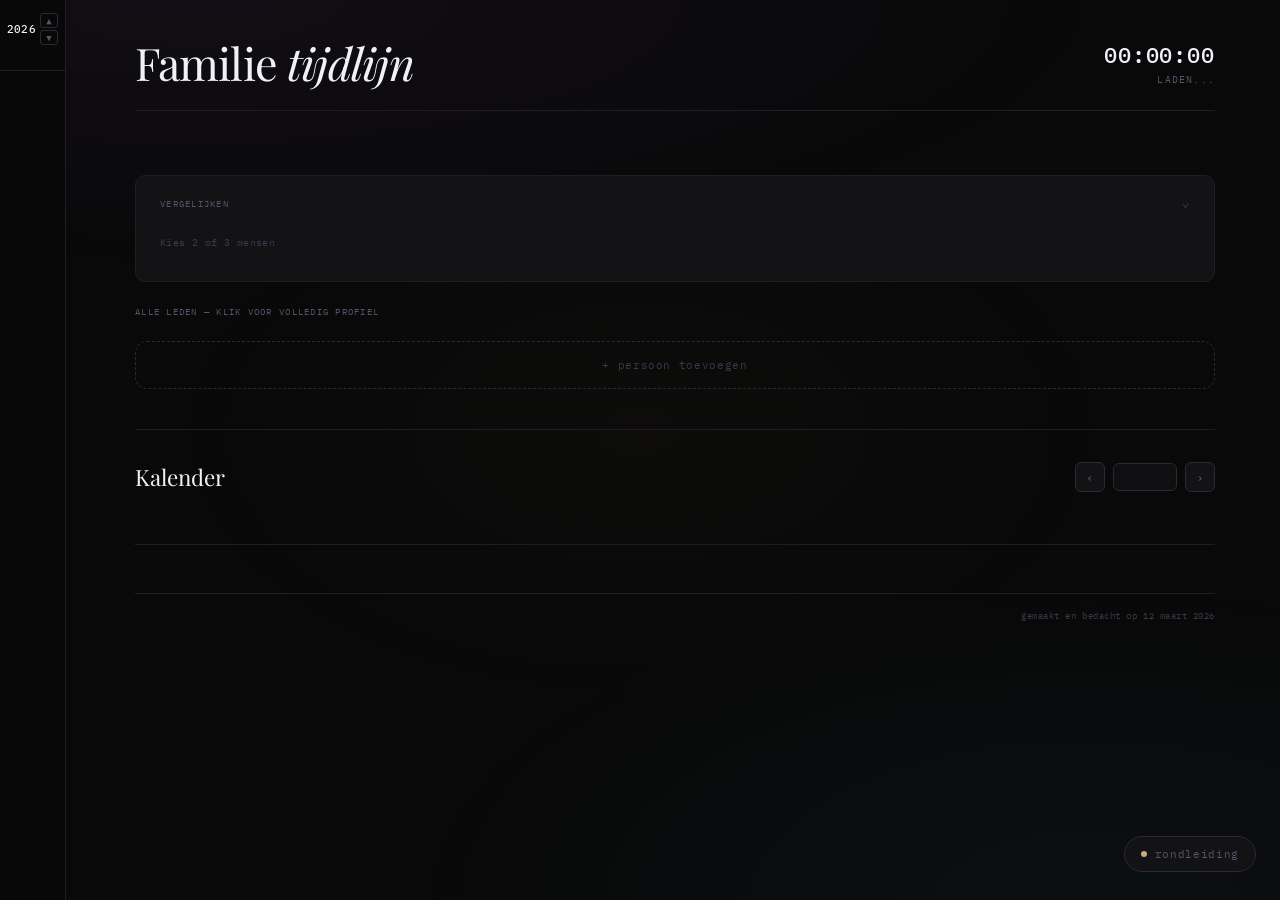
==== commit 8f7d6b3c: "Overhaul family.html: sections, compare, birthday analytics, Frends pack, adder - Add Frends pack (L" ====
--- a/family.html
+++ b/family.html
@@ -331,9 +331,28 @@
 .cmp-val-val { color:var(--white); font-variant-numeric:tabular-nums; }
 
 /* CARD OPEN ANIM */
-@keyframes cardFlipOpen { 0%{transform:perspective(700px) rotateY(0deg) scale(1)} 35%{transform:perspective(700px) rotateY(22deg) scale(1.02)} 65%{transform:perspective(700px) rotateY(-6deg) scale(1.01)} 100%{transform:perspective(700px) rotateY(0deg) scale(1)} }
-.card.opening { animation:cardFlipOpen .42s cubic-bezier(.4,0,.2,1) both; }
+@keyframes cardFlipOpen { 0%{transform:perspective(800px) rotateY(0deg) scale(1)} 30%{transform:perspective(800px) rotateY(28deg) scale(1.03)} 60%{transform:perspective(800px) rotateY(-8deg) scale(1.01)} 80%{transform:perspective(800px) rotateY(4deg) scale(1)} 100%{transform:perspective(800px) rotateY(0deg) scale(1)} }
+.card.opening { animation:cardFlipOpen .52s cubic-bezier(.25,.46,.45,.94) both; }
+
+/* FS ENTRANCE */
 @keyframes fsEntrance { from{opacity:0;transform:translateY(18px)} to{opacity:1;transform:translateY(0)} }
+@keyframes fsSlideIn { from{opacity:0;transform:translateY(32px) scale(.97)} to{opacity:1;transform:none} }
+.fs-overlay.open .fs-content { animation:fsSlideIn .46s cubic-bezier(.25,.46,.45,.94) both; }
+
+/* SECTION STAGGER */
+.fs-section { animation:fsEntrance .38s cubic-bezier(.25,.46,.45,.94) both; }
+.fs-section:nth-child(1){ animation-delay:.05s }
+.fs-section:nth-child(2){ animation-delay:.10s }
+.fs-section:nth-child(3){ animation-delay:.15s }
+.fs-section:nth-child(4){ animation-delay:.20s }
+.fs-section:nth-child(5){ animation-delay:.25s }
+
+/* HOVER micro-lift on cards */
+.card { transition:border-color .25s,background .25s,transform .22s cubic-bezier(.25,.46,.45,.94),box-shadow .22s; }
+.card:hover { transform:translateY(-2px); box-shadow:0 8px 28px rgba(0,0,0,.35); }
+
+/* LIVE STRIP FADE */
+.fs-live-strip { animation:fsEntrance .4s cubic-bezier(.25,.46,.45,.94) .04s both; }
 
 /* BIRTHDAY LIST */
 .bd-analytics { display:grid; grid-template-columns:repeat(3,1fr); gap:8px; margin-bottom:14px; }
@@ -533,6 +552,15 @@
       { name:'Nina',  dob:new Date(1986,2,4),  c:'#c0256f' },
       { name:'Tygo',  dob:new Date(2017,1,17), c:'#1ab8c4' }
     ]
+  },
+  {
+    id: 'frends',
+    label: 'Frends',
+    emoji: '\u2605',
+    people: [
+      { name:'Lucas', dob:new Date(2008,2,13),  c:'#1a6b3a' },
+      { name:'Beau',  dob:new Date(2008,11,12), c:'#5b4aad' }
+    ]
   }
 ];
 
@@ -557,6 +585,9 @@
   if (idx < PEOPLE.length) return PEOPLE[idx];
   for (var i = 0; i < PACK_REGISTRY.length; i++) {
     if (PACK_REGISTRY[i].idx === idx) return PACK_REGISTRY[i].p;
+  }
+  for (var i = 0; i < CUSTOM_PEOPLE.length; i++) {
+    if (CUSTOM_PEOPLE[i].idx === idx) return CUSTOM_PEOPLE[i].p;
   }
   return null;
 }
@@ -624,6 +655,10 @@
     var entry = PACK_REGISTRY[i];
     if (PACK_ACTIVE[entry.packId] && !hiddenPeople[entry.idx]) out.push({p:entry.p, i:entry.idx});
   }
+  for (var i = 0; i < CUSTOM_PEOPLE.length; i++) {
+    var ce = CUSTOM_PEOPLE[i];
+    if (!hiddenPeople[ce.idx]) out.push({p:ce.p, i:ce.idx});
+  }
   return out;
 }
 function hidePerson(idx)  { hiddenPeople[idx]=true;  rebuildAll(); }
@@ -1215,10 +1250,15 @@
     var exactSpans  = card.querySelectorAll('.exact-time span');
     var bdProgLabel = card.querySelector('.bd-prog-label');
 
-    (function(pi) {
-      card.onclick = function(e) { if (e.target.classList.contains('card-hide-btn')) return; openFullscreen(pi); };
-      card.querySelector('.card-hide-btn').onclick = function(e) { e.stopPropagation(); hidePerson(pi); };
-    })(pidx);
+    (function(pi, cardEl) {
+      cardEl.onclick = function(e) {
+        if (e.target.classList.contains('card-hide-btn') || e.target.classList.contains('card-remove-btn')) return;
+        cardEl.classList.add('opening');
+        setTimeout(function(){ cardEl.classList.remove('opening'); }, 480);
+        openFullscreen(pi);
+      };
+      cardEl.querySelector('.card-hide-btn').onclick = function(e) { e.stopPropagation(); hidePerson(pi); };
+    })(pidx, card);
 
     var ce = {
       el:        card,
@@ -1293,6 +1333,228 @@
 
 // ─── FULLSCREEN ───
 var fsIdx = -1, fsTick = null;
+
+// ─── FS COMPARE & SECTION STATE ───
+var fsSectionCmps = {};    // secId → personIdx
+var fsGlobalCmpIdx = null; // null or personIdx
+var fsBdCount = 3;
+var fsCmpPickerOpen = null;
+
+function toggleFsSection(el) {
+  el.classList.toggle('collapsed');
+}
+
+function closeFsCmpPicker() {
+  if (fsCmpPickerOpen) {
+    var id = 'fscmp-picker-' + fsCmpPickerOpen;
+    var el = document.getElementById(id);
+    if (el && el.parentNode) el.parentNode.removeChild(el);
+    fsCmpPickerOpen = null;
+  }
+}
+
+function fsCmpClick(e, btn) {
+  e.stopPropagation();
+  var secId = btn.getAttribute('data-sec');
+  if (fsCmpPickerOpen === secId) { closeFsCmpPicker(); return; }
+  closeFsCmpPicker();
+  var picker = document.createElement('div');
+  picker.className = 'fs-cmp-picker-wrap';
+  picker.id = 'fscmp-picker-' + secId;
+  var active = activePeople();
+  for (var i = 0; i < active.length; i++) {
+    if (active[i].i === fsIdx) continue;
+    (function(idx, p) {
+      var row = document.createElement('div');
+      row.className = 'cmp-pick-row';
+      row.innerHTML = '<div class="cmp-pick-dot" style="background:' + p.c + '"></div>' + p.name;
+      row.onclick = function(ev) {
+        ev.stopPropagation();
+        fsSectionCmps[secId] = idx;
+        closeFsCmpPicker();
+        renderFsCmpPanel(secId);
+        btn.classList.add('active');
+      };
+      picker.appendChild(row);
+    })(active[i].i, active[i].p);
+  }
+  btn.style.position = 'relative';
+  btn.appendChild(picker);
+  fsCmpPickerOpen = secId;
+}
+
+document.addEventListener('click', function(){ closeFsCmpPicker(); });
+
+function fsCmpStop(secId) {
+  delete fsSectionCmps[secId];
+  var slot = document.getElementById(secId + '-cmp');
+  if (slot) slot.innerHTML = '';
+  var btn = document.querySelector('.fs-cmp-btn[data-sec="' + secId + '"]');
+  if (btn) btn.classList.remove('active');
+}
+
+function fsGlobalCmpOpen() {
+  closeFsCmpPicker();
+  var bar = document.getElementById('fs-global-cmp-bar');
+  if (!bar) return;
+  var picker = document.createElement('div');
+  picker.className = 'fs-cmp-picker-wrap';
+  picker.id = 'fscmp-picker-global';
+  var active = activePeople();
+  for (var i = 0; i < active.length; i++) {
+    if (active[i].i === fsIdx) continue;
+    (function(idx, p) {
+      var row = document.createElement('div');
+      row.className = 'cmp-pick-row';
+      row.innerHTML = '<div class="cmp-pick-dot" style="background:' + p.c + '"></div>' + p.name;
+      row.onclick = function(ev) { ev.stopPropagation(); fsGlobalCmpStart(idx); };
+      picker.appendChild(row);
+    })(active[i].i, active[i].p);
+  }
+  bar.style.position = 'relative';
+  bar.appendChild(picker);
+  fsCmpPickerOpen = 'global';
+}
+
+function fsGlobalCmpStart(idx) {
+  fsGlobalCmpIdx = idx;
+  var secs = ['fs-sec-age','fs-sec-bd','fs-sec-stats','fs-sec-facts','fs-sec-miles'];
+  for (var i = 0; i < secs.length; i++) renderFsCmpPanel(secs[i]);
+  var p = getPerson(idx);
+  var bar = document.getElementById('fs-global-cmp-bar');
+  if (bar && p) {
+    bar.innerHTML = '<span class="fs-cmpall-active">Vergeleken met <span style="color:' + p.c + '">' + p.name + '</span>'
+      + '<button class="fs-cmpall-stop" onclick="fsGlobalCmpStop()">stop</button></span>';
+  }
+  closeFsCmpPicker();
+}
+
+function fsGlobalCmpStop() {
+  fsGlobalCmpIdx = null;
+  var secs = ['fs-sec-age','fs-sec-bd','fs-sec-stats','fs-sec-facts','fs-sec-miles'];
+  for (var i = 0; i < secs.length; i++) {
+    var slot = document.getElementById(secs[i] + '-cmp');
+    if (slot) slot.innerHTML = '';
+    var btn = document.querySelector('.fs-cmp-btn[data-sec="' + secs[i] + '"]');
+    if (btn) btn.classList.remove('active');
+  }
+  var bar = document.getElementById('fs-global-cmp-bar');
+  if (bar) bar.innerHTML = '<button class="fs-cmpall-btn" onclick="fsGlobalCmpOpen()">Vergelijk alles met 1 persoon...</button>';
+}
+
+function renderFsCmpPanel(secId) {
+  var slot = document.getElementById(secId + '-cmp');
+  if (!slot) return;
+  var idx = fsGlobalCmpIdx !== null ? fsGlobalCmpIdx : fsSectionCmps[secId];
+  if (idx === undefined || idx === null) { slot.innerHTML = ''; return; }
+  var p = getPerson(idx);
+  if (!p) { slot.innerHTML = ''; return; }
+  var now = new Date();
+  var age = currentAge(p.dob, now);
+  var dur = msDur(now - p.dob);
+  var pts = ageParts(p.dob, now);
+  var nb = nextBirthday(p.dob, now);
+  var cn = chineseYear(p.dob);
+  var content = '';
+  if (secId === 'fs-sec-age') {
+    content = '<div class="cmp-val-row"><span class="cmp-val-label">Leeftijd</span><span class="cmp-val-val">' + pts.y + 'j ' + pts.m + 'm ' + pts.d + 'd</span></div>'
+      + '<div class="cmp-val-row"><span class="cmp-val-label">Dagen geleefd</span><span class="cmp-val-val">' + fmt(dur.totalDays) + '</span></div>'
+      + '<div class="cmp-val-row"><span class="cmp-val-label">Seconden</span><span class="cmp-val-val">' + fmt(dur.totalSecs) + '</span></div>';
+  } else if (secId === 'fs-sec-bd') {
+    content = '<div class="cmp-val-row"><span class="cmp-val-label">Verjaardag</span><span class="cmp-val-val">' + p.dob.getDate() + ' ' + MONTHS_NL[p.dob.getMonth()] + '</span></div>'
+      + '<div class="cmp-val-row"><span class="cmp-val-label">Volgende</span><span class="cmp-val-val">' + cdStr(nb - now) + '</span></div>'
+      + '<div class="cmp-val-row"><span class="cmp-val-label">Wordt</span><span class="cmp-val-val">' + (age + 1) + ' jaar</span></div>';
+  } else if (secId === 'fs-sec-stats') {
+    var sleepD = Math.round(dur.totalDays * 0.33);
+    content = '<div class="cmp-val-row"><span class="cmp-val-label">Hartslagen</span><span class="cmp-val-val">' + fmt(Math.round(dur.totalSecs * (66/60))) + '</span></div>'
+      + '<div class="cmp-val-row"><span class="cmp-val-label">Ademhalingen</span><span class="cmp-val-val">' + fmt(Math.round(dur.totalSecs * (15/60))) + '</span></div>'
+      + '<div class="cmp-val-row"><span class="cmp-val-label">Slaapdagen</span><span class="cmp-val-val">' + fmt(sleepD) + '</span></div>';
+  } else if (secId === 'fs-sec-facts') {
+    content = '<div class="cmp-val-row"><span class="cmp-val-label">Sterrenb.</span><span class="cmp-val-val">' + zodiacSign(p.dob) + ' ' + zodiacName(p.dob) + '</span></div>'
+      + '<div class="cmp-val-row"><span class="cmp-val-label">Seizoen</span><span class="cmp-val-val">' + getSeason(p.dob) + '</span></div>'
+      + '<div class="cmp-val-row"><span class="cmp-val-label">Dierenjaar</span><span class="cmp-val-val">' + cn.emoji + ' ' + cn.animal + '</span></div>';
+  } else if (secId === 'fs-sec-miles') {
+    content = '<div class="cmp-val-row"><span class="cmp-val-label">Leeftijd</span><span class="cmp-val-val">' + age + ' jaar</span></div>'
+      + '<div class="cmp-val-row"><span class="cmp-val-label">Geboren</span><span class="cmp-val-val">' + nlDate(p.dob) + '</span></div>';
+  }
+  slot.innerHTML = '<div class="fs-cmp-panel" style="background:' + p.c + '11;border:1px solid ' + p.c + '44;border-radius:8px;padding:10px 14px;margin-top:10px;">'
+    + '<div class="fs-cmp-panel-hd" style="margin-bottom:6px">'
+    + '<span class="fs-cmp-panel-name" style="color:' + p.c + '">' + p.name + '</span>'
+    + (fsGlobalCmpIdx === null ? '<button class="fs-cmp-panel-stop" onclick="fsCmpStop(\'' + secId + '\')">&#x2715;</button>' : '')
+    + '</div>'
+    + content + '</div>';
+}
+
+function mkFsSec(secId, title, content) {
+  return '<div class="fs-section" id="' + secId + '">'
+    + '<div class="fs-section-hd" onclick="toggleFsSection(this.parentNode)">'
+    + '<span class="fs-section-title">' + title + '</span>'
+    + '<div class="fs-section-controls">'
+    + '<button class="fs-cmp-btn" data-sec="' + secId + '" onclick="fsCmpClick(event,this)" title="Vergelijk">&#9776;</button>'
+    + '<span class="fs-section-chev">&#8963;</span>'
+    + '</div></div>'
+    + '<div class="fs-section-bd"><div class="fs-section-bd-inner">'
+    + content
+    + '<div id="' + secId + '-cmp"></div>'
+    + '</div></div></div>';
+}
+
+function fsBdAnalytics(p, now, age) {
+  var maxFutureAge = age + 30;
+  var counts = [0,0,0,0,0,0,0];
+  for (var yr = now.getFullYear(); yr <= p.dob.getFullYear() + maxFutureAge; yr++) {
+    var d = new Date(yr, p.dob.getMonth(), p.dob.getDate());
+    if (d > now) counts[d.getDay()]++;
+  }
+  var maxC = -1, maxD = 0, minC = Infinity, minD = 0;
+  for (var i = 0; i < 7; i++) {
+    if (counts[i] > maxC) { maxC = counts[i]; maxD = i; }
+    if (counts[i] < minC && counts[i] > 0) { minC = counts[i]; minD = i; }
+  }
+  var thisYrBd = new Date(now.getFullYear(), p.dob.getMonth(), p.dob.getDate());
+  var nextBdWd = (thisYrBd > now) ? WEEKDAYS[thisYrBd.getDay()]
+    : WEEKDAYS[new Date(now.getFullYear()+1, p.dob.getMonth(), p.dob.getDate()).getDay()];
+  return { maxDay: WEEKDAYS[maxD], minDay: WEEKDAYS[minD], nextDay: nextBdWd };
+}
+
+function renderFsBdRows() {
+  var el = document.getElementById('fs-bd-rows');
+  if (!el || fsIdx < 0) return;
+  var p = getPerson(fsIdx);
+  if (!p) return;
+  var now = new Date();
+  var age = currentAge(p.dob, now);
+  var maxAge = age + 30;
+  var rows = '', shown = 0, checkY = now.getFullYear();
+  while (shown < fsBdCount) {
+    var bdD = new Date(checkY, p.dob.getMonth(), p.dob.getDate());
+    var bdAge = checkY - p.dob.getFullYear();
+    if (bdAge > maxAge) break;
+    if (bdD > now) {
+      var dDiff = Math.floor((bdD - now) / 86400000);
+      rows += '<div class="bd-row">'
+        + '<span class="bd-row-age" style="color:' + p.c + '">' + bdAge + '</span>'
+        + '<span class="bd-row-date">' + nlDate(bdD) + ' \xb7 ' + WEEKDAYS[bdD.getDay()] + '</span>'
+        + '<span class="bd-row-diff">' + dDiff + 'd</span>'
+        + '</div>';
+      shown++;
+    }
+    checkY++;
+    if (checkY > p.dob.getFullYear() + maxAge + 2) break;
+  }
+  var canMore = false;
+  for (var ty = checkY; ty <= p.dob.getFullYear() + maxAge; ty++) {
+    var tbd = new Date(ty, p.dob.getMonth(), p.dob.getDate());
+    if (tbd > now) { canMore = true; break; }
+  }
+  if (canMore) rows += '<button class="bd-more-btn" onclick="fsBdMore()">meer zien</button>';
+  el.innerHTML = rows;
+}
+
+function fsBdMore() {
+  fsBdCount += 3;
+  renderFsBdRows();
+}
 
 function getMilestones(dob,now) {
   var age=currentAge(dob,now);
@@ -1327,6 +1589,8 @@
 }
 
 function renderFS(idx,now) {
+  fsBdCount = 3;
+  fsSectionCmps = {};
   var p=getPerson(idx);
   if (!p) return;
   var dur=msDur(now-p.dob), age=currentAge(p.dob,now), pts=ageParts(p.dob,now);
@@ -1355,7 +1619,7 @@
   var hairCm=Math.round(dur.totalDays*0.0411);
   var hairStr=hairCm>=200?(hairCm/100).toFixed(1)+' meter':hairCm+' cm';
   var conc=conceptionRange(p.dob);
-  var concSeas=conceptionSeason(conc.early);
+  var concStr=conc.early.getDate()+' '+MONTHS_NL[conc.early.getMonth()]+' \u2013 '+conc.late.getDate()+' '+MONTHS_NL[conc.late.getMonth()]+' '+conc.early.getFullYear();
 
   var mls=getMilestones(p.dob,now);
   var tlHTML='';
@@ -1369,93 +1633,86 @@
       +'</div>';
   }
 
-  // upcoming 3 birthdays
-  var bdRows='';
-  var bdCount=0;
-  var checkY=now.getFullYear();
-  while(bdCount<3){
-    var bdD=new Date(checkY,p.dob.getMonth(),p.dob.getDate());
-    if(bdD>now){
-      var bdAge=checkY-p.dob.getFullYear();
-      var dDiff=Math.floor((bdD-now)/86400000);
-      bdRows+='<div style="display:flex;align-items:center;justify-content:space-between;padding:8px 0;border-bottom:1px solid var(--border);font-size:11px;">'
-        +'<span style="color:'+p.c+';font-family:var(--ff-serif);font-size:1rem;min-width:32px">'+bdAge+'</span>'
-        +'<span style="color:var(--text)">'+nlDate(bdD)+' · '+WEEKDAYS[bdD.getDay()]+'</span>'
-        +'<span style="color:var(--muted);font-variant-numeric:tabular-nums;margin-left:8px">'+dDiff+'d</span>'
-        +'</div>';
-      bdCount++;
-    }
-    checkY++;
-  }
+  // Birthday analytics
+  var bdAn = fsBdAnalytics(p, now, age);
+  var analyticsHTML = '<div class="bd-analytics">'
+    +'<div class="bd-stat"><div class="bd-stat-label">Vaakste dag</div><div class="bd-stat-val" style="color:'+p.c+'">'+bdAn.maxDay+'</div></div>'
+    +'<div class="bd-stat"><div class="bd-stat-label">Minst voor</div><div class="bd-stat-val">'+bdAn.minDay+'</div></div>'
+    +'<div class="bd-stat"><div class="bd-stat-label">Volgende op</div><div class="bd-stat-val">'+bdAn.nextDay+'</div></div>'
+    +'</div>';
 
   var firstName=p.name.slice(0,-1), lastChar=p.name.slice(-1);
+
+  var secAge = mkFsSec('fs-sec-age','Exacte leeftijd',
+    '<div class="fs-pulse-row"><div class="pulse-dot" style="background:'+p.c+'"></div><div class="pulse-label">Live</div>'
+    +'<div class="pulse-val" id="fs-exact">'+pts.y+'j '+pts.m+'m '+pts.d+'d '+pad(dur.hrs)+'u '+pad(dur.mins)+'m '+pad(dur.secs)+'s</div></div>');
+
+  var secBd = mkFsSec('fs-sec-bd','Verjaardag',
+    '<div class="bd-ring-wrap">'+ringHTML
+    +'<div class="bd-ring-info"><div class="bd-ring-cd" style="color:'+p.c+'" id="fs-bd-cd">'+(isToday?'Vandaag jarig!':cdStr(msU))+'</div>'
+    +'<div class="bd-ring-sub">Volgende: '+nlDate(nb)+' \xb7 wordt '+(age+1)+' jaar<br>'+(prog*100).toFixed(1)+'% van verjaardagsjaar voorbij</div>'
+    +'</div></div>'
+    + analyticsHTML
+    +'<div id="fs-bd-rows"></div>');
+
+  var secStats = mkFsSec('fs-sec-stats','Levenscijfers',
+    '<div class="fs-grid">'
+    +'<div class="fs-item"><div class="fs-item-label">Hartslagen</div><div class="fs-item-val" id="fs-heartbeats">'+fmt(Math.round(dur.totalSecs*(66/60)))+'</div><div class="fs-item-sub">~66/min \xb7 live</div></div>'
+    +'<div class="fs-item"><div class="fs-item-label">Ademhalingen</div><div class="fs-item-val" id="fs-breaths">'+fmt(Math.round(dur.totalSecs*(15/60)))+'</div><div class="fs-item-sub">~15/min \xb7 live</div></div>'
+    +'<div class="fs-item"><div class="fs-item-label">Oogknipperingen</div><div class="fs-item-val" id="fs-blinks">'+fmt(Math.round(dur.totalSecs*(10/60)))+'</div><div class="fs-item-sub">~10/min \xb7 live</div></div>'
+    +'<div class="fs-item"><div class="fs-item-label">Stappen gelopen</div><div class="fs-item-val" id="fs-steps">'+fmt(Math.round(dur.totalDays*7500))+'</div><div class="fs-item-sub">~7.500/dag schatting</div></div>'
+    +'<div class="fs-item"><div class="fs-item-label">Slaapdagen</div><div class="fs-item-val">'+fmt(sleepDays)+'</div><div class="fs-item-sub">~33% van het leven</div></div>'
+    +'<div class="fs-item"><div class="fs-item-label">Weekenddagen</div><div class="fs-item-val">'+fmt(weekends)+'</div><div class="fs-item-sub">~28% van de dagen</div></div>'
+    +'<div class="fs-item"><div class="fs-item-label">Maanrondes</div><div class="fs-item-val">'+moonCycles+'</div><div class="fs-item-sub">1 rondje = 29,5 dagen</div></div>'
+    +'<div class="fs-item"><div class="fs-item-label">Schrikkeljaren</div><div class="fs-item-val">'+leapYears+'</div><div class="fs-item-sub">elke ~4 jaar</div></div>'
+    +'<div class="fs-item"><div class="fs-item-label">Dag van het jaar</div><div class="fs-item-val">dag '+dayOfYear+'</div><div class="fs-item-sub">in '+p.dob.getFullYear()+'</div></div>'
+    +'</div>');
+
+  var secFacts = mkFsSec('fs-sec-facts','Weetjes',
+    '<div class="funfacts">'
+    +'<div class="funfact"><strong>Volgende ronde verjaardag</strong>Wordt '+nextRound+' jaar over '+(daysToRound>0?daysToRound+' dagen':'reeds voorbij')+'</div>'
+    +'<div class="funfact"><strong>Seizoen geboren</strong>'+seas+' \xb7 op een '+wdBorn+'</div>'
+    +'<div class="funfact"><strong>Sterrenbeeld</strong>'+z+' '+zn+'</div>'
+    +'<div class="funfact"><strong>Haar gegroeid</strong>In totaal ~'+hairStr+' aan haar gegroeid in het leven</div>'
+    +'<div class="funfact"><strong>Leeftijd in weken</strong>'+fmt(Math.floor(dur.totalDays/7))+' weken oud</div>'
+    +'<div class="funfact"><strong>Verwekt tussen</strong>'+concStr+'</div>'
+    +'<div class="funfact" style="grid-column:1/-1;border-color:'+p.c+'33;display:flex;align-items:center;justify-content:space-between;gap:16px">'
+    +'<div><strong style="color:'+p.c+'">Chinees dierenriem</strong>Het jaar '+cn.year+' was het jaar van de <strong style="color:'+p.c+'">'+cn.animal+'</strong></div>'
+    +'<span style="font-size:2.6rem;line-height:1;flex-shrink:0">'+cn.emoji+'</span>'
+    +'</div>'
+    +'</div>');
+
+  var secMiles = mkFsSec('fs-sec-miles','Mijlpalen',
+    '<div class="timeline">'+tlHTML+'</div>');
+
+  var globalCmpBar = '<div class="fs-cmpall-bar" id="fs-global-cmp-bar">'
+    +'<button class="fs-cmpall-btn" onclick="fsGlobalCmpOpen()">Vergelijk alles met 1 persoon...</button>'
+    +'</div>';
 
   document.getElementById('fs-inner').innerHTML=
     '<div class="fs-hero">'
     +'<div><div class="fs-name">'+firstName+'<em style="color:'+p.c+'">'+lastChar+'</em></div>'
-    +'<div class="fs-meta">'+nlDate(p.dob)+' · '+wdBorn+'<br>'+z+' '+zn+' · '+seas+'</div></div>'
+    +'<div class="fs-meta">'+nlDate(p.dob)+' \xb7 '+wdBorn+'<br>'+z+' '+zn+' \xb7 '+seas+'</div></div>'
     +'<div class="fs-age-hero"><div class="fs-age-big" style="color:'+p.c+'">'+age+'</div><div class="fs-age-label">jaar oud</div></div>'
     +'</div>'
-
     +'<div class="fs-live-strip">'
     +'<div class="fs-live-card"><div class="fs-live-label">Dagen</div><div class="fs-live-val" style="color:'+p.c+'" id="fs-days">'+fmt(dur.totalDays)+'</div></div>'
     +'<div class="fs-live-card"><div class="fs-live-label">Uren</div><div class="fs-live-val" id="fs-hrs">'+fmt(dur.totalHrs)+'</div></div>'
     +'<div class="fs-live-card"><div class="fs-live-label">Minuten</div><div class="fs-live-val" id="fs-mins">'+fmt(dur.totalMins)+'</div></div>'
     +'<div class="fs-live-card"><div class="fs-live-label">Seconden</div><div class="fs-live-val" style="color:'+p.c+'" id="fs-secs">'+fmt(dur.totalSecs)+'</div></div>'
     +'</div>'
-
-    +'<div class="fs-section"><div class="fs-section-title">Exacte leeftijd</div>'
-    +'<div class="fs-pulse-row"><div class="pulse-dot" style="background:'+p.c+'"></div><div class="pulse-label">Live</div>'
-    +'<div class="pulse-val" id="fs-exact">'+pts.y+'j '+pts.m+'m '+pts.d+'d '+pad(dur.hrs)+'u '+pad(dur.mins)+'m '+pad(dur.secs)+'s</div></div></div>'
-
-    +'<div class="fs-section"><div class="fs-section-title">Verjaardag</div>'
-    +'<div class="bd-ring-wrap">'+ringHTML
-    +'<div class="bd-ring-info"><div class="bd-ring-cd" style="color:'+p.c+'" id="fs-bd-cd">'+(isToday?'🎂 Vandaag jarig!':cdStr(msU))+'</div>'
-    +'<div class="bd-ring-sub">Volgende: '+nlDate(nb)+' · wordt '+(age+1)+' jaar<br>'+(prog*100).toFixed(1)+'% van verjaardagsjaar voorbij</div>'
-    +'</div></div>'
-    +'<div style="margin-top:12px">'+bdRows+'</div>'
-    +'</div>'
-
-    +'<div class="fs-section"><div class="fs-section-title">\ud83c\udf31 Jij bestond al!</div>'
-    +'<div class="conception-block">'
-    +'<div class="conception-label">Waarschijnlijk verwekt ergens tussen</div>'
-    +'<div class="conception-dates">'+conc.early.getDate()+' '+MONTHS_NL[conc.early.getMonth()]+' en '+conc.late.getDate()+' '+MONTHS_NL[conc.late.getMonth()]+' '+conc.early.getFullYear()+'</div>'
-    +'<div class="conception-badges">'
-    +'<span class="conception-badge">'+concSeas+'</span>'
-    +'<span class="conception-badge">\u231b ~9 maanden voor geboorte</span>'
-    +'<span class="conception-badge">\ud83d\udcc5 '+conc.early.getFullYear()+'</span>'
-    +'</div>'
-    +'<div class="conception-note">Op dat magische moment begon jij als het allerkleinste beginnetje \ud83e\udd0f &mdash; kleiner dan een stofje!</div>'
-    +'</div></div>'
-
-    +'<div class="fs-section"><div class="fs-section-title">Levenscijfers</div>'
-    +'<div class="fs-grid">'
-    +'<div class="fs-item"><div class="fs-item-label">Hartslagen \u2665</div><div class="fs-item-val" id="fs-heartbeats">'+fmt(Math.round(dur.totalSecs*(66/60)))+'</div><div class="fs-item-sub">~66/min \xb7 live</div></div>'
-    +'<div class="fs-item"><div class="fs-item-label">Ademhalingen</div><div class="fs-item-val" id="fs-breaths">'+fmt(Math.round(dur.totalSecs*(15/60)))+'</div><div class="fs-item-sub">~15/min \xb7 live</div></div>'
-    +'<div class="fs-item"><div class="fs-item-label">Oogknipperingen \ud83d\udc41</div><div class="fs-item-val" id="fs-blinks">'+fmt(Math.round(dur.totalSecs*(10/60)))+'</div><div class="fs-item-sub">~10/min \xb7 live</div></div>'
-    +'<div class="fs-item"><div class="fs-item-label">Stappen gelopen \ud83d\udc63</div><div class="fs-item-val" id="fs-steps">'+fmt(Math.round(dur.totalDays*7500))+'</div><div class="fs-item-sub">~7.500/dag schatting</div></div>'
-    +'<div class="fs-item"><div class="fs-item-label">Slaapdagen</div><div class="fs-item-val">'+fmt(sleepDays)+'</div><div class="fs-item-sub">~33% van het leven</div></div>'
-    +'<div class="fs-item"><div class="fs-item-label">Weekenddagen</div><div class="fs-item-val">'+fmt(weekends)+'</div><div class="fs-item-sub">~28% van de dagen</div></div>'
-    +'<div class="fs-item"><div class="fs-item-label">Maanrondes \ud83c\udf19</div><div class="fs-item-val">'+moonCycles+'</div><div class="fs-item-sub">1 rondje = 29,5 dagen</div></div>'
-    +'<div class="fs-item"><div class="fs-item-label">Schrikkeljaren</div><div class="fs-item-val">'+leapYears+'</div><div class="fs-item-sub">elke ~4 jaar</div></div>'
-    +'<div class="fs-item"><div class="fs-item-label">Dag van het jaar</div><div class="fs-item-val">dag '+dayOfYear+'</div><div class="fs-item-sub">in '+p.dob.getFullYear()+'</div></div>'
-    +'</div></div>'
-
-    +'<div class="fs-section"><div class="fs-section-title">Weetjes</div>'
-    +'<div class="funfacts">'
-    +'<div class="funfact"><strong>Volgende ronde verjaardag</strong>Wordt '+nextRound+' jaar over '+(daysToRound>0?daysToRound+' dagen':'reeds voorbij')+'</div>'
-    +'<div class="funfact"><strong>Seizoen geboren</strong>'+seas+' \xb7 op een '+wdBorn+'</div>'
-    +'<div class="funfact"><strong>Sterrenbeeld</strong>'+z+' '+zn+'</div>'
-    +'<div class="funfact"><strong>Haar gegroeid \ud83d\udc87</strong>In totaal ~'+hairStr+' aan haar gegroeid in het leven</div>'
-    +'<div class="funfact"><strong>Leeftijd in weken</strong>'+fmt(Math.floor(dur.totalDays/7))+' weken oud</div>'
-    +'<div class="funfact" style="grid-column:1/-1;border-color:'+p.c+'33;display:flex;align-items:center;justify-content:space-between;gap:16px">'
-    +'<div><strong style="color:'+p.c+'">Chinees dierenriem</strong>Het jaar '+cn.year+' was het jaar van de <strong style="color:'+p.c+'">'+cn.animal+'</strong></div>'
-    +'<span style="font-size:2.6rem;line-height:1;flex-shrink:0">'+cn.emoji+'</span>'
-    +'</div>'
-    +'</div></div>'
-
-    +'<div class="fs-section"><div class="fs-section-title">Mijlpalen</div>'
-    +'<div class="timeline">'+tlHTML+'</div></div>';
+    + globalCmpBar
+    + secAge + secBd + secStats + secFacts + secMiles;
+
+  renderFsBdRows();
+
+  if (fsGlobalCmpIdx !== null) {
+    var secs2 = ['fs-sec-age','fs-sec-bd','fs-sec-stats','fs-sec-facts','fs-sec-miles'];
+    for (var si = 0; si < secs2.length; si++) renderFsCmpPanel(secs2[si]);
+    var p2 = getPerson(fsGlobalCmpIdx);
+    var bar2 = document.getElementById('fs-global-cmp-bar');
+    if (bar2 && p2) bar2.innerHTML = '<span class="fs-cmpall-active">Vergeleken met <span style="color:'+p2.c+'">'+p2.name+'</span><button class="fs-cmpall-stop" onclick="fsGlobalCmpStop()">stop</button></span>';
+  }
 }
 
 function openFullscreen(idx) {
@@ -1488,6 +1745,9 @@
 
 function closeFullscreen() {
   fsIdx=-1;
+  fsSectionCmps={};
+  fsGlobalCmpIdx=null;
+  closeFsCmpPicker();
   document.getElementById('fs-overlay').classList.remove('open');
   document.body.style.overflow='';
   if (fsTick){clearInterval(fsTick);fsTick=null;}
@@ -1845,6 +2105,57 @@
   }
 });
 
+// ─── ADDER ───
+var ADDER_COLORS = ['#e867a0','#e8d44a','#a267e8','#e87c30','#4ab0e8','#c867e8','#e84040','#4ae880','#1a6b3a','#5b4aad','#f0c060','#60c0f0','#f06060','#60f080'];
+var adderSelColor = ADDER_COLORS[0];
+
+(function(){
+  var wrap = document.getElementById('adder-modal-wrap');
+  var trigger = document.getElementById('adder-trigger');
+  var cancel = document.getElementById('adder-cancel');
+  var bg = document.getElementById('adder-modal-bg');
+  var confirm = document.getElementById('adder-confirm');
+  var nameEl = document.getElementById('adder-name');
+  var dobEl = document.getElementById('adder-dob');
+  var colorsEl = document.getElementById('adder-colors');
+
+  // Build color swatches
+  for (var ci = 0; ci < ADDER_COLORS.length; ci++) {
+    (function(c) {
+      var sw = document.createElement('div');
+      sw.className = 'adder-color' + (c === adderSelColor ? ' sel' : '');
+      sw.style.background = c;
+      sw.onclick = function() {
+        adderSelColor = c;
+        colorsEl.querySelectorAll('.adder-color').forEach(function(el){ el.classList.remove('sel'); });
+        sw.classList.add('sel');
+      };
+      colorsEl.appendChild(sw);
+    })(ADDER_COLORS[ci]);
+  }
+
+  function openAdder() { wrap.classList.remove('hidden'); nameEl.focus(); }
+  function closeAdder() { wrap.classList.add('hidden'); nameEl.value=''; dobEl.value=''; }
+
+  if (trigger) trigger.onclick = openAdder;
+  if (cancel)  cancel.onclick  = closeAdder;
+  if (bg)      bg.onclick      = closeAdder;
+
+  if (confirm) confirm.onclick = function() {
+    var name = nameEl.value.trim();
+    var dobVal = dobEl.value;
+    if (!name || !dobVal) return;
+    var parts = dobVal.split('-');
+    var dob = new Date(parseInt(parts[0]), parseInt(parts[1])-1, parseInt(parts[2]));
+    if (isNaN(dob.getTime())) return;
+    var idx = CUSTOM_BASE_IDX + CUSTOM_PEOPLE.length;
+    CUSTOM_PEOPLE.push({ p:{ name:name, dob:dob, c:adderSelColor }, idx:idx });
+    closeAdder();
+    rebuildAll();
+    checkBirthdayConfetti(new Date());
+  };
+})();
+
 // ─── INIT ───
 rebuildCards();
 renderHiddenPanel();
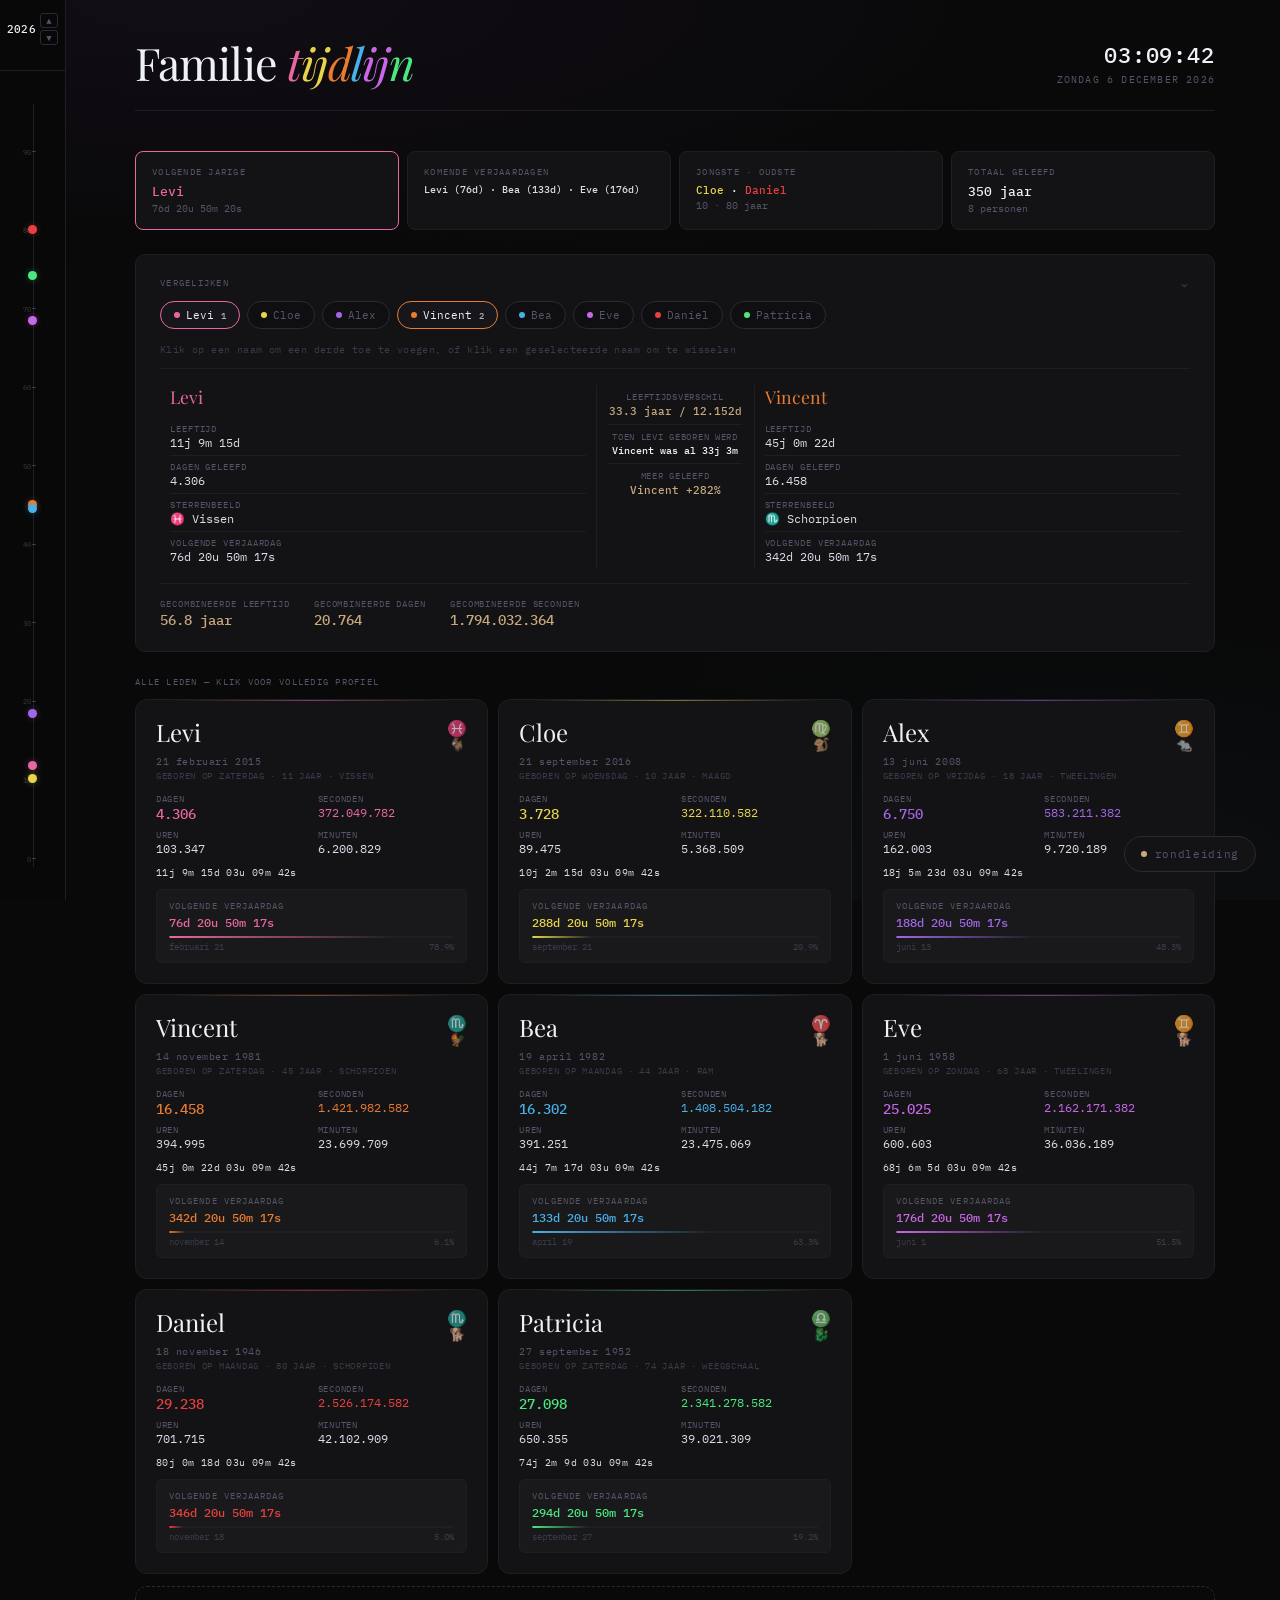
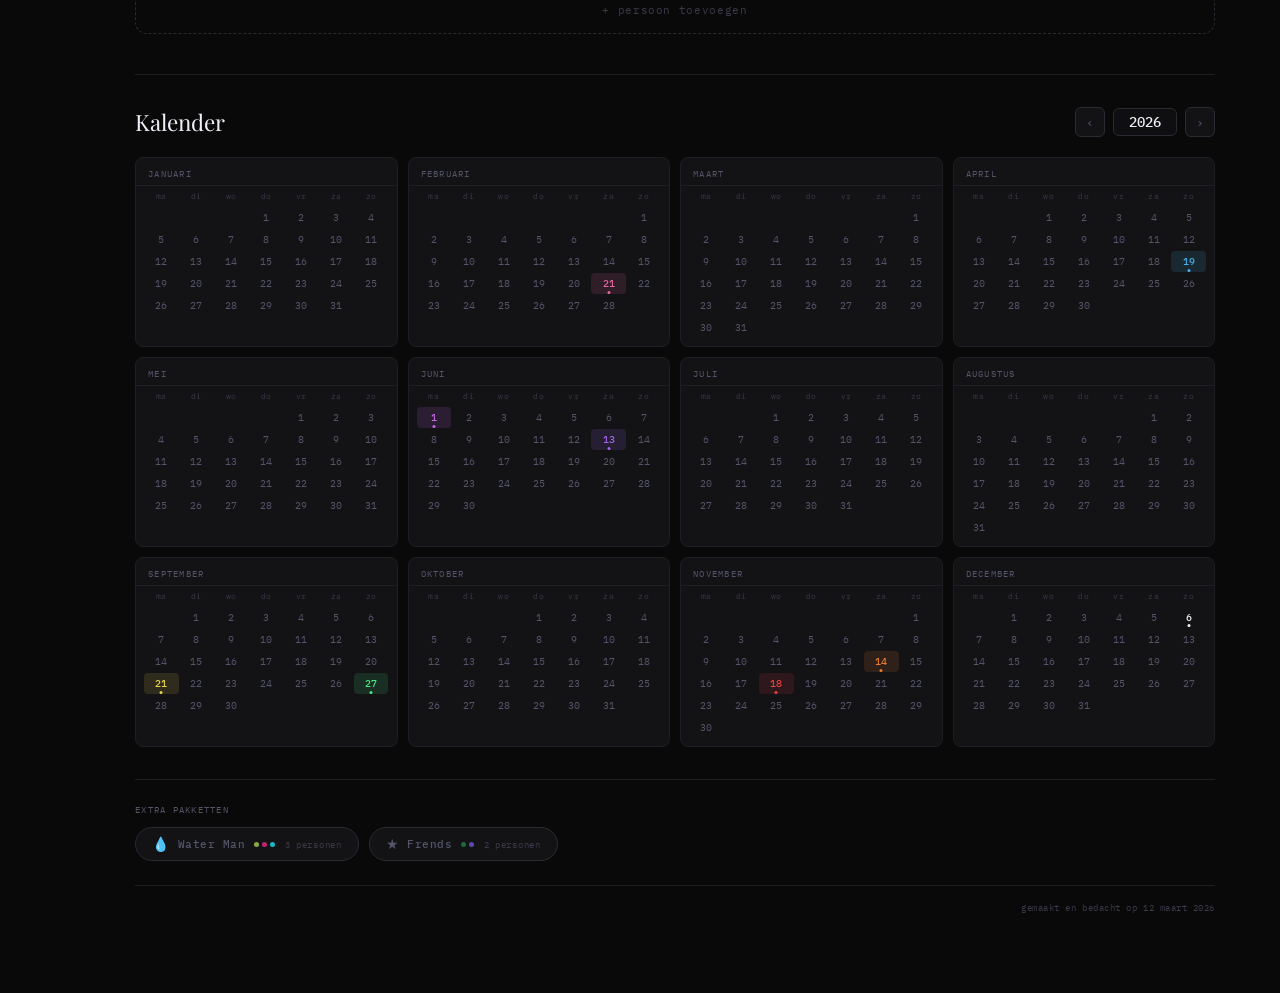
==== commit 0894af7f: "Fix crash: adder init runs after DOM load to avoid null getElementById The adder modal HTML lives af" ====
--- a/family.html
+++ b/family.html
@@ -2109,17 +2109,17 @@
 var ADDER_COLORS = ['#e867a0','#e8d44a','#a267e8','#e87c30','#4ab0e8','#c867e8','#e84040','#4ae880','#1a6b3a','#5b4aad','#f0c060','#60c0f0','#f06060','#60f080'];
 var adderSelColor = ADDER_COLORS[0];
 
-(function(){
-  var wrap = document.getElementById('adder-modal-wrap');
+function initAdder() {
+  var wrap    = document.getElementById('adder-modal-wrap');
   var trigger = document.getElementById('adder-trigger');
-  var cancel = document.getElementById('adder-cancel');
-  var bg = document.getElementById('adder-modal-bg');
+  var cancel  = document.getElementById('adder-cancel');
+  var bg      = document.getElementById('adder-modal-bg');
   var confirm = document.getElementById('adder-confirm');
-  var nameEl = document.getElementById('adder-name');
-  var dobEl = document.getElementById('adder-dob');
-  var colorsEl = document.getElementById('adder-colors');
-
-  // Build color swatches
+  var nameEl  = document.getElementById('adder-name');
+  var dobEl   = document.getElementById('adder-dob');
+  var colorsEl= document.getElementById('adder-colors');
+  if (!wrap || !trigger || !colorsEl) return;
+
   for (var ci = 0; ci < ADDER_COLORS.length; ci++) {
     (function(c) {
       var sw = document.createElement('div');
@@ -2134,16 +2134,15 @@
     })(ADDER_COLORS[ci]);
   }
 
-  function openAdder() { wrap.classList.remove('hidden'); nameEl.focus(); }
-  function closeAdder() { wrap.classList.add('hidden'); nameEl.value=''; dobEl.value=''; }
-
-  if (trigger) trigger.onclick = openAdder;
-  if (cancel)  cancel.onclick  = closeAdder;
-  if (bg)      bg.onclick      = closeAdder;
-
+  function openAdder()  { wrap.classList.remove('hidden'); if (nameEl) nameEl.focus(); }
+  function closeAdder() { wrap.classList.add('hidden'); if (nameEl) nameEl.value=''; if (dobEl) dobEl.value=''; }
+
+  trigger.onclick = openAdder;
+  if (cancel)  cancel.onclick = closeAdder;
+  if (bg)      bg.onclick     = closeAdder;
   if (confirm) confirm.onclick = function() {
-    var name = nameEl.value.trim();
-    var dobVal = dobEl.value;
+    var name = nameEl ? nameEl.value.trim() : '';
+    var dobVal = dobEl ? dobEl.value : '';
     if (!name || !dobVal) return;
     var parts = dobVal.split('-');
     var dob = new Date(parseInt(parts[0]), parseInt(parts[1])-1, parseInt(parts[2]));
@@ -2154,7 +2153,8 @@
     rebuildAll();
     checkBirthdayConfetti(new Date());
   };
-})();
+}
+window.addEventListener('load', initAdder);
 
 // ─── INIT ───
 rebuildCards();
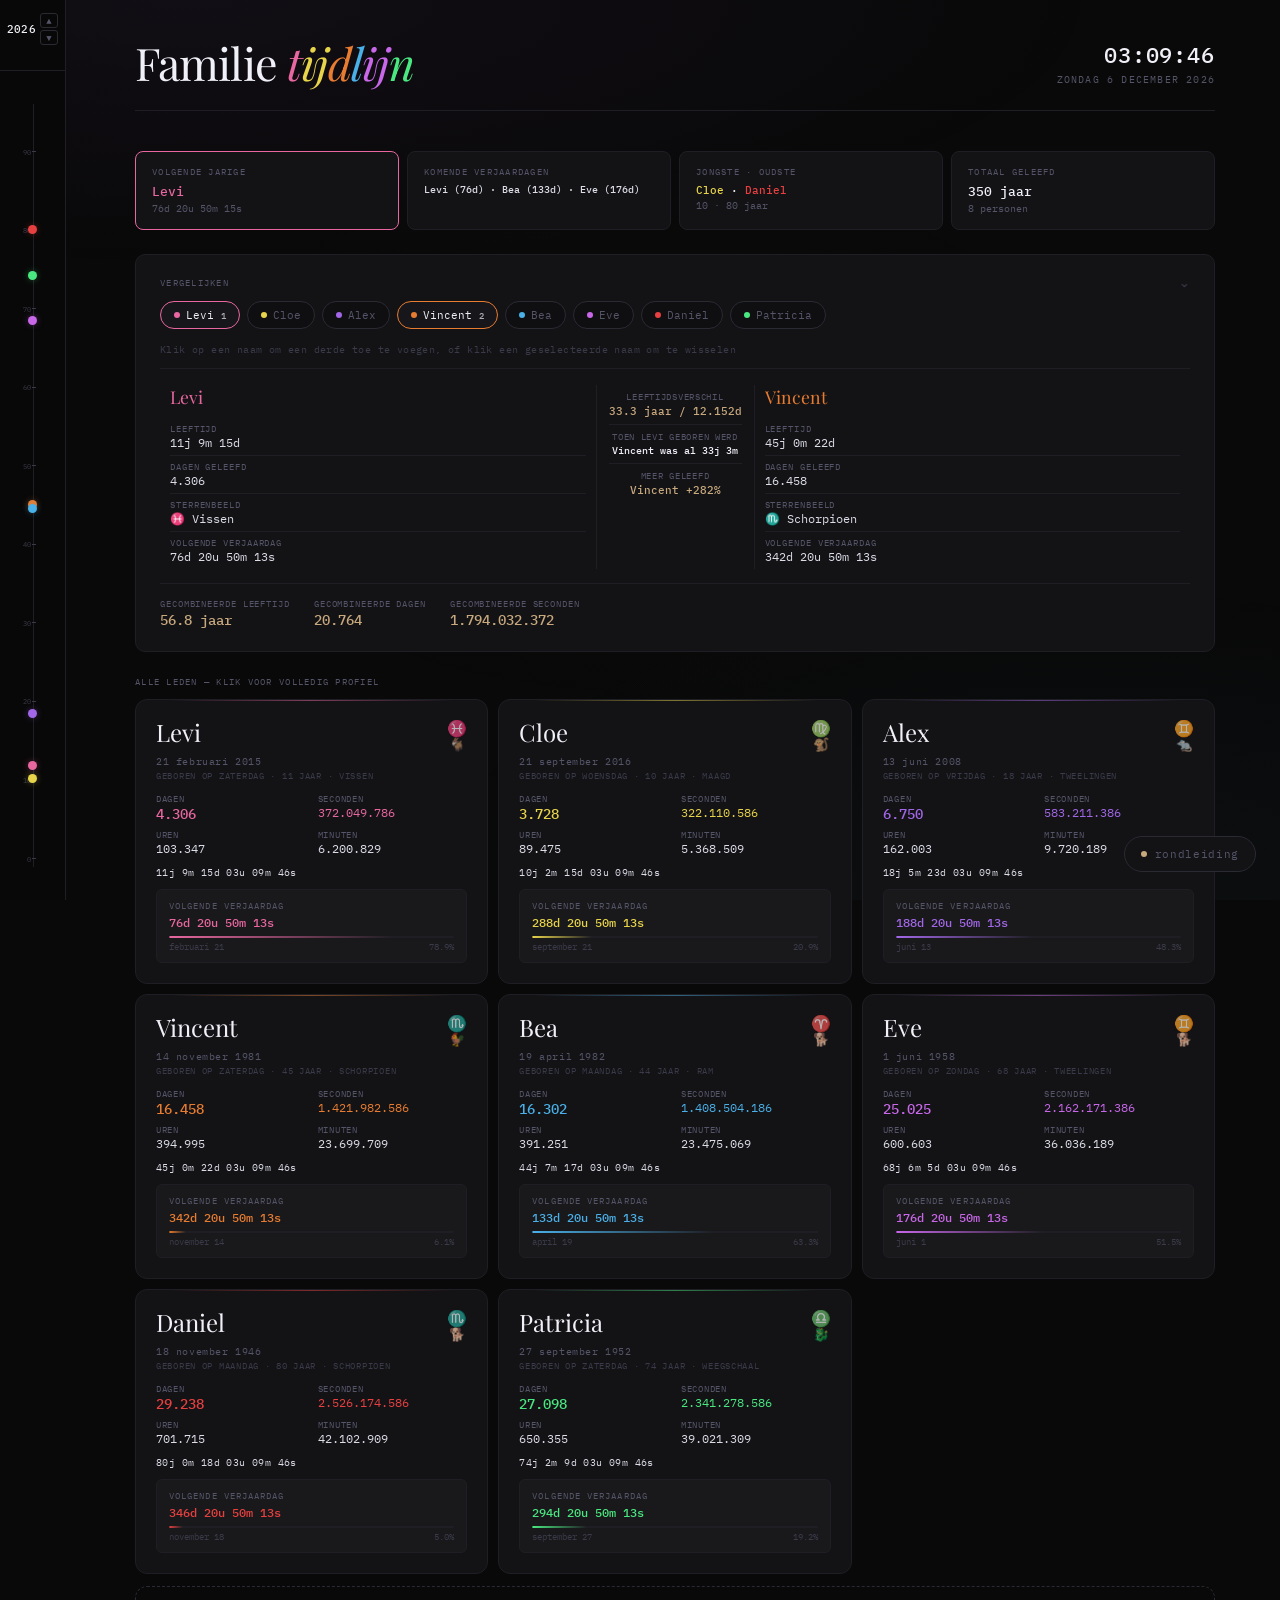
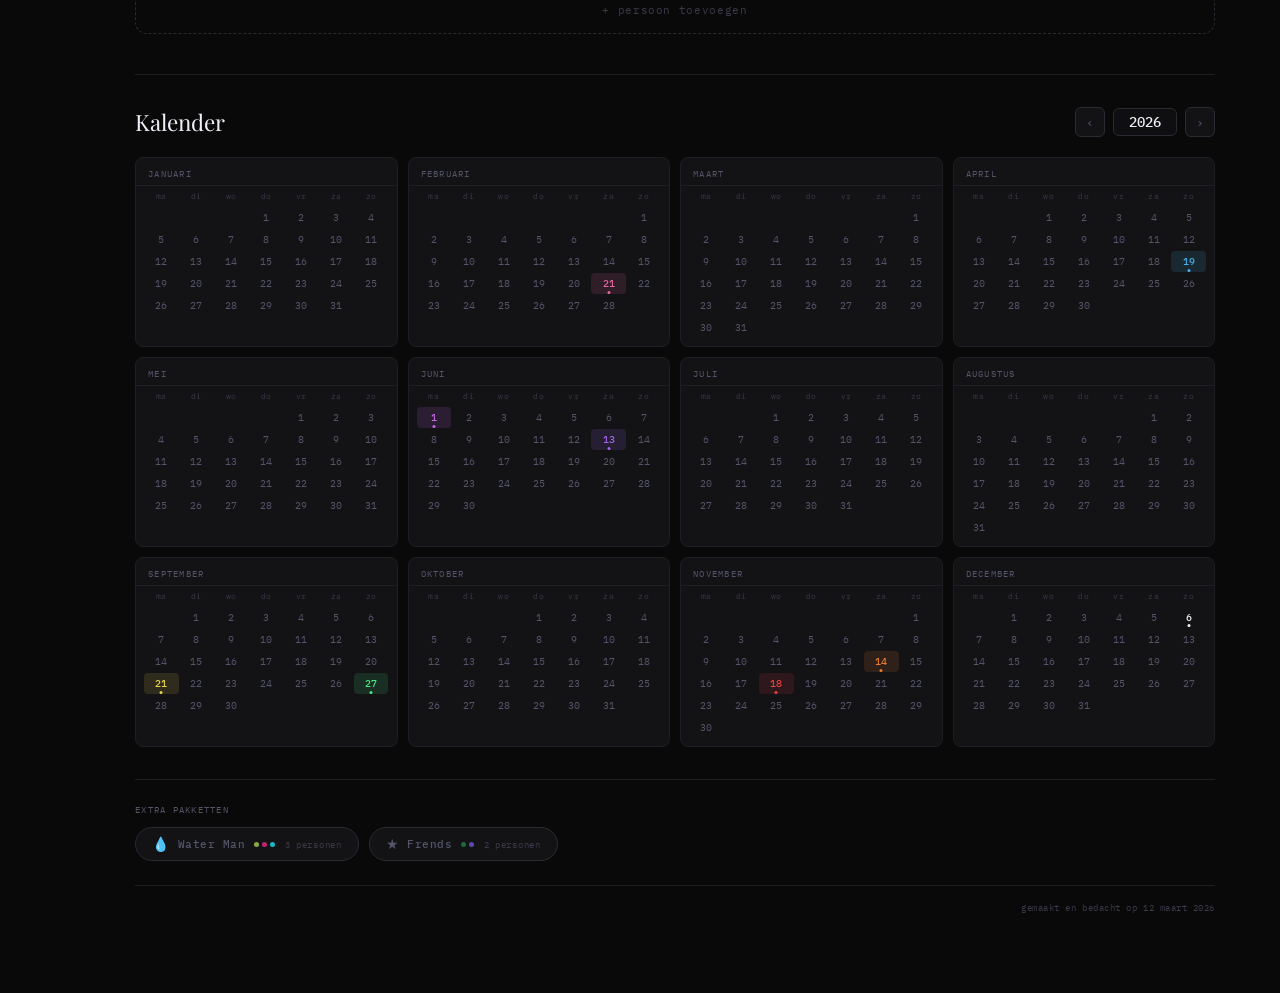
==== commit 69d287fc: "Add avatar picker to family adder Introduces an extensible AVATARS registry alongside the existing n" ====
--- a/family.html
+++ b/family.html
@@ -384,6 +384,13 @@
 .adder-colors { display:flex; gap:8px; flex-wrap:wrap; }
 .adder-color { width:26px; height:26px; border-radius:50%; cursor:pointer; border:2px solid transparent; transition:border-color .15s,transform .15s; }
 .adder-color.sel { border-color:var(--white); transform:scale(1.2); }
+.adder-avatars { display:flex; gap:8px; flex-wrap:wrap; }
+.adder-avatar { width:34px; height:34px; border-radius:50%; cursor:pointer; border:2px solid transparent; transition:border-color .15s,transform .15s; overflow:hidden; display:flex; align-items:center; justify-content:center; background:var(--card); }
+.adder-avatar svg { width:100%; height:100%; display:block; }
+.adder-avatar.sel { border-color:var(--white); transform:scale(1.12); }
+.adder-avatar-none { font-size:9px; color:var(--muted2); letter-spacing:.04em; text-transform:uppercase; }
+.card-avatar { width:22px; height:22px; border-radius:50%; overflow:hidden; flex-shrink:0; }
+.card-avatar svg { width:100%; height:100%; display:block; }
 .adder-footer { display:flex; justify-content:flex-end; gap:8px; margin-top:20px; }
 .adder-btn-sec { background:none; border:1px solid var(--border-light); border-radius:6px; color:var(--muted); font-family:var(--ff-mono); font-size:11px; padding:8px 16px; cursor:pointer; transition:color .15s,border-color .15s; }
 .adder-btn-sec:hover { color:var(--text); border-color:var(--muted); }
@@ -1226,7 +1233,7 @@
     card.innerHTML =
       '<div class="card-topline" style="background:linear-gradient(90deg,transparent 10%,' + p.c + ' 50%,transparent 90%)"></div>'
       + '<button class="card-hide-btn" title="' + p.name + ' verbergen">\u2715</button>'
-      + '<div class="card-header"><div class="card-name">' + p.name + '</div>'
+      + '<div class="card-header"><div style="display:flex;align-items:center;gap:8px">' + (p.avatar ? '<div class="card-avatar">' + (avatarSvgById(p.avatar) || '') + '</div>' : '') + '<div class="card-name">' + p.name + '</div></div>'
       + '<div class="card-icons"><span class="card-zodiac">' + zodiacSign(p.dob) + '</span><span class="card-cn">' + cn.emoji + '</span></div></div>'
       + '<div class="card-dob">' + nlDate(p.dob) + '</div>'
       + '<div class="card-weekday">Geboren op ' + wdBorn + ' \u00b7 <span>' + age + '</span> jaar \u00b7 ' + zodiacName(p.dob) + '</div>'
@@ -2109,6 +2116,29 @@
 var ADDER_COLORS = ['#e867a0','#e8d44a','#a267e8','#e87c30','#4ab0e8','#c867e8','#e84040','#4ae880','#1a6b3a','#5b4aad','#f0c060','#60c0f0','#f06060','#60f080'];
 var adderSelColor = ADDER_COLORS[0];
 
+// Growing library of selectable mini avatars, one new design added over time.
+var AVATARS = [
+  {
+    id: 'disco-avocado',
+    name: 'Disco Avocado',
+    svg: '<svg viewBox="0 0 64 64" xmlns="http://www.w3.org/2000/svg">'
+      + '<circle cx="32" cy="32" r="32" fill="#241b35"/>'
+      + '<path d="M12 16 l2 4 4 2 -4 2 -2 4 -2 -4 -4 -2 4 -2z" fill="#ffd34d"/>'
+      + '<path d="M50 13 l1.6 3.2 3.2 1.6 -3.2 1.6 -1.6 3.2 -1.6 -3.2 -3.2 -1.6 3.2 -1.6z" fill="#ff6fb0"/>'
+      + '<path d="M51 45 l1.3 2.6 2.6 1.3 -2.6 1.3 -1.3 2.6 -1.3 -2.6 -2.6 -1.3 2.6 -1.3z" fill="#4fd1ff"/>'
+      + '<ellipse cx="32" cy="37" rx="15" ry="19" fill="#6fbf4f" stroke="#3f8a2f" stroke-width="2"/>'
+      + '<ellipse cx="27" cy="28" rx="5" ry="7" fill="#8fd16c" opacity="0.55"/>'
+      + '<circle cx="32" cy="41" r="7.5" fill="#8a5a33" stroke="#6e4426" stroke-width="1.2"/>'
+      + '<rect x="18" y="38" width="28" height="3" rx="1.5" fill="#111"/>'
+      + '<circle cx="25" cy="40.5" r="6" fill="#111"/>'
+      + '<circle cx="39" cy="40.5" r="6" fill="#111"/>'
+      + '<circle cx="23.3" cy="38.6" r="1.6" fill="#fff" opacity="0.85"/>'
+      + '<circle cx="37.3" cy="38.6" r="1.6" fill="#fff" opacity="0.85"/>'
+      + '</svg>'
+  }
+];
+var adderSelAvatar = null;
+
 function initAdder() {
   var wrap    = document.getElementById('adder-modal-wrap');
   var trigger = document.getElementById('adder-trigger');
@@ -2118,6 +2148,7 @@
   var nameEl  = document.getElementById('adder-name');
   var dobEl   = document.getElementById('adder-dob');
   var colorsEl= document.getElementById('adder-colors');
+  var avatarsEl = document.getElementById('adder-avatars');
   if (!wrap || !trigger || !colorsEl) return;
 
   for (var ci = 0; ci < ADDER_COLORS.length; ci++) {
@@ -2134,6 +2165,33 @@
     })(ADDER_COLORS[ci]);
   }
 
+  if (avatarsEl) {
+    var noneSw = document.createElement('div');
+    noneSw.className = 'adder-avatar sel';
+    noneSw.innerHTML = '<span class="adder-avatar-none">geen</span>';
+    noneSw.onclick = function() {
+      adderSelAvatar = null;
+      avatarsEl.querySelectorAll('.adder-avatar').forEach(function(el){ el.classList.remove('sel'); });
+      noneSw.classList.add('sel');
+    };
+    avatarsEl.appendChild(noneSw);
+
+    for (var ai = 0; ai < AVATARS.length; ai++) {
+      (function(av) {
+        var sw = document.createElement('div');
+        sw.className = 'adder-avatar';
+        sw.title = av.name;
+        sw.innerHTML = av.svg;
+        sw.onclick = function() {
+          adderSelAvatar = av.id;
+          avatarsEl.querySelectorAll('.adder-avatar').forEach(function(el){ el.classList.remove('sel'); });
+          sw.classList.add('sel');
+        };
+        avatarsEl.appendChild(sw);
+      })(AVATARS[ai]);
+    }
+  }
+
   function openAdder()  { wrap.classList.remove('hidden'); if (nameEl) nameEl.focus(); }
   function closeAdder() { wrap.classList.add('hidden'); if (nameEl) nameEl.value=''; if (dobEl) dobEl.value=''; }
 
@@ -2148,13 +2206,18 @@
     var dob = new Date(parseInt(parts[0]), parseInt(parts[1])-1, parseInt(parts[2]));
     if (isNaN(dob.getTime())) return;
     var idx = CUSTOM_BASE_IDX + CUSTOM_PEOPLE.length;
-    CUSTOM_PEOPLE.push({ p:{ name:name, dob:dob, c:adderSelColor }, idx:idx });
+    CUSTOM_PEOPLE.push({ p:{ name:name, dob:dob, c:adderSelColor, avatar:adderSelAvatar }, idx:idx });
     closeAdder();
     rebuildAll();
     checkBirthdayConfetti(new Date());
   };
 }
 window.addEventListener('load', initAdder);
+
+function avatarSvgById(id) {
+  for (var i = 0; i < AVATARS.length; i++) if (AVATARS[i].id === id) return AVATARS[i].svg;
+  return null;
+}
 
 // ─── INIT ───
 rebuildCards();
@@ -2185,6 +2248,10 @@
       <label class="adder-lbl">Kleur</label>
       <div class="adder-colors" id="adder-colors"></div>
     </div>
+    <div class="adder-field">
+      <label class="adder-lbl">Avatar</label>
+      <div class="adder-avatars" id="adder-avatars"></div>
+    </div>
     <div class="adder-footer">
       <button class="adder-btn-sec" id="adder-cancel">Annuleren</button>
       <button class="adder-btn-pri" id="adder-confirm">Toevoegen</button>
